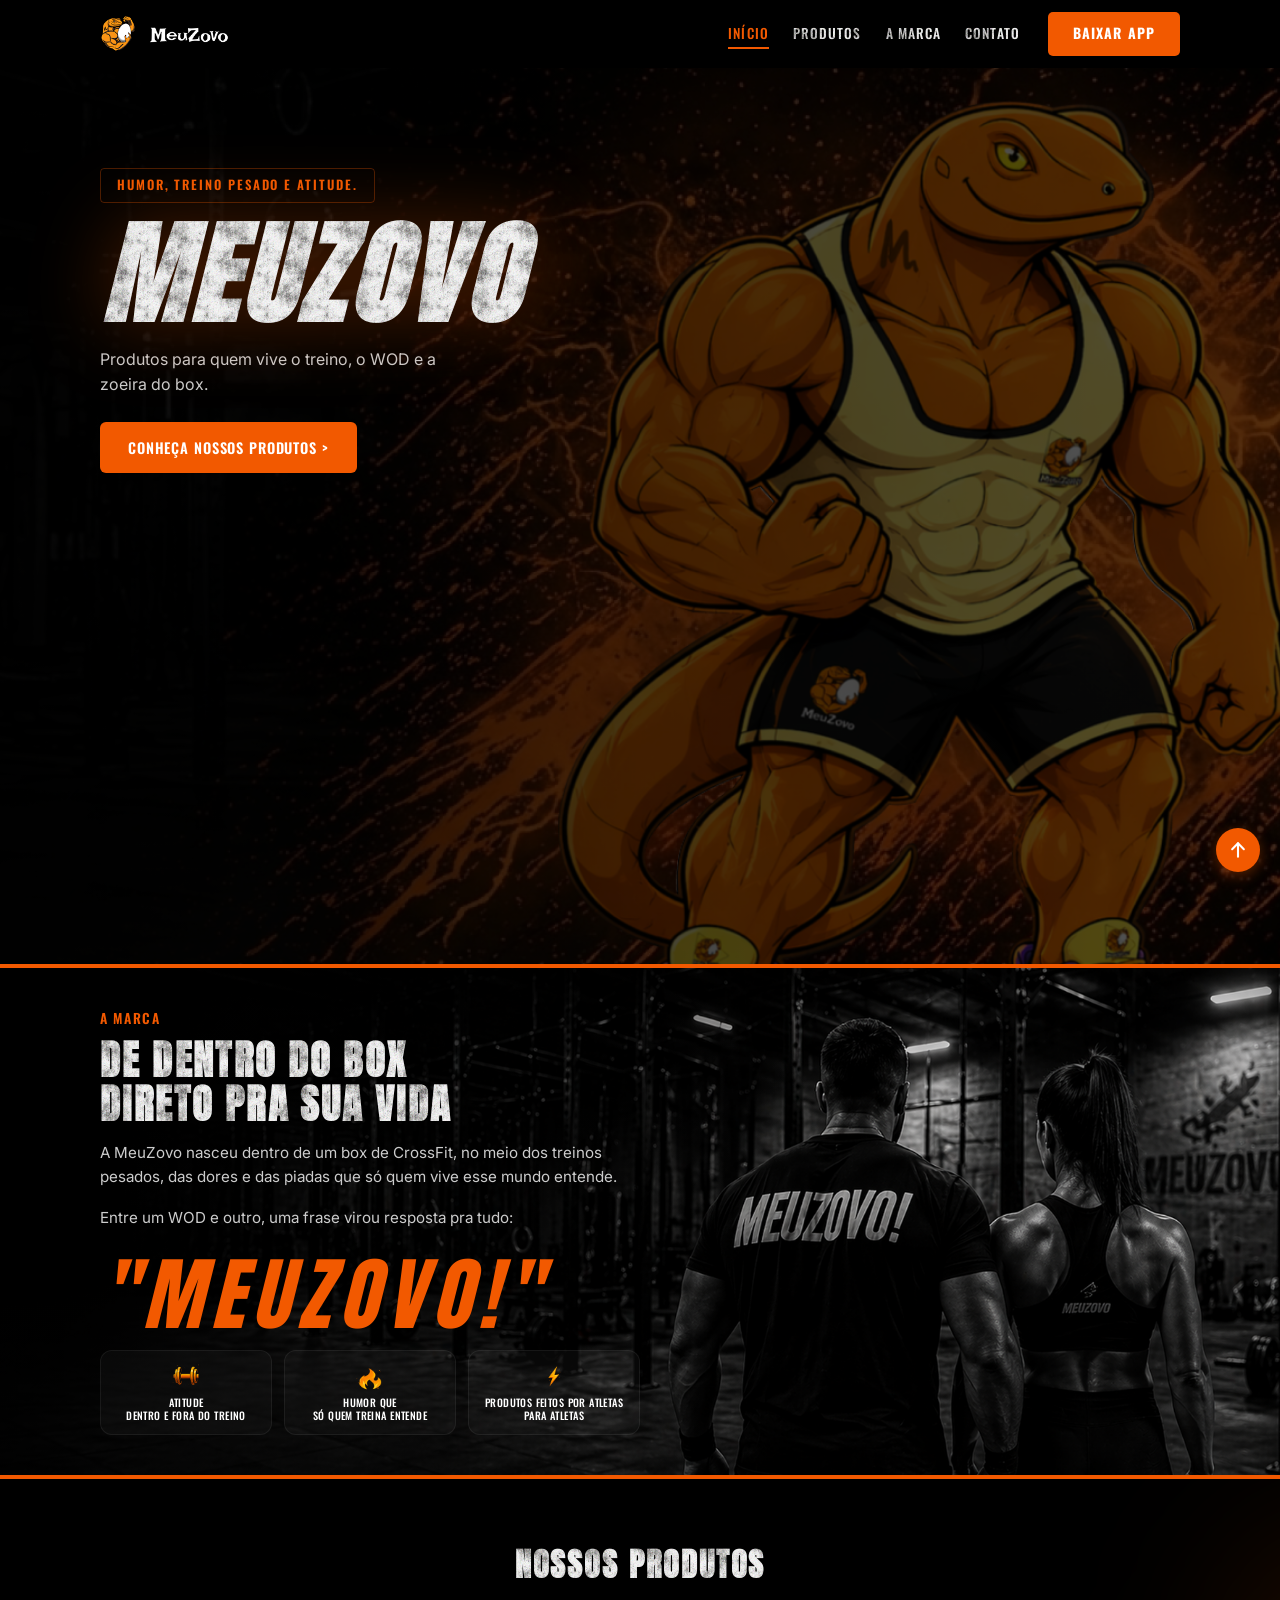
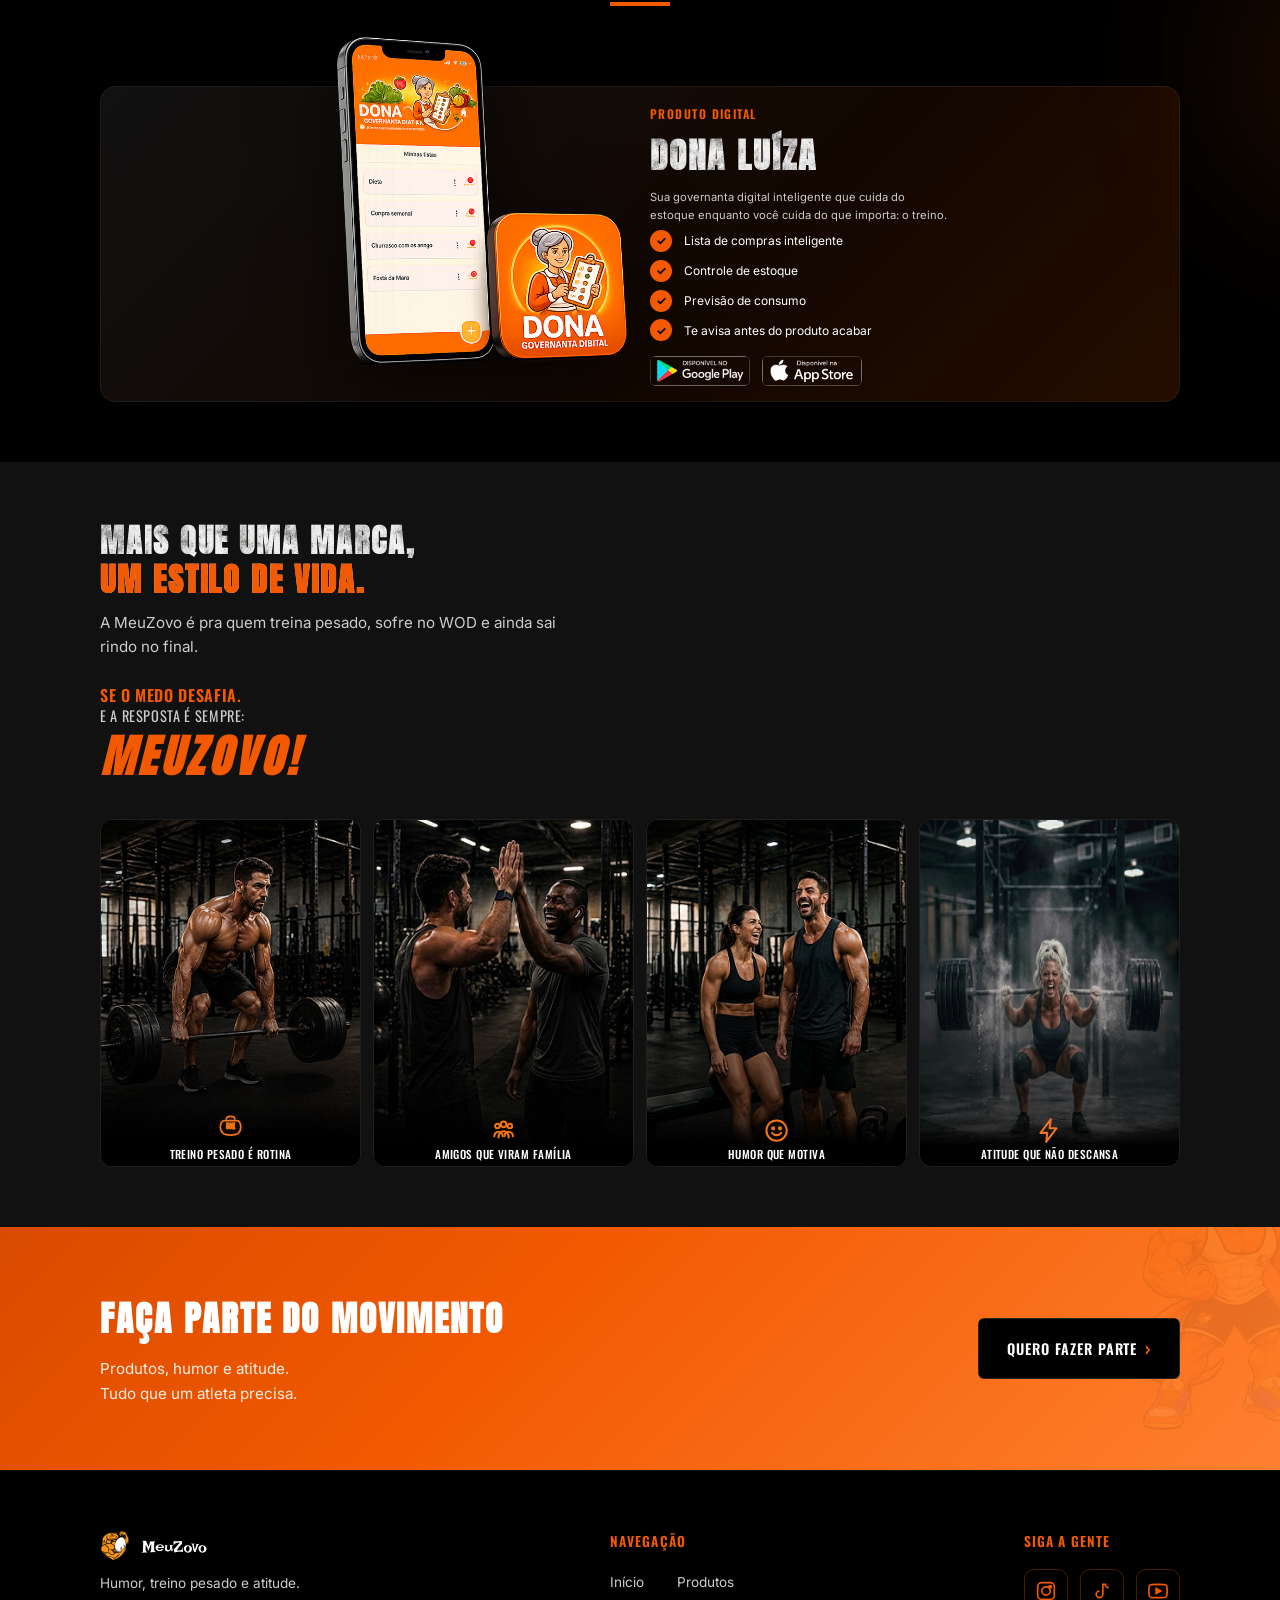
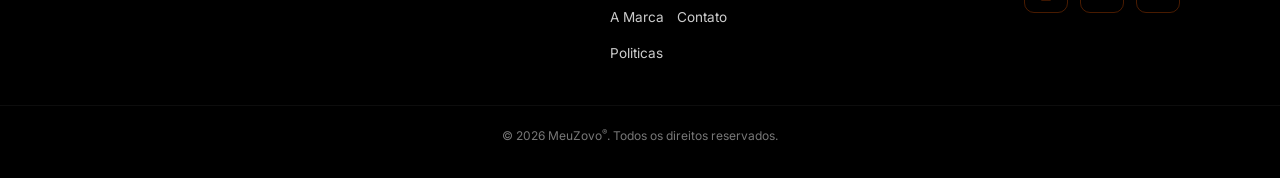
==== index.html @ da844931 "." ====
<!DOCTYPE html>
<html lang="pt-BR">

<head>
  <meta charset="UTF-8">
  <meta name="viewport" content="width=device-width, initial-scale=1.0">
  <title>MeuZovo - Humor, Treino Pesado e Atitude</title>
  <link rel="preconnect" href="https://fonts.googleapis.com">
  <link rel="preconnect" href="https://fonts.gstatic.com" crossorigin>
  <link
    href="https://fonts.googleapis.com/css2?family=Anton&family=Oswald:wght@500;600;700&family=Inter:wght@400;500;600;700&display=swap"
    rel="stylesheet">
  <link rel="stylesheet" href="style.css">
</head>

<body>

  <header>
    <div class="container header-inner">
      <a href="#" class="logo" aria-label="MeuZovo">
        <picture>
          <source media="(min-width: 1024px)" srcset="image/logo-large.png">
          <source media="(min-width: 768px)" srcset="image/logo-med.png">
          <img src="image/logo-small.png" alt="MeuZovo">
        </picture>
      </a>

      <input type="checkbox" id="menu-toggle" class="menu-toggle" aria-hidden="true">
      <label for="menu-toggle" class="hamburger" aria-label="Abrir menu">
        <span></span><span></span><span></span>
      </label>

      <div class="menu-overlay"></div>

      <nav>
        <ul>
          <li><a href="#hero" class="active">INÍCIO</a></li>
          <li><a href="#our-products">PRODUTOS</a></li>
          <li><a href="#brand">A MARCA</a></li>
          <li><a href="#join-us">CONTATO</a></li>
        </ul>
        <a href="#" class="btn-primary">BAIXAR APP</a>
      </nav>
    </div>
  </header>

  <main>
    <section id="hero" class="hero">
      <div class="hero-bg"></div>
      <div class="container hero-flex">
        <div class="hero-content">
          <span class="subtitle primary-color">HUMOR, TREINO PESADO E ATITUDE.</span>
          <h1 class="hero-title">MEUZOVO</h1>
          <p>Produtos para quem vive o treino, o WOD e a zoeira do box.</p>
          <a href="#" class="btn-orange">CONHEÇA NOSSOS PRODUTOS ></a>
        </div>
      </div>
    </section>

    <section id="brand" class="brand primary-color">
      <div class="brand-bg"></div>
      <div class="container hero-flex">
        <div class="container grid-brand">
        <div class="brand-text">
          <div class="brand-col-1">
            <span class="section-title-small">A MARCA</span>
            <h2>DE DENTRO DO BOX<br>DIRETO PRA SUA VIDA</h2>
          </div>
          <div class="brand-col-2">
            <div class="text-wrapper">
              <p>A MeuZovo nasceu dentro de um box de CrossFit, no meio dos treinos pesados, das dores e das piadas que só
                quem vive esse mundo entende.</p>
              <p>Entre um WOD e outro, uma frase virou resposta pra tudo:</p>
              <p class="quote">"MEUZOVO!"</p>
            </div>
          </div>
        </div>
        <div class="features">
          <div class="feature-item">
            <picture>
              <source media="(min-width: 1024px)" srcset="image/dumbell-large.png">
              <source media="(min-width: 768px)" srcset="image/dumbell-med.png">
              <img src="image/dumbell-small.png" alt="Atitude">
            </picture>
            <span>ATITUDE <br> DENTRO E FORA DO TREINO</span>
          </div>
          <div class="feature-item">
            <picture>
              <source media="(min-width: 1024px)" srcset="image/fire-large.png">
              <source media="(min-width: 768px)" srcset="image/fire-med.png">
              <img src="image/fire-small.png" alt="Humor">
            </picture>
            <span>HUMOR QUE <br> SÓ QUEM TREINA ENTENDE</span>
          </div>
          <div class="feature-item">
            <picture>
              <source media="(min-width: 1024px)" srcset="image/bolt-large.png">
              <source media="(min-width: 768px)" srcset="image/bolt-med.png">
              <img src="image/bolt-small.png" alt="Produtos">
            </picture>
            <span>PRODUTOS FEITOS POR ATLETAS PARA ATLETAS</span>
          </div>
        </div>
      </div>
      </div>
    </section>

    <section id="our-products" class="our-products">
      <div class="container">
        <h2>NOSSOS PRODUTOS</h2>
        <div class="digital-product">
          <div class="app-mockup">
            <picture>
              <source media="(min-width: 1024px)" srcset="image/mokup-large.png">
              <source media="(min-width: 768px)" srcset="image/mokup-med.png">
              <img src="image/mokup-small.png" alt="Mockup do App Dona Luiza">
            </picture>
          </div>
          <div class="product-info">
            <span class="info-label">PRODUTO DIGITAL</span>
            <h3>DONA LUÍZA</h3>
            <p>Sua governanta digital inteligente que cuida do estoque enquanto você cuida do que
              importa: o treino.</p>
            <ul class="check-list">
              <li><span class="check-icon">✓</span> Lista de compras inteligente</li>
              <li><span class="check-icon">✓</span> Controle de estoque </li>
              <li><span class="check-icon">✓</span> Previsão de consumo</li>
              <li><span class="check-icon">✓</span> Te avisa antes do produto acabar</li>
            </ul>
            <div class="app-buttons">
              <a href="#" aria-label="Google Play">
                <picture>
                  <source media="(min-width: 768px)" srcset="image/Google-med.png">
                  <img src="image/Google-small.png" alt="Google Play">
                </picture>
              </a>
              <a href="#" aria-label="App Store">
                <picture>
                  <source media="(min-width: 768px)" srcset="image/Apple-med.png">
                  <img src="image/Apple-small.png" alt="App Store">
                </picture>
              </a>
            </div>
          </div>
        </div>
      </div>
    </section>

    <section class="lifestyle">
      <div class="container lifestyle-flex">
        <div class="content-text">
          <h2>MAIS QUE UMA MARCA,<br><span>UM ESTILO DE VIDA.</span></h2>
          <p class="title-small">A MeuZovo é pra quem treina pesado, sofre no WOD e ainda sai rindo no final.</p>
          <div class="slogan-block">
            <p class="subtitle">SE O MEDO DESAFIA.</p>
            <p class="span-title-small">E A RESPOSTA É SEMPRE:</p>
            <p class="highlight">MEUZOVO!</p>
          </div>
        </div>
        <div class="grid-images">
          <div class="grid-item">
            <picture>
              <source media="(min-width: 1024px)" srcset="image/card-work-large.png">
              <source media="(min-width: 768px)" srcset="image/card-work-med.png">
              <img src="image/card-work-small.png" alt="Treino pesado">
            </picture>
            <div class="icon-text">
              <!-- TREINO PESADO - KETTLEBELL -->
              <!-- KETTLEBELL 50KG -->
              <svg class="icon-svg kettlebell-icon" viewBox="0 0 64 64" fill="none" xmlns="http://www.w3.org/2000/svg">

                <!-- alça -->
                <path d="M22 20
           C22 12, 42 12, 42 20" stroke="currentColor" stroke-width="4" stroke-linecap="round" />

                <!-- corpo -->
                <path d="M18 24
           C12 24, 8 30, 8 40
           C8 54, 18 58, 32 58
           C46 58, 56 54, 56 40
           C56 30, 52 24, 46 24 Z" stroke="currentColor" stroke-width="4" fill="none" stroke-linejoin="round" />

                <!-- texto -->
                <text x="32" y="43" text-anchor="middle" font-size="14" font-weight="800" fill="currentColor"
                  font-family="Anton, Bebas Neue, sans-serif">
                  50K
                </text>

              </svg>
              <span>TREINO PESADO É ROTINA</span>
            </div>
          </div>
          <div class="grid-item">
            <picture>
              <source media="(min-width: 1024px)" srcset="image/card-comunity-large.png">
              <source media="(min-width: 768px)" srcset="image/card-comunity-med.png">
              <img src="image/card-comunity-small.png" alt="Amigos">
            </picture>
            <div class="icon-text">
              <!-- COMUNIDADE -->
              <svg class="icon-svg" viewBox="0 0 24 24" fill="none" stroke="currentColor" stroke-width="1.8"
                stroke-linecap="round" stroke-linejoin="round">
                <circle cx="6.5" cy="8" r="2" />
                <circle cx="12" cy="6.5" r="2.5" />
                <!-- cabeça direita -->
                <circle cx="17.5" cy="8" r="2" />
                <path d="M3.8 17
           c0-2.2 1.7-4 3.7-4
           s3.7 1.8 3.7 4" />
                <path d="M7.5 18
           c0-3 2-5.5 4.5-5.5
           s4.5 2.5 4.5 5.5" />
                <path d="M12.8 17
           c0-2.2 1.7-4 3.7-4
           s3.7 1.8 3.7 4" />
              </svg>
              <span>AMIGOS QUE VIRAM FAMÍLIA</span>
            </div>
          </div>
          <div class="grid-item">
            <picture>
              <source media="(min-width: 1024px)" srcset="image/card-smile-large.png">
              <source media="(min-width: 768px)" srcset="image/card-smile-med.png">
              <img src="image/card-smile-small.png" alt="Smile">
            </picture>
            <div class="icon-text">
              <svg class="icon-svg" viewBox="0 0 24 24" fill="none" stroke="#FF6B00" stroke-width="2"
                stroke-linecap="round" stroke-linejoin="round">
                <circle cx="12" cy="12" r="9" />
                <path d="M8 14s1.5 2 4 2 4-2 4-2" />
                <circle cx="9" cy="10" r="1" />
                <circle cx="15" cy="10" r="1" />
              </svg>
              <span>HUMOR QUE MOTIVA</span>
            </div>
          </div>
          <div class="grid-item">
            <picture>
              <source media="(min-width: 1024px)" srcset="image/card-strong-large.png">
              <source media="(min-width: 768px)" srcset="image/card-strong-med.png">
              <img src="image/card-strong-small.png" alt="Atitude">
            </picture>
            <div class="icon-text">
              <svg class="icon-svg" viewBox="0 0 24 24" fill="none" stroke="#FF6B00" stroke-width="2"
                stroke-linecap="round" stroke-linejoin="round">
                <path d="M13 2L4 14h6l-1 8 9-12h-6l1-8z" />
              </svg>
              <span>ATITUDE QUE NÃO DESCANSA</span>
            </div>
          </div>
        </div>
      </div>
    </section>

    <section id="join-us" class="join-us">
      <div class="container join-us-flex">
        <div class="join-us-content">
          <h3>FAÇA PARTE DO MOVIMENTO</h3>
          <p>Produtos, humor e atitude.<br>Tudo que um atleta precisa.</p>
        </div>
        <a href="#" class="btn-black">QUERO FAZER PARTE <span>›</span></a>
      </div>
      <img src="image/mascote.png" class="bg-mascot" alt="Mascote MeuZovo">
    </section>
  </main>

  <footer id="footer" class="footer">
    <div class="container footer-grid">
      <div class="footer-logo-info">
        <picture>
          <source media="(min-width: 1024px)" srcset="image/logo-large.png">
          <source media="(min-width: 768px)" srcset="image/logo-med.png">
          <img src="image/logo-small.png" alt="MeuZovo">
        </picture>
        <p>Humor, treino pesado e atitude.</p>
      </div>
      <div class="footer-links">
        <h4>NAVEGAÇÃO</h4>
        <ul>
          <li><a href="#hero">Início</a></li>
          <li><a href="#our-products">Produtos</a></li>
          <li><a href="#brand">A Marca</a></li>
          <li><a href="#join-us">Contato</a></li>
          <li><a href="privacy-policy.html">Politicas</a></li>
        </ul>
      </div>
      <div class="footer-social">
        <h4>SIGA A GENTE</h4>
        <div class="social-icons">
          <a href="#" class="social-link" aria-label="Instagram">
            <svg viewBox="0 0 24 24" width="20" height="20" fill="none" stroke="#F25900" stroke-width="2">
              <rect x="2" y="2" width="20" height="20" rx="5" />
              <circle cx="12" cy="12" r="5" />
              <circle cx="17" cy="7" r="1.5" fill="#F25900" />
            </svg>
          </a>
          <a href="#" class="social-link" aria-label="TikTok">
            <svg viewBox="0 0 24 24" width="20" height="20" fill="none" stroke="#F25900" stroke-width="2">
              <path d="M9 12a4 4 0 1 0 4 4V4h3a4 4 0 0 0 4 4" />
            </svg>
          </a>
          <a href="#" class="social-link" aria-label="YouTube">
            <svg viewBox="0 0 24 24" width="20" height="20" fill="none" stroke="#F25900" stroke-width="2">
              <path
                d="M22.54 6.42a2.78 2.78 0 0 0-1.94-2C18.88 4 12 4 12 4s-6.88 0-8.6.46a2.78 2.78 0 0 0-1.94 2A29.28 29.28 0 0 0 1 12a29.28 29.28 0 0 0 .46 5.58 2.78 2.78 0 0 0 1.94 2C5.12 20 12 20 12 20s6.88 0 8.6-.46a2.78 2.78 0 0 0 1.94-2A29.28 29.28 0 0 0 23 12a29.28 29.28 0 0 0-.46-5.58z" />
              <polygon points="9.75 15.02 15.5 12 9.75 8.98" fill="#F25900" />
            </svg>
          </a>
        </div>
      </div>
    </div>
    <div class="footer-bottom">
      <div class="container">
        <p>&copy; 2026 MeuZovo<span class="reg">&reg;</span>. Todos os direitos reservados.</p>
      </div>
    </div>
  </footer>

  <a href="#" class="back-to-top" aria-label="Voltar ao topo">
    <svg viewBox="0 0 24 24" fill="none" stroke="currentColor" stroke-width="2.5" stroke-linecap="round" stroke-linejoin="round">
      <path d="M12 20V4"/>
      <path d="M5 11l7-7 7 7"/>
    </svg>
  </a>
</body>

</html>
---- style.css ----
html {
  scroll-behavior: smooth;
}

:root {
  --orange: #F25900;
  --orange-hover: #d04e00;
  --black: #000000;
  --black-soft: #111111;
  --white: #FFFFFF;
  --gray: #CCCCCC;
  --gray-dark: #777777;

  --font-display: 'Anton', sans-serif;
  --font-heading: 'Oswald', sans-serif;
  --font-body: 'Inter', sans-serif;

  --radius: 12px;
  --gutter: 20px;
}

* {
  margin: 0;
  padding: 0;
  box-sizing: border-box;
}

body {
  background: var(--black);
  color: var(--white);
  font-family: var(--font-body);
  font-size: 16px;
  line-height: 1.6;
  -webkit-font-smoothing: antialiased;
}

img {
  max-width: 100%;
  height: auto;
  display: block;
}

a {
  text-decoration: none;
  color: inherit;
  transition: color 0.25s, background 0.25s, transform 0.25s;
}

ul {
  list-style: none;
}

.container {
  max-width: 1120px;
  margin: 0 auto;
  padding: 0 var(--gutter);
}

h1,
h2,
h3,
h4 {
  text-transform: uppercase;
  letter-spacing: 0.06em;
}

.primary-color {
  color: var(--orange);
}

.section-title-small {
  color: var(--orange);
  font-family: var(--font-heading);
  font-weight: 600;
  font-size: 0.85rem;
  letter-spacing: 0.12em;
  margin-bottom: 0.5rem;
  display: block;
}

/* ---------- BUTTONS ---------- */
.btn-primary {
  background: var(--orange);
  color: var(--white);
  padding: 10px 25px;
  border-radius: 5px;
  font-weight: bold;
  font-size: 14px;
  display: inline-block;
  text-align: center;
}

.btn-primary:hover {
  background: var(--orange-hover);
}

.btn-orange {
  display: inline-flex;
  align-items: center;
  background: var(--orange);
  color: var(--white);
  padding: 14px 28px;
  border-radius: 6px;
  font-family: var(--font-heading);
  font-weight: 600;
  font-size: 0.9rem;
  letter-spacing: 0.06em;
  border: none;
  cursor: pointer;
  text-transform: uppercase;
}

.btn-orange:hover {
  background: var(--orange-hover);
}

.btn-black {
  background: var(--black);
  color: var(--white);
  padding: 14px 28px;
  border-radius: 6px;
  font-family: var(--font-heading);
  font-weight: 600;
  font-size: 0.9rem;
  letter-spacing: 0.06em;
  border: 1px solid rgba(255, 255, 255, 0.15);
  display: inline-flex;
  align-items: center;
  gap: 8px;
  text-transform: uppercase;
}

.btn-black:hover {
  background: #222;
}

.btn-black span {
  color: var(--orange);
  font-size: 1.2rem;
}

/* ---------- HEADER ---------- */
header {
  width: 100%;
  background: rgba(0, 0, 0, 0.92);
}

.header-inner {
  display: flex;
  align-items: center;
  justify-content: space-between;
  max-width: 1120px;
  margin: 0 auto;
  padding: 12px var(--gutter);
}

header .logo img {
  width: 60%;
  border-radius: 8px;
}

/* Hamburger */
.menu-toggle {
  display: none;
}

.hamburger {
  display: flex;
  flex-direction: column;
  gap: 5px;
  cursor: pointer;
  padding: 6px;
  z-index: 1001;
}

.hamburger span {
  display: block;
  width: 1.5rem;
  height: 0.14rem;
  background: var(--white);
  border-radius: 2px;
  transition: transform 0.3s, opacity 0.3s;
}

.menu-toggle:checked+.hamburger span:nth-child(1) {
  transform: translateY(8px) rotate(45deg);
}

.menu-toggle:checked+.hamburger span:nth-child(2) {
  opacity: 0;
}

.menu-toggle:checked+.hamburger span:nth-child(3) {
  transform: translateY(-8px) rotate(-45deg);
}

.menu-overlay {
  position: fixed;
  inset: 0;
  background: rgba(0, 0, 0, 0.5);
  z-index: 998;
  opacity: 0;
  pointer-events: none;
  transition: opacity 0.35s;
}

.menu-toggle:checked~.menu-overlay {
  opacity: 1;
  pointer-events: auto;
}

header nav {
  position: fixed;
  top: 0;
  right: -100%;
  width: 280px;
  height: 100vh;
  background: var(--black-soft);
  border-left: 1px solid rgba(255, 255, 255, 0.08);
  padding: 100px 32px 32px;
  display: flex;
  flex-direction: column;
  gap: 32px;
  transition: right 0.35s cubic-bezier(0.4, 0, 0.2, 1);
  z-index: 999;
}

.menu-toggle:checked~nav {
  right: 0;
}

header nav ul {
  display: flex;
  flex-direction: column;
  gap: 20px;
}

header nav a {
  font-family: var(--font-heading);
  font-size: 1.1rem;
  font-weight: 500;
  color: transparent;
  text-transform: uppercase;
  letter-spacing: 0.08em;
  padding-bottom: 4px;
  border-bottom: 2px solid transparent;
  background:
    url("data:image/svg+xml,%3Csvg viewBox='0 0 200 50' xmlns='http://www.w3.org/2000/svg'%3E%3Cfilter id='n'%3E%3CfeTurbulence type='fractalNoise' baseFrequency='0.75' numOctaves='4' stitchTiles='stitch'/%3E%3C/filter%3E%3Crect width='200' height='50' filter='url(%23n)' opacity='0.35'/%3E%3C/svg%3E") repeat,
    url('image/grunge.png') repeat;
  background-size: 200px 50px, 120px;
  -webkit-background-clip: text;
  background-clip: text;
}

header nav a:hover,
header nav a.active {
  color: transparent;
  border-bottom-color: var(--orange);
  background: var(--orange);
  -webkit-background-clip: text;
  background-clip: text;
}

/* ---------- HERO ---------- */
.hero {
  min-height: 100vh;
  display: flex;
  align-items: center;
  padding: 100px 0 60px;
  position: relative;
  overflow: hidden;
  background: var(--black);
  border-bottom: 4px solid var(--orange);
}

.hero-bg {
  position: absolute;
  inset: 0;
  z-index: 0;
  background:
    linear-gradient(90deg, rgba(0, 0, 0, 0.92) 0%, rgba(0, 0, 0, 0.4) 50%, rgba(0, 0, 0, 0.2) 100%),
    url('image/bg-hero-small.png');
  background-size: cover;
  background-position: 70% 40%;
}

.hero-bg::after {
  content: '';
  position: absolute;
  inset: 0;
  background: rgba(0, 0, 0, 0.65);
  pointer-events: none;
}

.hero-flex {
  display: flex;
  flex-direction: column;
  gap: 40px;
  align-items: center;
  text-align: center;
  position: relative;
  z-index: 1;
}

.hero-content {
  flex: 1;
}

.hero .subtitle {
  color: var(--orange);
  font-family: var(--font-heading);
  font-weight: 600;
  font-size: 0.8rem;
  letter-spacing: 0.15em;
  display: inline-block;
  padding: 6px 16px;
  border: 1px solid rgba(242, 89, 0, 0.3);
  border-radius: 4px;
  margin-bottom: 1rem;
}

.hero h1 {
  font-family: var(--font-display);
  font-size: clamp(4rem, 15vw, 8rem);
  color: transparent;
  font-style: italic;
  line-height: 1;
  letter-spacing: 0.04em;
  position: relative;
  padding-left: 0;
  transform: none;
  margin-top: 0;
  margin-bottom: 1rem;
  background:
    url("data:image/svg+xml,%3Csvg viewBox='0 0 200 50' xmlns='http://www.w3.org/2000/svg'%3E%3Cfilter id='n'%3E%3CfeTurbulence type='fractalNoise' baseFrequency='0.75' numOctaves='4' stitchTiles='stitch'/%3E%3C/filter%3E%3Crect width='200' height='50' filter='url(%23n)' opacity='0.35'/%3E%3C/svg%3E") repeat,
    url('image/grunge.png') repeat;
  background-size: 200px 50px, 120px;
  -webkit-background-clip: text;
  background-clip: text;
  filter: drop-shadow(0 0 40px rgba(242, 89, 0, 0.35));
}

.hero p {
  color: var(--gray);
  font-size: 1rem;
  margin-bottom: 1.5rem;
  max-width: 340px;
  margin-left: auto;
  margin-right: auto;
}

.hero-image {
  display: flex;
  justify-content: center;
  position: static;
  width: auto;
  z-index: auto;
}

.hero-image img {
  width: 220px;
  height: auto;
  opacity: 0.6;
  filter: drop-shadow(0 0 40px rgba(242, 89, 0, 0.15));
  position: static;
  top: auto;
}

#hero {
  border-bottom: 4px solid var(--orange);
}

/* ---------- BRAND ---------- */
.brand {
  position: relative;
  padding: 80px 0;
  overflow: hidden;
  max-height: none;
  display: block;
  border-bottom: 4px solid var(--orange);
}

#brand .container.hero-flex {
  position: relative;
  z-index: 2;
}

.brand-bg {
  position: absolute;
  inset: 0;
  z-index: 0;
  background: url('image/bg-brand-small.png');
  background-size: cover;
  background-position: 70% 30%;
}

#brand {
  border-bottom: 4px solid var(--orange);
}

.brand::before {
  display: none;
}

.brand::after {
  content: '';
  position: absolute;
  inset: 0;
  z-index: 1;
  background: rgba(0, 0, 0, 0.8);
  backdrop-filter: blur(6px);
  -webkit-backdrop-filter: blur(6px);
  pointer-events: none;
}

.grid-brand {
  display: flex;
  flex-direction: column;
  padding: 0;
  gap: 40px;
  position: relative;
  z-index: 2;
}

.brand-col-1 h2 {
  font-family: var(--font-display);
  font-size: 1.9rem;
  line-height: 1.1;
  margin-bottom: 32px;
  color: var(--white);
}

.brand-text {
  display: flex;
  flex-direction: column;
  gap: 24px;
}

.features {
  display: flex;
  flex-direction: column;
  gap: 16px;
}

.feature-item {
  display: flex;
  flex-direction: row;
  align-items: center;
  gap: 10px;
  background: rgba(255, 255, 255, 0.03);
  border: 1px solid rgba(255, 255, 255, 0.06);
  border-radius: var(--radius);
  padding: 12px 14px;
  max-width: none;
  text-align: left;
  justify-content: center;
}

.feature-item img {
  width: 28px;
  height: auto;
  flex-shrink: 0;
}

.feature-item span {
  font-family: var(--font-heading);
  font-weight: 500;
  font-size: 0.65rem;
  text-transform: uppercase;
  letter-spacing: 0.04em;
  color: var(--white);
  line-height: 1.2;
}

.brand-col-2 {
  padding-top: 0;
}

.brand-col-2 p {
  font-size: 0.95rem;
  color: var(--gray);
  margin-bottom: 1rem;
  line-height: 1.6;
}

.brand-col-2 .quote {
  font-family: var(--font-display);
  font-size: 3rem;
  color: var(--orange);
  font-style: italic;
  margin-top: 1.5rem;
  line-height: 1;
  letter-spacing: 0.1em;
}

.brand-image {
  display: none;
}

/* ---------- PRODUCTS ---------- */
.our-products {
  padding: 60px 0;
  background: var(--black);
  overflow-x: hidden;
}

.our-products h2 {
  font-family: var(--font-display);
  font-size: 2rem;
  text-align: center;
  margin-bottom: 1.5rem;
}

.our-products h2::after {
  content: '';
  display: block;
  width: 60px;
  height: 4px;
  background: var(--orange);
  margin: 0.75rem auto 0;
}

.digital-product {
  background: linear-gradient(135deg, var(--black-soft) 0%, rgba(242, 89, 0, 0.08) 60%, rgba(242, 89, 0, 0.15) 100%);
  border: 1px solid rgba(255, 255, 255, 0.06);
  border-radius: 16px;
  padding: 32px 24px;
  margin-top: 80px;
  display: flex;
  flex-direction: column;
  align-items: center;
  gap: 32px;
  position: relative;
}

.app-mockup {
  min-width: 320px;
  z-index: 2;
  margin-top: -90px;
}

.digital-product::after {
  content: '';
  position: absolute;
  top: -50%;
  right: -30%;
  width: 280px;
  height: 280px;
  background: rgba(242, 89, 0, 0.12);
  border-radius: 50%;
  filter: blur(80px);
  pointer-events: none;
}

.app-mockup img {
  width: 100%;
  left: auto;
  top: auto;
  display: block;
  position: relative;
  border-radius: 20px;
  filter: drop-shadow(0 20px 40px rgba(0, 0, 0, 0.6));
}

.app-mockup img:hover {
  transform: scale(1.05) rotate(-1deg);
}

.product-info {
  text-align: center;
  z-index: 2;
  max-width: 300px;
}

.product-info .info-label {
  color: var(--orange);
  font-family: var(--font-heading);
  font-weight: 600;
  font-size: 0.75rem;
  letter-spacing: 0.12em;
  margin-bottom: 0.5rem;
  display: inline-block;
}

.product-info h3 {
  font-family: var(--font-display);
  font-size: 2.2rem;
  color: var(--white);
  margin-bottom: 0.75rem;
}

.product-info p {
  color: var(--gray);
  font-size: 0.8rem;
  line-height: 1.6;
  margin-bottom: 1.5rem;
  max-width: 400px;
  margin-left: auto;
  margin-right: auto;
  width: auto;
}

.check-list {
  margin-bottom: 28px;
  display: flex;
  flex-direction: column;
  gap: 12px;
  text-align: left;
  max-width: 320px;
  margin-left: auto;
  margin-right: auto;
}

.check-list li {
  display: flex;
  align-items: center;
  gap: 12px;
  font-size: 0.9rem;
  color: var(--white);
}

.check-list .check-icon {
  background: var(--orange);
  color: var(--black);
  font-weight: bold;
  width: 22px;
  height: 22px;
  border-radius: 50%;
  display: flex;
  align-items: center;
  justify-content: center;
  font-size: 12px;
  flex-shrink: 0;
  margin-right: 0;
}

.app-buttons {
  display: flex;
  width: stretch;
  gap: 12px;
  flex-direction: row;
}

.app-buttons img {
  border-radius: 6px;
  transition: transform 0.25s;
}

.app-buttons a:hover img {
  transform: scale(1.06);
}

/* ---------- LIFESTYLE ---------- */
.lifestyle {
  padding: 60px 0;
  background: var(--black-soft);
}

.lifestyle-flex {
  display: flex;
  flex-direction: column;
  gap: 40px;
}

.lifestyle .content-text {
  display: flex;
  flex-direction: column;
  justify-content: center;
}

.lifestyle h2 {
  font-family: var(--font-display);
  font-size: 2rem;
  line-height: 1.2;
  margin-bottom: 0.75rem;
}

.lifestyle h2 span {
  color: var(--orange);
}

.brand-col-1 h2,
.our-products h2,
.lifestyle h2,
.product-info h3 {
  color: transparent;
  background:
    url("data:image/svg+xml,%3Csvg viewBox='0 0 200 50' xmlns='http://www.w3.org/2000/svg'%3E%3Cfilter id='n'%3E%3CfeTurbulence type='fractalNoise' baseFrequency='0.75' numOctaves='4' stitchTiles='stitch'/%3E%3C/filter%3E%3Crect width='200' height='50' filter='url(%23n)' opacity='0.35'/%3E%3C/svg%3E") repeat,
    url('image/grunge.png') repeat;
  background-size: 200px 50px, 120px;
  -webkit-background-clip: text;
  background-clip: text;
}

.lifestyle .title-small {
  font-size: 0.95rem;
  font-weight: 400;
  color: var(--gray);
  line-height: 1.6;
  margin-bottom: 1.5rem;
  max-width: 480px;
}

.slogan-block {
  font-family: var(--font-heading);
  font-weight: 600;
  font-size: 1rem;
  text-transform: uppercase;
  letter-spacing: 0.04em;
  line-height: 1.4;
}

.lifestyle p.subtitle {
  color: var(--orange);
  font-weight: 600;
  font-size: 1rem;
  margin-top: 0;
}

.lifestyle .span-title-small {
  color: var(--gray);
  font-weight: 400;
  font-size: 0.9rem;
}

.lifestyle p.highlight {
  font-family: var(--font-display);
  font-size: 2.8rem;
  color: var(--orange);
  font-style: italic;
  letter-spacing: 0.1em;
  margin-top: 0.5rem;
  line-height: 1;
}

.grid-images {
  display: grid;
  grid-template-columns: repeat(2, 1fr);
  gap: 12px;
}

.grid-item {
  position: relative;
  overflow: hidden;
  border-radius: var(--radius);
  aspect-ratio: 3 / 4;
  border: 1px solid rgba(255, 255, 255, 0.06);
}

.grid-item>picture img {
  width: 100%;
  height: 100%;
  object-fit: cover;
  display: block;
  transition: transform 0.4s;
}

.grid-item:hover img {
  transform: scale(1.08);
}

.grid-item::after {
  content: '';
  position: absolute;
  inset: 0;
  background: linear-gradient(to top, rgba(0, 0, 0, 0.8) 0%, rgba(0, 0, 0, 0.15) 50%, transparent 70%);
  pointer-events: none;
}

.icon-text {
  position: absolute;
  bottom: 0;
  left: 0;
  right: 0;
  padding: 0 16px 5px;
  display: flex;
  flex-direction: column;
  align-items: center;
  gap: 3px;
  z-index: 1;
  background: linear-gradient(to top, rgba(0, 0, 0, 0.95) 0%, rgba(0, 0, 0, 1.6) 40%, transparent 100%);
}

.icon-text .icon-svg {
  width: 1.7rem;
  color: #ff7a1a;
  fill: none;
  stroke: currentColor;
  stroke-width: 1.8;
  opacity: .95;
  shape-rendering: geometricPrecision;
  vector-effect: non-scaling-stroke;
  flex-shrink: 0;
}

.kettlebell-icon {
  width: 42px;
  height: 42px;
  color: #ff7a1a;
  filter: drop-shadow(0 0 2px rgba(255, 122, 26, .15));
  shape-rendering: geometricPrecision;
  vector-effect: non-scaling-stroke;
  opacity: .95;
}

.icon-text span:last-child {
  font-family: var(--font-heading);
  font-weight: 500;
  font-size: 0.7rem;
  text-transform: uppercase;
  text-align: center;
  letter-spacing: 0.04em;
  color: var(--white);
  line-height: 1.2;
}

/* ---------- CTA ---------- */
.join-us {
  position: relative;
  background: linear-gradient(135deg, #d94b00 0%, var(--orange) 40%, #ff8030 100%);
  padding: 64px 0;
  overflow: hidden;
}

.join-us-flex {
  display: flex;
  flex-direction: column;
  gap: 24px;
  align-items: flex-start;
  position: relative;
  z-index: 2;
}

.join-us .container.join-us-flex {
  display: flex;
}

.join-us-content {
  max-width: 500px;
}

.join-us-content h3 {
  font-family: var(--font-display);
  font-size: 1.8rem;
  color: var(--white);
  margin-bottom: 10px;
  transform: none;
}

.join-us-content p {
  color: rgba(255, 255, 255, 0.9);
  font-size: 0.95rem;
  line-height: 1.6;
}

.bg-mascot {
  position: absolute;
  right: -40px;
  bottom: 40px;
  max-height: 260px;
  opacity: 0.12;
  pointer-events: none;
  z-index: 1;
}

/* ---------- FOOTER ---------- */
footer {
  background: var(--black);
  padding: 60px 0 32px;
  border-top: 1px solid rgba(255, 255, 255, 0.06);
}

.footer-grid {
  display: flex;
  flex-direction: column;
  gap: 36px;
  padding-bottom: 40px;
}

footer .container.footer-grid {
  max-width: 1120px;
}

.footer-logo-info img {
  width: 50%;
  border-radius: 8px;
  margin-bottom: 12px;
}

.footer-logo-info p {
  color: var(--gray);
  font-size: 0.85rem;
  position: static;
  top: auto;
  left: auto;
}

.footer-links h4,
.footer-social h4 {
  font-family: var(--font-heading);
  font-weight: 600;
  font-size: 0.85rem;
  color: var(--orange);
  letter-spacing: 0.08em;
  margin-bottom: 16px;
}

.footer-links ul {
  display: grid;
  grid-template-columns: 1fr 1fr;
  gap: 10px;
  max-width: 260px;
}

.footer-links li {
  margin-bottom: 0;
}

.footer-links a {
  color: var(--gray);
  font-size: 0.85rem;
}

.footer-links a:hover {
  color: var(--orange);
}

.social-icons {
  display: flex;
  gap: 12px;
}

.social-icons img {
  height: 20px;
}

.social-link {
  display: flex;
  align-items: center;
  justify-content: center;
  width: 44px;
  height: 44px;
  border: 1px solid rgba(242, 89, 0, 0.3);
  border-radius: 10px;
  transition: background 0.25s, border-color 0.25s;
}

.social-link:hover {
  background: rgba(242, 89, 0, 0.1);
  border-color: var(--orange);
}

.footer-bottom {
  border-top: 1px solid rgba(255, 255, 255, 0.05);
}

.footer-bottom>.container {
  display: flex;
  justify-content: center;
}

.footer-bottom p {
  margin-top: 20px;
  font-size: 0.75rem;
  color: var(--gray-dark);
  text-align: center;
}

.reg {
  font-size: 8px;
  vertical-align: super;
}

/* ===========================================
   TABLET (768px+)
   =========================================== */
@media (min-width: 768px) {

  .hamburger {
    display: none;
  }

  header nav {
    position: static;
    width: auto;
    height: auto;
    background: none;
    border: none;
    padding: 0;
    flex-direction: row;
    align-items: center;
    gap: 28px;
    transition: none;
  }

  header nav ul {
    flex-direction: row;
    gap: 24px;
  }

  header nav a {
    font-size: 0.85rem;
  }

  .hero {
    display: block;
  }

  .hero h1 {
    font-size: clamp(4rem, 12vw, 7rem);
    width: 110%;
  }

  .hero-flex {
    flex-direction: row;
    align-items: flex-start;
    text-align: left;
    gap: 20px;
  }

  .hero-content {
    flex: 0 1 auto;
    align-self: flex-start;
  }

  .hero p {
    margin-left: 0;
    margin-right: 0;
  }

  .hero-image img {
    width: 300px;
    opacity: 0.7;
  }

  .hero-bg {
    background:
      linear-gradient(90deg, rgba(0, 0, 0, 0.85) 0%, rgba(0, 0, 0, 0.3) 50%, rgba(0, 0, 0, 0.1) 100%),
      url('image/bg-hero-med.png');
    background-size: cover;
    background-position: 70% 40%;
  }

  .brand-bg {
    background: url('image/bg-brand-med.png');
    background-size: cover;
    background-position: 70% 30%;
  }

  .brand {
    max-height: 600px;
    padding: 40px 0;
  }

  .brand::after {
    background: linear-gradient(90deg, rgba(0, 0, 0, 0.8) 0%, rgba(0, 0, 0, 0.4) 40%, rgba(0, 0, 0, 0) 65%);
    backdrop-filter: none;
    -webkit-backdrop-filter: none;
  }

  .grid-brand {
    max-width: 50%;
    margin: 0;

    gap: 0;
    z-index: 2;
  }

  .brand-text {
    gap: 0;
  }

  .brand-col-1 {
    flex: 1.5;
  }

  .brand-col-1 h2 {
    font-size: 1.5rem;
    line-height: 1.1;
    margin-bottom: 15px;
  }

  .brand-col-2 {
    flex: 1;
  }

  .features {
    flex-direction: row;
    gap: 12px;
  }

  .feature-item {
    flex-direction: column;
    align-items: center;
    text-align: center;
    gap: 6px;
    padding: 12px 10px;
    flex: 1;
    font-size: 0.6rem;
    letter-spacing: 0.04em;
  }

  .feature-item span {
    line-height: 1.2;
  }

  .brand-col-2 .quote {
    font-size: 2rem;
  }

  .digital-product {
    flex-direction: row;
    align-items: flex-end;
    justify-content: center;
    text-align: left;
    max-height: 316px;
    padding: 15px;
    gap: 0;
  }

  .app-mockup {
    max-width: max-content;
    width: 35%;
    margin-top: -120px;
  }

  .app-mockup img {
    min-width: 114%;
    left: -30px;
  }

  .product-info {
    text-align: left;
  }

  .product-info .info-label {
    margin: 0 0 0.3rem;
    font-size: 0.75rem;
  }

  .product-info h3 {
    font-size: 2rem;
    margin-bottom: 0.3rem;
  }

  .product-info p {
    margin-left: 0;
    margin-right: 0;
    margin-bottom: 0.3rem;
    font-size: 0.7rem;
  }

  .check-list {
    margin-left: 0;
    margin-right: 0;
    margin-bottom: 10px;
    gap: 3px;
  }

  .check-list li {
    font-size: 0.75rem;
    margin-bottom: 0.3rem;
  }

  .app-buttons {
    justify-content: flex-start;
    gap: 10px;
  }

  .app-buttons img {
    max-width: 100px;
  }

  .app-buttons {
    justify-content: flex-start;
    gap: 12px;
  }

  .app-buttons img {
    width: 100px;
    height: 30px;
  }

  .grid-images {
    grid-template-columns: repeat(4, 1fr);
  }

  .join-us-flex {
    flex-direction: row;
    align-items: center;
    justify-content: space-between;
  }

  .join-us .container.join-us-flex {
    display: flex;
  }

  .bg-mascot {
    opacity: 0.08;
  }

  .footer-grid {
    flex-direction: row;
    justify-content: space-between;
  }

  footer .container.footer-grid {
    display: flex;
  }

  .footer-logo-info {
    max-width: 220px;
  }

}

/* ===========================================
   DESKTOP (1024px+)
   =========================================== */
@media (min-width: 1024px) {

  .hero-bg {
    background:
      linear-gradient(90deg, rgba(0, 0, 0, 0.8) 0%, rgba(0, 0, 0, 0.2) 50%, rgba(0, 0, 0, 0.05) 100%),
      url('image/bg-hero-large.png');
    background-size: cover;
    background-position: 70% 40%;
  }

  .hero-image img {
    width: 380px;
  }

  .brand-bg {
    background: url('image/bg-brand-large.png');
    background-size: cover;
    background-position: 70% 30%;
  }

  .brand-col-1 h2 {
    font-size: 2.5rem;
  }

  .brand-col-2 .quote {
    font-size: 5rem;
  }

  .app-mockup {
    max-width: 200px;
  }

  .product-info {
    margin-top: 24px;
  }

  .product-info h3 {
    font-size: 2.2rem;
  }

  .join-us-content h3 {
    font-size: 2.2rem;
  }

}

/* ---------- BACK TO TOP ---------- */
.back-to-top {
  position: fixed;
  bottom: 28px;
  right: 20px;
  width: 44px;
  height: 44px;
  background: var(--orange);
  color: var(--white);
  border-radius: 50%;
  display: flex;
  align-items: center;
  justify-content: center;
  z-index: 999;
  box-shadow: 0 4px 14px rgba(242, 89, 0, 0.35);
  transition: background 0.25s, transform 0.25s, box-shadow 0.25s;
}

.back-to-top:hover {
  background: var(--orange-hover);
  transform: translateY(-3px);
  box-shadow: 0 6px 20px rgba(242, 89, 0, 0.5);
}

.back-to-top svg {
  width: 20px;
  height: 20px;
}

/* ---------- ANIMATIONS ---------- */
@keyframes fadeInUp {
  from {
    opacity: 0;
    transform: translateY(24px);
  }

  to {
    opacity: 1;
    transform: translateY(0);
  }
}

.hero-content {
  animation: fadeInUp 0.7s ease-out;
}

.hero-image {
  animation: fadeInUp 0.7s ease-out 0.2s both;
}
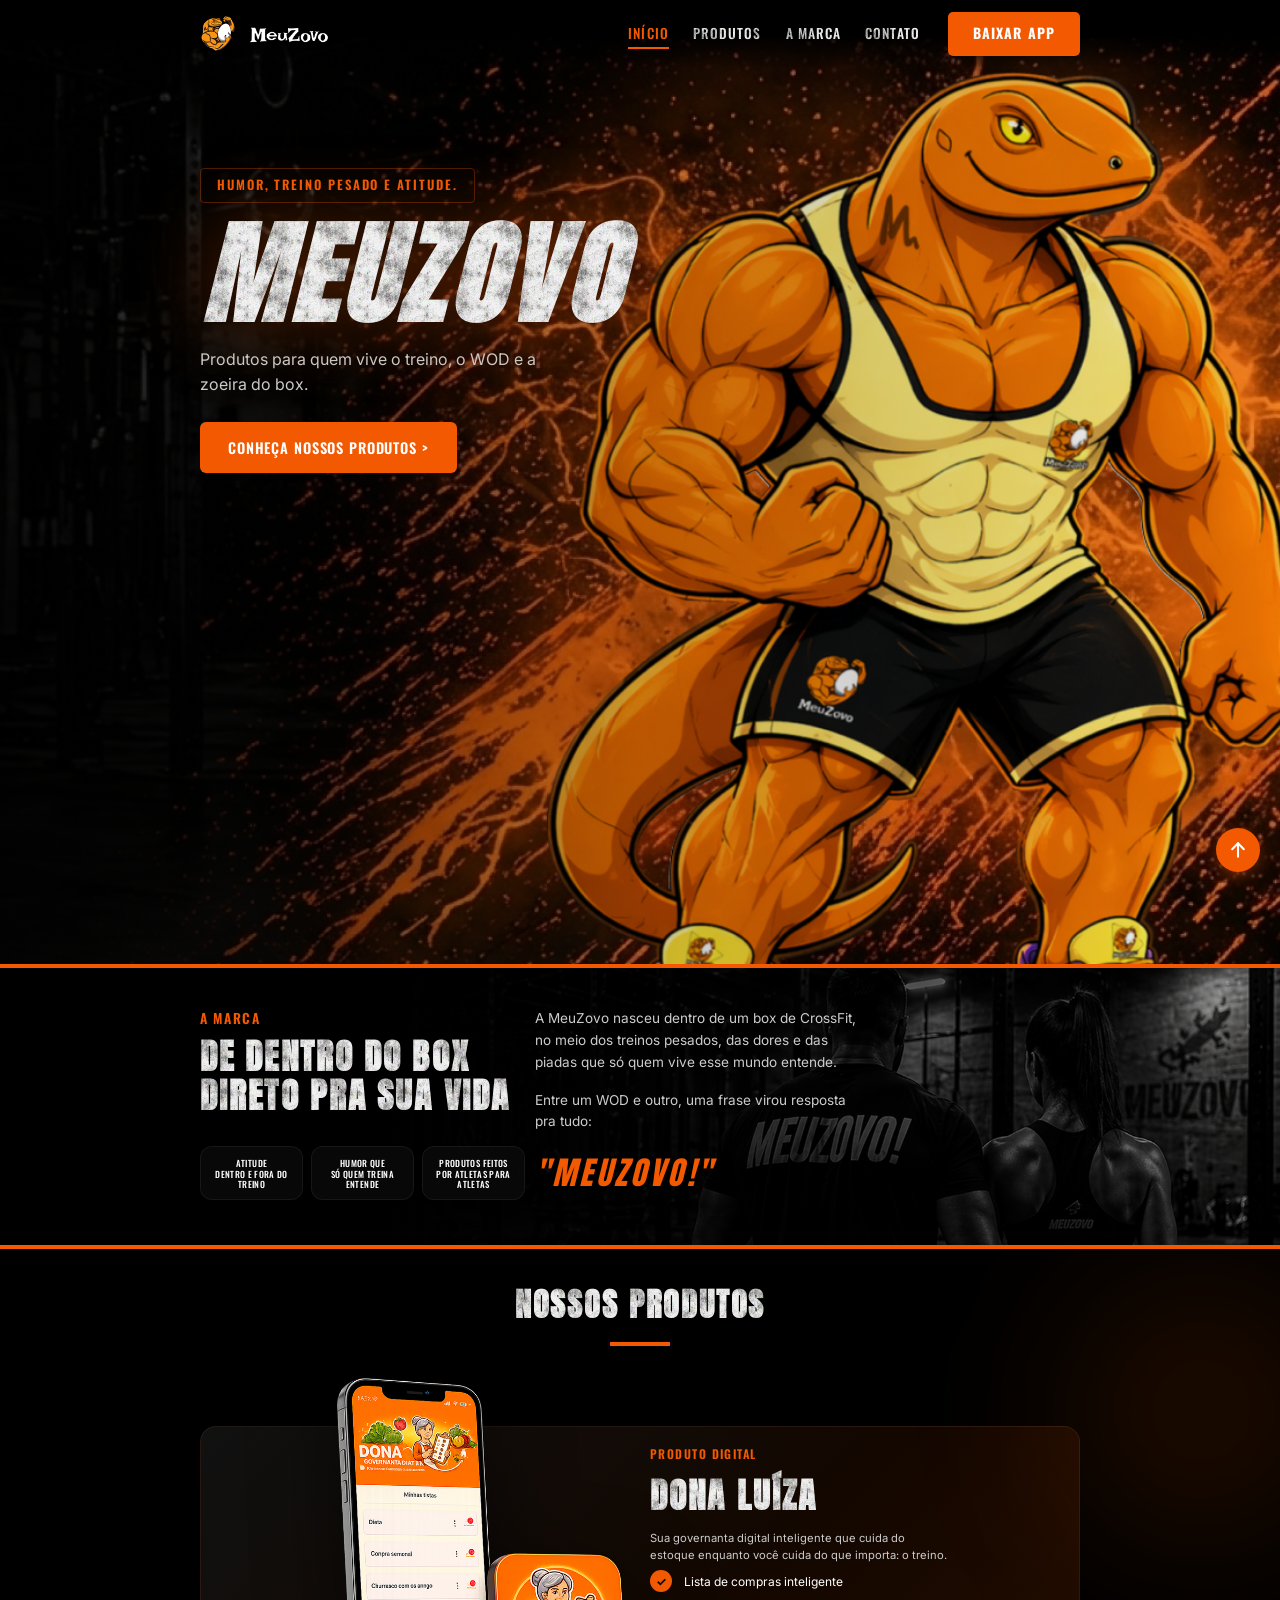
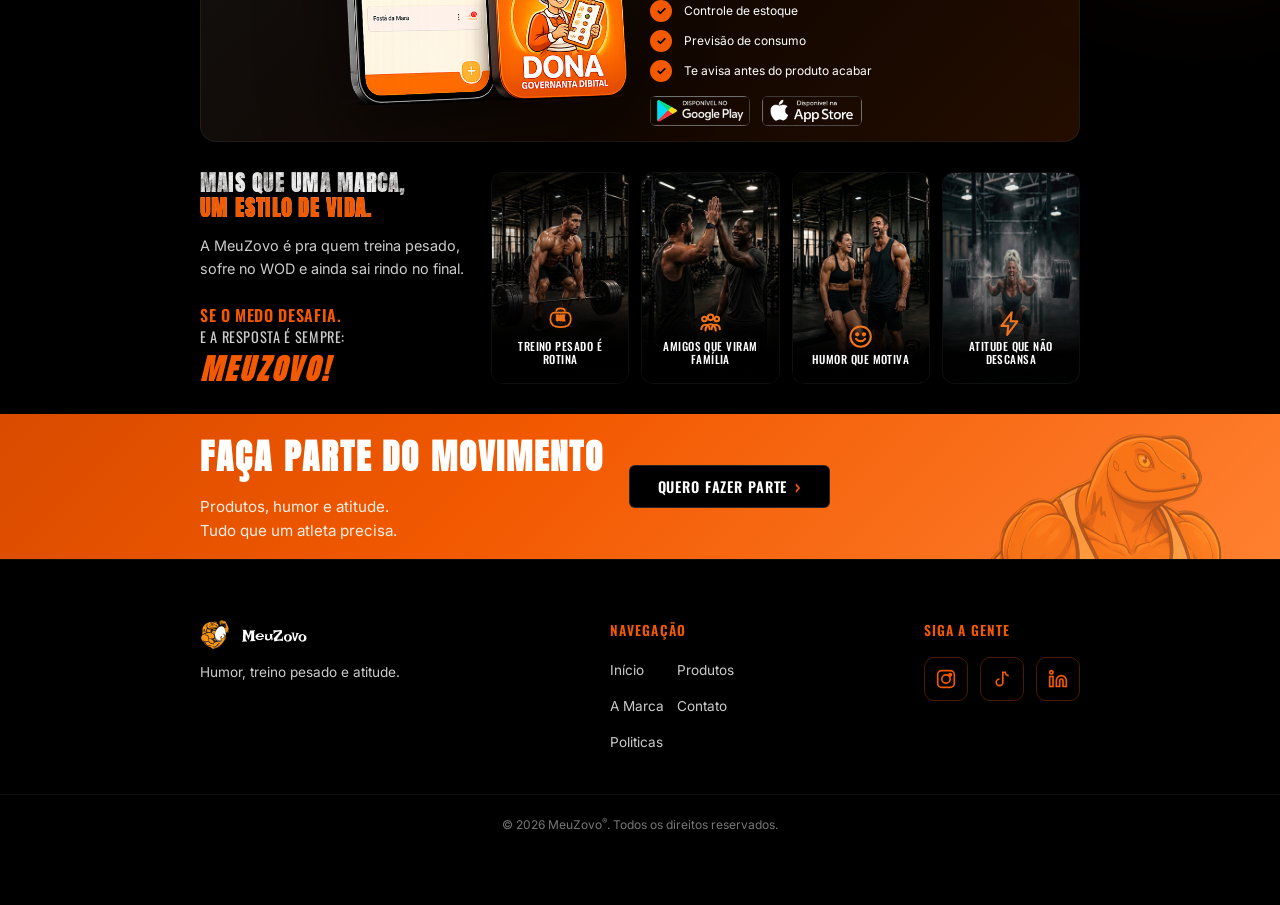
==== commit 2150772a: "ajuste final e inserção de links nos botões" ====
--- a/index.html
+++ b/index.html
@@ -39,7 +39,7 @@
           <li><a href="#brand">A MARCA</a></li>
           <li><a href="#join-us">CONTATO</a></li>
         </ul>
-        <a href="#" class="btn-primary">BAIXAR APP</a>
+        <a href="https://play.google.com/store/apps/details?id=com.meuzovo.donaluiza" class="btn-primary">BAIXAR APP</a>
       </nav>
     </div>
   </header>
@@ -52,7 +52,7 @@
           <span class="subtitle primary-color">HUMOR, TREINO PESADO E ATITUDE.</span>
           <h1 class="hero-title">MEUZOVO</h1>
           <p>Produtos para quem vive o treino, o WOD e a zoeira do box.</p>
-          <a href="#" class="btn-orange">CONHEÇA NOSSOS PRODUTOS ></a>
+          <a href="#our-products" class="btn-orange">CONHEÇA NOSSOS PRODUTOS ></a>
         </div>
       </div>
     </section>
@@ -61,47 +61,48 @@
       <div class="brand-bg"></div>
       <div class="container hero-flex">
         <div class="container grid-brand">
-        <div class="brand-text">
-          <div class="brand-col-1">
-            <span class="section-title-small">A MARCA</span>
-            <h2>DE DENTRO DO BOX<br>DIRETO PRA SUA VIDA</h2>
-          </div>
-          <div class="brand-col-2">
-            <div class="text-wrapper">
-              <p>A MeuZovo nasceu dentro de um box de CrossFit, no meio dos treinos pesados, das dores e das piadas que só
-                quem vive esse mundo entende.</p>
-              <p>Entre um WOD e outro, uma frase virou resposta pra tudo:</p>
-              <p class="quote">"MEUZOVO!"</p>
-            </div>
-          </div>
-        </div>
-        <div class="features">
-          <div class="feature-item">
-            <picture>
-              <source media="(min-width: 1024px)" srcset="image/dumbell-large.png">
-              <source media="(min-width: 768px)" srcset="image/dumbell-med.png">
-              <img src="image/dumbell-small.png" alt="Atitude">
-            </picture>
-            <span>ATITUDE <br> DENTRO E FORA DO TREINO</span>
-          </div>
-          <div class="feature-item">
-            <picture>
-              <source media="(min-width: 1024px)" srcset="image/fire-large.png">
-              <source media="(min-width: 768px)" srcset="image/fire-med.png">
-              <img src="image/fire-small.png" alt="Humor">
-            </picture>
-            <span>HUMOR QUE <br> SÓ QUEM TREINA ENTENDE</span>
-          </div>
-          <div class="feature-item">
-            <picture>
-              <source media="(min-width: 1024px)" srcset="image/bolt-large.png">
-              <source media="(min-width: 768px)" srcset="image/bolt-med.png">
-              <img src="image/bolt-small.png" alt="Produtos">
-            </picture>
-            <span>PRODUTOS FEITOS POR ATLETAS PARA ATLETAS</span>
-          </div>
-        </div>
-      </div>
+          <div class="brand-text">
+            <div class="brand-col-1">
+              <span class="section-title-small">A MARCA</span>
+              <h2>DE DENTRO DO BOX<br>DIRETO PRA SUA VIDA</h2>
+            </div>
+            <div class="brand-col-2">
+              <div class="text-wrapper">
+                <p>A MeuZovo nasceu dentro de um box de CrossFit, no meio dos treinos pesados, das dores e das piadas
+                  que só
+                  quem vive esse mundo entende.</p>
+                <p>Entre um WOD e outro, uma frase virou resposta pra tudo:</p>
+                <p class="quote">"MEUZOVO!"</p>
+              </div>
+            </div>
+            <div class="features">
+              <div class="feature-item">
+                <picture>
+                  <source media="(min-width: 1024px)" srcset="image/dumbell-large.png">
+                  <source media="(min-width: 768px)" srcset="image/dumbell-med.png">
+                  <img src="image/dumbell-small.png" alt="Atitude">
+                </picture>
+                <span>ATITUDE <br> DENTRO E FORA DO TREINO</span>
+              </div>
+              <div class="feature-item">
+                <picture>
+                  <source media="(min-width: 1024px)" srcset="image/fire-large.png">
+                  <source media="(min-width: 768px)" srcset="image/fire-med.png">
+                  <img src="image/fire-small.png" alt="Humor">
+                </picture>
+                <span>HUMOR QUE <br> SÓ QUEM TREINA ENTENDE</span>
+              </div>
+              <div class="feature-item">
+                <picture>
+                  <source media="(min-width: 1024px)" srcset="image/bolt-large.png">
+                  <source media="(min-width: 768px)" srcset="image/bolt-med.png">
+                  <img src="image/bolt-small.png" alt="Produtos">
+                </picture>
+                <span>PRODUTOS FEITOS POR ATLETAS PARA ATLETAS</span>
+              </div>
+            </div>
+          </div>
+        </div>
       </div>
     </section>
 
@@ -128,7 +129,7 @@
               <li><span class="check-icon">✓</span> Te avisa antes do produto acabar</li>
             </ul>
             <div class="app-buttons">
-              <a href="#" aria-label="Google Play">
+              <a href="https://play.google.com/store/apps/details?id=com.meuzovo.donaluiza" aria-label="Google Play">
                 <picture>
                   <source media="(min-width: 768px)" srcset="image/Google-med.png">
                   <img src="image/Google-small.png" alt="Google Play">
@@ -258,7 +259,8 @@
           <h3>FAÇA PARTE DO MOVIMENTO</h3>
           <p>Produtos, humor e atitude.<br>Tudo que um atleta precisa.</p>
         </div>
-        <a href="#" class="btn-black">QUERO FAZER PARTE <span>›</span></a>
+        <a href="https://play.google.com/store/apps/details?id=com.meuzovo.donaluiza" class="btn-black">QUERO FAZER
+          PARTE <span>›</span></a>
       </div>
       <img src="image/mascote.png" class="bg-mascot" alt="Mascote MeuZovo">
     </section>
@@ -287,7 +289,7 @@
       <div class="footer-social">
         <h4>SIGA A GENTE</h4>
         <div class="social-icons">
-          <a href="#" class="social-link" aria-label="Instagram">
+          <a href="https://www.instagram.com/meuzovo.app" class="social-link" aria-label="Instagram">
             <svg viewBox="0 0 24 24" width="20" height="20" fill="none" stroke="#F25900" stroke-width="2">
               <rect x="2" y="2" width="20" height="20" rx="5" />
               <circle cx="12" cy="12" r="5" />
@@ -299,11 +301,11 @@
               <path d="M9 12a4 4 0 1 0 4 4V4h3a4 4 0 0 0 4 4" />
             </svg>
           </a>
-          <a href="#" class="social-link" aria-label="YouTube">
+          <a href="https://www.linkedin.com/company/meuzovo" class="social-link" aria-label="LinkedIn">
             <svg viewBox="0 0 24 24" width="20" height="20" fill="none" stroke="#F25900" stroke-width="2">
-              <path
-                d="M22.54 6.42a2.78 2.78 0 0 0-1.94-2C18.88 4 12 4 12 4s-6.88 0-8.6.46a2.78 2.78 0 0 0-1.94 2A29.28 29.28 0 0 0 1 12a29.28 29.28 0 0 0 .46 5.58 2.78 2.78 0 0 0 1.94 2C5.12 20 12 20 12 20s6.88 0 8.6-.46a2.78 2.78 0 0 0 1.94-2A29.28 29.28 0 0 0 23 12a29.28 29.28 0 0 0-.46-5.58z" />
-              <polygon points="9.75 15.02 15.5 12 9.75 8.98" fill="#F25900" />
+              <path d="M16 8a6 6 0 0 1 6 6v7h-4v-7a2 2 0 0 0-2-2 2 2 0 0 0-2 2v7h-4v-7a6 6 0 0 1 6-6z" />
+              <rect x="2" y="9" width="4" height="12" />
+              <circle cx="4" cy="4" r="2" />
             </svg>
           </a>
         </div>
@@ -317,9 +319,10 @@
   </footer>
 
   <a href="#" class="back-to-top" aria-label="Voltar ao topo">
-    <svg viewBox="0 0 24 24" fill="none" stroke="currentColor" stroke-width="2.5" stroke-linecap="round" stroke-linejoin="round">
-      <path d="M12 20V4"/>
-      <path d="M5 11l7-7 7 7"/>
+    <svg viewBox="0 0 24 24" fill="none" stroke="currentColor" stroke-width="2.5" stroke-linecap="round"
+      stroke-linejoin="round">
+      <path d="M12 20V4" />
+      <path d="M5 11l7-7 7 7" />
     </svg>
   </a>
 </body>
--- a/style.css
+++ b/style.css
@@ -51,7 +51,7 @@
 }
 
 .container {
-  max-width: 1120px;
+  max-width: 920px;
   margin: 0 auto;
   padding: 0 var(--gutter);
 }
@@ -117,7 +117,7 @@
 .btn-black {
   background: var(--black);
   color: var(--white);
-  padding: 14px 28px;
+  padding: 5px 28px;
   border-radius: 6px;
   font-family: var(--font-heading);
   font-weight: 600;
@@ -149,7 +149,7 @@
   display: flex;
   align-items: center;
   justify-content: space-between;
-  max-width: 1120px;
+  max-width: 920px;
   margin: 0 auto;
   padding: 12px var(--gutter);
 }
@@ -288,7 +288,7 @@
   content: '';
   position: absolute;
   inset: 0;
-  background: rgba(0, 0, 0, 0.65);
+  background: rgba(0, 0, 0, 0.1);
   pointer-events: none;
 }
 
@@ -407,8 +407,7 @@
   position: absolute;
   inset: 0;
   z-index: 1;
-  background: rgba(0, 0, 0, 0.8);
-  backdrop-filter: blur(6px);
+  background: rgba(0, 0, 0, 0.95);
   -webkit-backdrop-filter: blur(6px);
   pointer-events: none;
 }
@@ -457,7 +456,7 @@
 }
 
 .feature-item img {
-  width: 28px;
+  width: 50px;
   height: auto;
   flex-shrink: 0;
 }
@@ -499,7 +498,7 @@
 
 /* ---------- PRODUCTS ---------- */
 .our-products {
-  padding: 60px 0;
+  padding: 30px 0;
   background: var(--black);
   overflow-x: hidden;
 }
@@ -652,8 +651,8 @@
 
 /* ---------- LIFESTYLE ---------- */
 .lifestyle {
-  padding: 60px 0;
-  background: var(--black-soft);
+  padding: 0 0 30px 0;
+  background: var(--black);
 }
 
 .lifestyle-flex {
@@ -664,13 +663,14 @@
 
 .lifestyle .content-text {
   display: flex;
+  min-width: min-content;
   flex-direction: column;
   justify-content: center;
 }
 
 .lifestyle h2 {
   font-family: var(--font-display);
-  font-size: 2rem;
+  font-size: 1.3rem;
   line-height: 1.2;
   margin-bottom: 0.75rem;
 }
@@ -693,12 +693,12 @@
 }
 
 .lifestyle .title-small {
-  font-size: 0.95rem;
+  font-size: 0.9rem;
   font-weight: 400;
   color: var(--gray);
   line-height: 1.6;
   margin-bottom: 1.5rem;
-  max-width: 480px;
+  min-width: 216px;
 }
 
 .slogan-block {
@@ -725,7 +725,7 @@
 
 .lifestyle p.highlight {
   font-family: var(--font-display);
-  font-size: 2.8rem;
+  font-size: 1.8rem;
   color: var(--orange);
   font-style: italic;
   letter-spacing: 0.1em;
@@ -741,9 +741,8 @@
 
 .grid-item {
   position: relative;
-  overflow: hidden;
+  overflow: clip;
   border-radius: var(--radius);
-  aspect-ratio: 3 / 4;
   border: 1px solid rgba(255, 255, 255, 0.06);
 }
 
@@ -772,7 +771,7 @@
   bottom: 0;
   left: 0;
   right: 0;
-  padding: 0 16px 5px;
+  padding: 0 16px 16px;
   display: flex;
   flex-direction: column;
   align-items: center;
@@ -818,7 +817,7 @@
 .join-us {
   position: relative;
   background: linear-gradient(135deg, #d94b00 0%, var(--orange) 40%, #ff8030 100%);
-  padding: 64px 0;
+  padding: 15px 0;
   overflow: hidden;
 }
 
@@ -841,6 +840,7 @@
 
 .join-us-content h3 {
   font-family: var(--font-display);
+  max-width: 200px;
   font-size: 1.8rem;
   color: var(--white);
   margin-bottom: 10px;
@@ -855,10 +855,10 @@
 
 .bg-mascot {
   position: absolute;
-  right: -40px;
-  bottom: 40px;
+  right: 0px;
+  top: 10px;
   max-height: 260px;
-  opacity: 0.12;
+  opacity: 0.2;
   pointer-events: none;
   z-index: 1;
 }
@@ -878,7 +878,7 @@
 }
 
 footer .container.footer-grid {
-  max-width: 1120px;
+  max-width: 920px;
 }
 
 .footer-logo-info img {
@@ -1053,7 +1053,7 @@
   }
 
   .brand::after {
-    background: linear-gradient(90deg, rgba(0, 0, 0, 0.8) 0%, rgba(0, 0, 0, 0.4) 40%, rgba(0, 0, 0, 0) 65%);
+    background: linear-gradient(90deg, rgba(0, 0, 0, 1) 30%, rgba(0, 0, 0, 0.4) 90%, rgba(0, 0, 0, 0) 100%);
     backdrop-filter: none;
     -webkit-backdrop-filter: none;
   }
@@ -1075,7 +1075,7 @@
   }
 
   .brand-col-1 h2 {
-    font-size: 1.5rem;
+    font-size: 2.2rem;
     line-height: 1.1;
     margin-bottom: 15px;
   }
@@ -1185,10 +1185,22 @@
     grid-template-columns: repeat(4, 1fr);
   }
 
+  .lifestyle-flex {
+    flex-direction: row;
+    gap: 20px;
+  }
+
+  .lifestyle .title-small {
+    min-width: 271px;
+  }
+
   .join-us-flex {
     flex-direction: row;
     align-items: center;
-    justify-content: space-between;
+  }
+
+  .join-us-content h3 {
+    max-width: max-content;
   }
 
   .join-us .container.join-us-flex {
@@ -1196,7 +1208,11 @@
   }
 
   .bg-mascot {
-    opacity: 0.08;
+    opacity: 0.3;
+    top: 20px;
+    right: 20px;
+    width: 300px;
+    min-height: 500px;
   }
 
   .footer-grid {
@@ -1224,7 +1240,22 @@
       linear-gradient(90deg, rgba(0, 0, 0, 0.8) 0%, rgba(0, 0, 0, 0.2) 50%, rgba(0, 0, 0, 0.05) 100%),
       url('image/bg-hero-large.png');
     background-size: cover;
-    background-position: 70% 40%;
+    background-position: 70% 25%;
+    top: -30px;
+  }
+
+  .hero-bg::after {
+    display: none;
+  }
+
+  .hero {
+    overflow: visible;
+  }
+
+  header {
+    background: linear-gradient(to bottom, var(--black) 0%, var(--black) 50%, transparent 100%);
+    position: relative;
+    z-index: 2;
   }
 
   .hero-image img {
@@ -1237,12 +1268,62 @@
     background-position: 70% 30%;
   }
 
-  .brand-col-1 h2 {
-    font-size: 2.5rem;
-  }
+  /* .brand-col-1 h2 {
+    font-size: 1.5rem;
+  } */
 
   .brand-col-2 .quote {
-    font-size: 5rem;
+    font-size: 2rem;
+  }
+
+  .brand-col-2 p {
+    font-size: 0.85rem;
+  }
+
+  .brand {
+    max-height: none;
+  }
+
+  .grid-brand {
+    max-width: 75%;
+  }
+
+  .brand-text {
+    display: grid;
+    grid-template-columns: 1fr 1fr;
+    gap: 10px;
+    align-items: start;
+  }
+
+  .brand-col-1 {
+    grid-column: 1;
+    grid-row: 1;
+  }
+
+  .brand-col-2 {
+    grid-column: 2;
+    grid-row: 1 / 3;
+    align-self: center;
+  }
+
+  .features {
+    grid-column: 1;
+    grid-row: 2;
+    flex-direction: row;
+    gap: 8px;
+  }
+
+  .feature-item {
+    padding: 8px 8px;
+    gap: 4px;
+  }
+
+  /* .feature-item img {
+    width: 22px;
+  } */
+
+  .feature-item span {
+    font-size: 0.55rem;
   }
 
   .app-mockup {
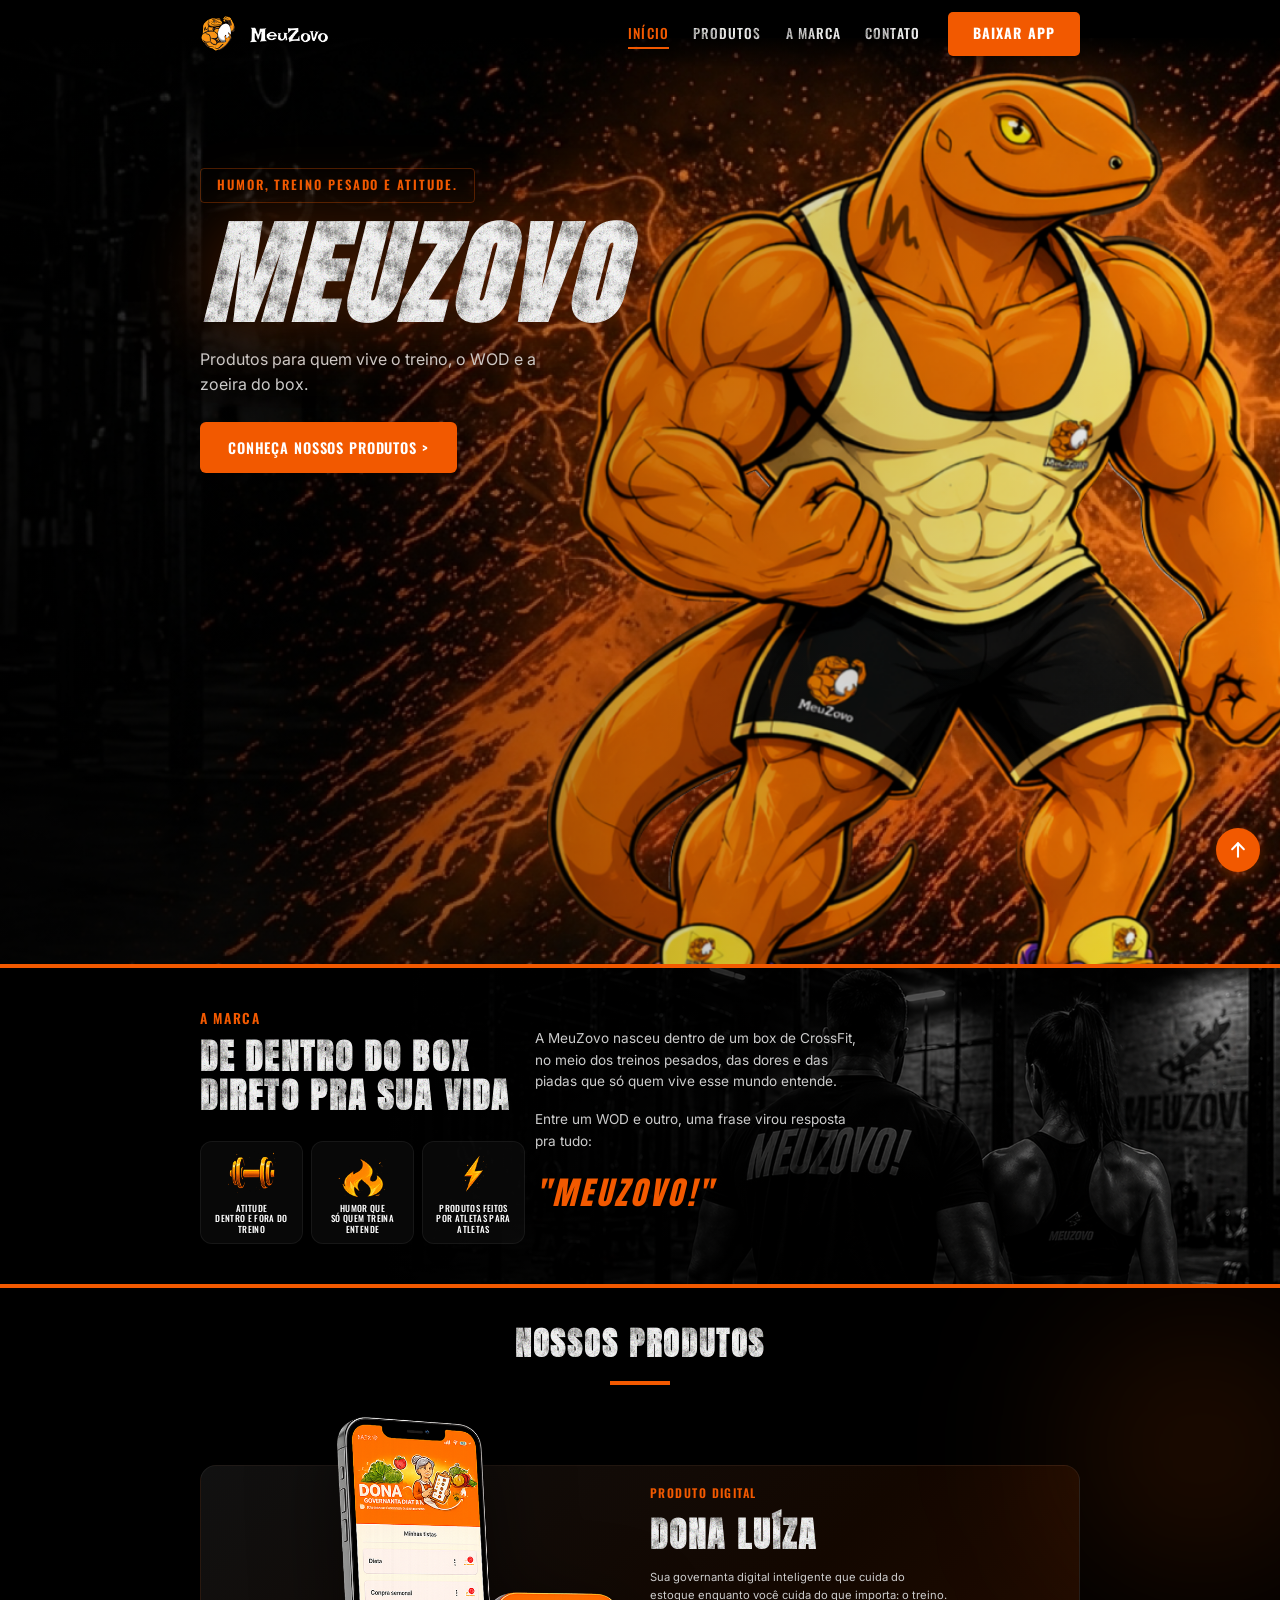
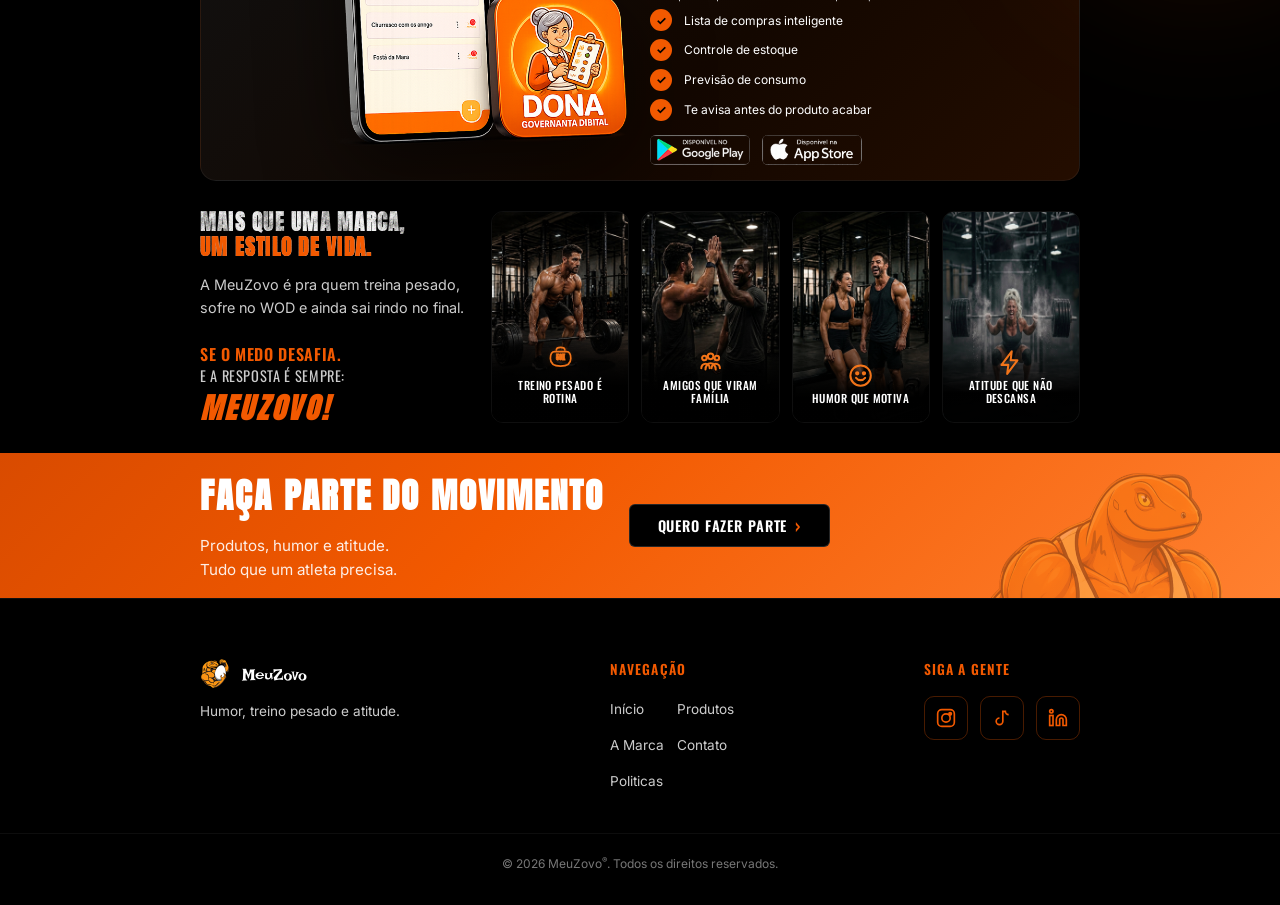
==== commit fc71c45f: "adicionado animação" ====
--- a/index.html
+++ b/index.html
@@ -17,7 +17,7 @@
 
   <header>
     <div class="container header-inner">
-      <a href="#" class="logo" aria-label="MeuZovo">
+      <a href="index.html" class="logo" aria-label="MeuZovo">
         <picture>
           <source media="(min-width: 1024px)" srcset="image/logo-large.png">
           <source media="(min-width: 768px)" srcset="image/logo-med.png">
@@ -60,7 +60,7 @@
     <section id="brand" class="brand primary-color">
       <div class="brand-bg"></div>
       <div class="container hero-flex">
-        <div class="container grid-brand">
+        <div class="container grid-brand reveal">
           <div class="brand-text">
             <div class="brand-col-1">
               <span class="section-title-small">A MARCA</span>
@@ -108,8 +108,8 @@
 
     <section id="our-products" class="our-products">
       <div class="container">
-        <h2>NOSSOS PRODUTOS</h2>
-        <div class="digital-product">
+        <h2 class="reveal">NOSSOS PRODUTOS</h2>
+        <div class="digital-product reveal reveal-delay-1">
           <div class="app-mockup">
             <picture>
               <source media="(min-width: 1024px)" srcset="image/mokup-large.png">
@@ -149,7 +149,7 @@
 
     <section class="lifestyle">
       <div class="container lifestyle-flex">
-        <div class="content-text">
+        <div class="content-text reveal">
           <h2>MAIS QUE UMA MARCA,<br><span>UM ESTILO DE VIDA.</span></h2>
           <p class="title-small">A MeuZovo é pra quem treina pesado, sofre no WOD e ainda sai rindo no final.</p>
           <div class="slogan-block">
@@ -158,7 +158,7 @@
             <p class="highlight">MEUZOVO!</p>
           </div>
         </div>
-        <div class="grid-images">
+        <div class="grid-images reveal reveal-delay-2">
           <div class="grid-item">
             <picture>
               <source media="(min-width: 1024px)" srcset="image/card-work-large.png">
@@ -253,7 +253,7 @@
       </div>
     </section>
 
-    <section id="join-us" class="join-us">
+    <section id="join-us" class="join-us reveal">
       <div class="container join-us-flex">
         <div class="join-us-content">
           <h3>FAÇA PARTE DO MOVIMENTO</h3>
@@ -266,7 +266,7 @@
     </section>
   </main>
 
-  <footer id="footer" class="footer">
+  <footer id="footer" class="footer reveal">
     <div class="container footer-grid">
       <div class="footer-logo-info">
         <picture>
@@ -325,6 +325,7 @@
       <path d="M5 11l7-7 7 7" />
     </svg>
   </a>
+  <script src="script.js"></script>
 </body>
 
 </html>
--- a/style.css
+++ b/style.css
@@ -1392,4 +1392,20 @@
 
 .hero-image {
   animation: fadeInUp 0.7s ease-out 0.2s both;
-}+}
+
+.reveal {
+  opacity: 0;
+  transform: translateY(30px);
+  transition: opacity 0.6s ease-out, transform 0.6s ease-out;
+}
+
+.reveal.visible {
+  opacity: 1;
+  transform: translateY(0);
+}
+
+.reveal-delay-1 { transition-delay: 0.1s; }
+.reveal-delay-2 { transition-delay: 0.2s; }
+.reveal-delay-3 { transition-delay: 0.3s; }
+.reveal-delay-4 { transition-delay: 0.4s; }
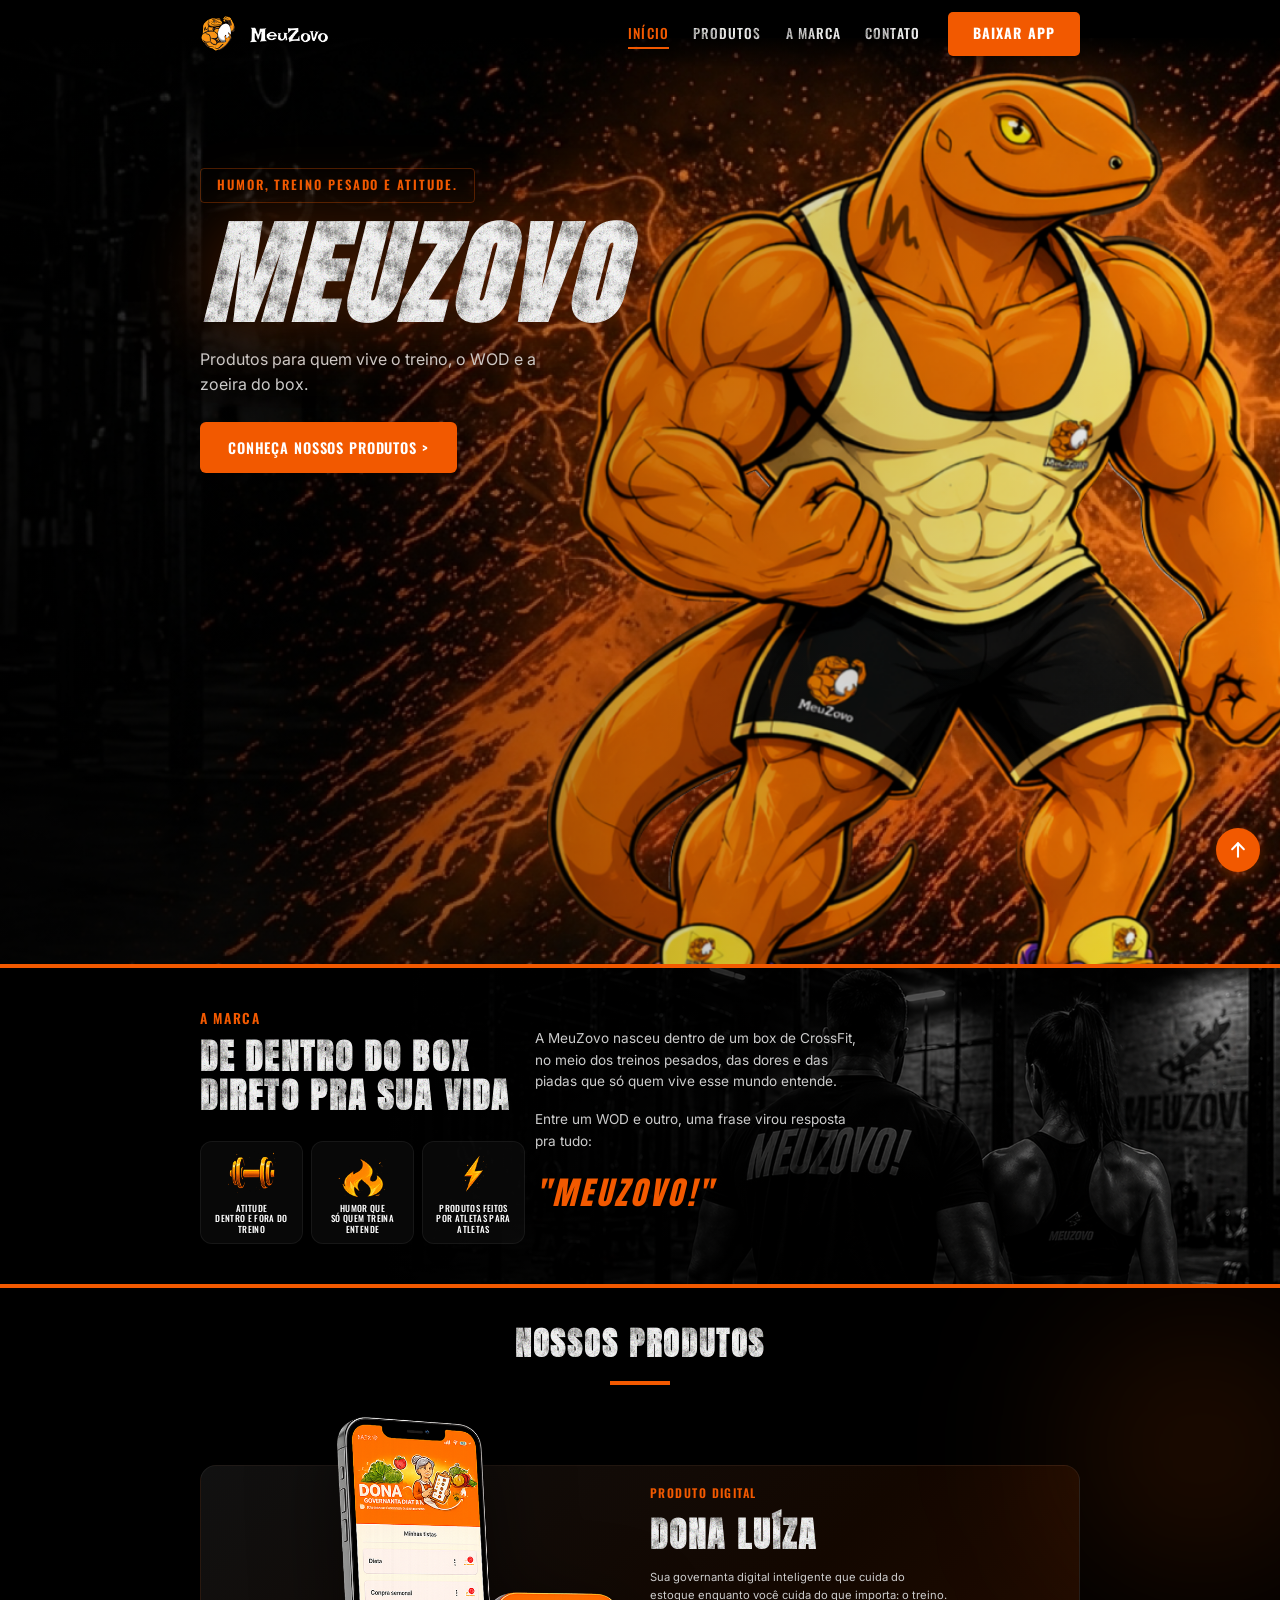
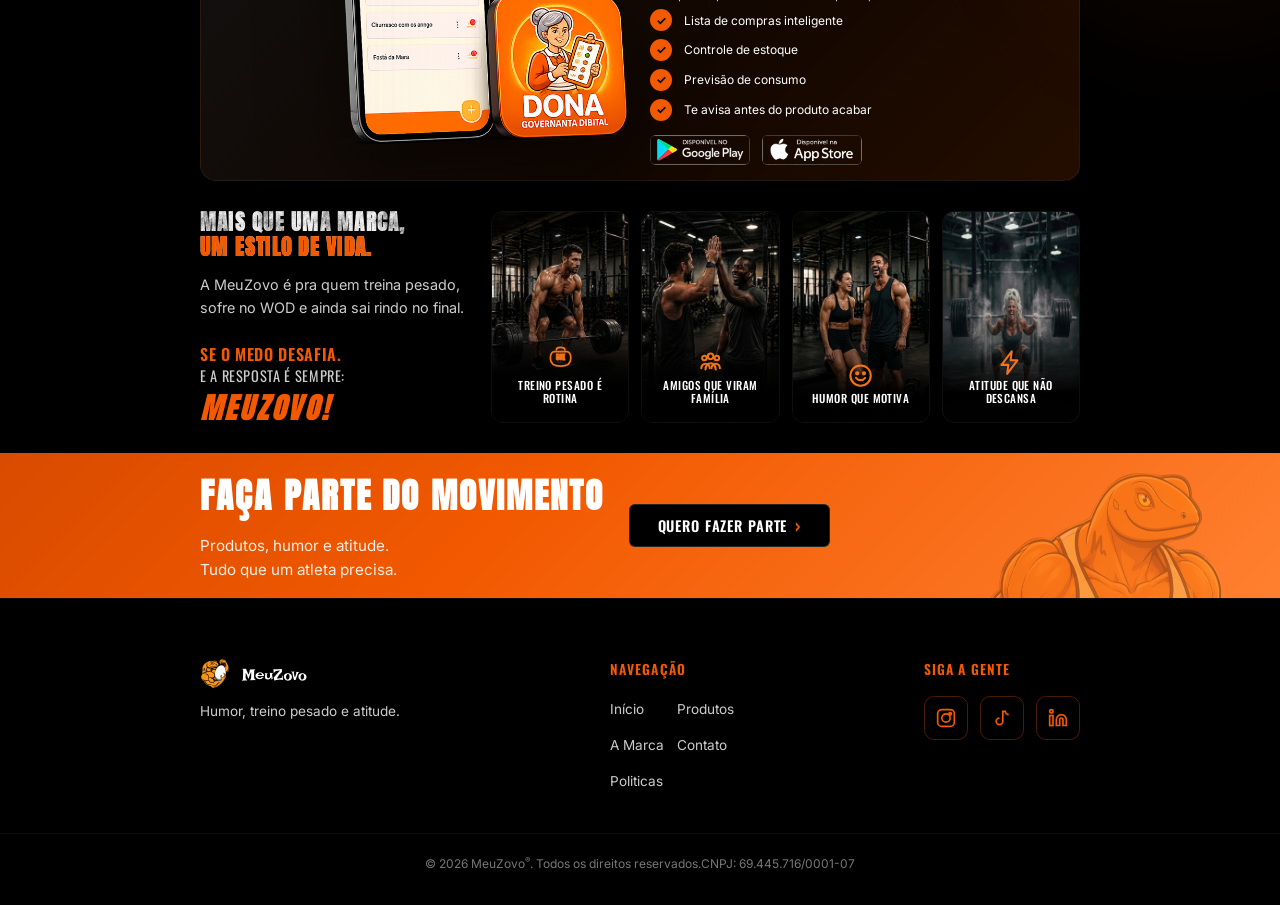
==== commit ee0971b0: "Add CNPJ information to footer" ====
--- a/index.html
+++ b/index.html
@@ -314,6 +314,7 @@
     <div class="footer-bottom">
       <div class="container">
         <p>&copy; 2026 MeuZovo<span class="reg">&reg;</span>. Todos os direitos reservados.</p>
+        <p>CNPJ: 69.445.716/0001-07</p>
       </div>
     </div>
   </footer>
@@ -328,4 +329,4 @@
   <script src="script.js"></script>
 </body>
 
-</html>+</html>
--- a/style.css
+++ b/style.css
@@ -192,6 +192,12 @@
 
 .menu-toggle:checked+.hamburger span:nth-child(3) {
   transform: translateY(-8px) rotate(-45deg);
+}
+
+.menu-toggle:checked+.hamburger {
+  position: fixed;
+  top: 12px;
+  right: 20px;
 }
 
 .menu-overlay {
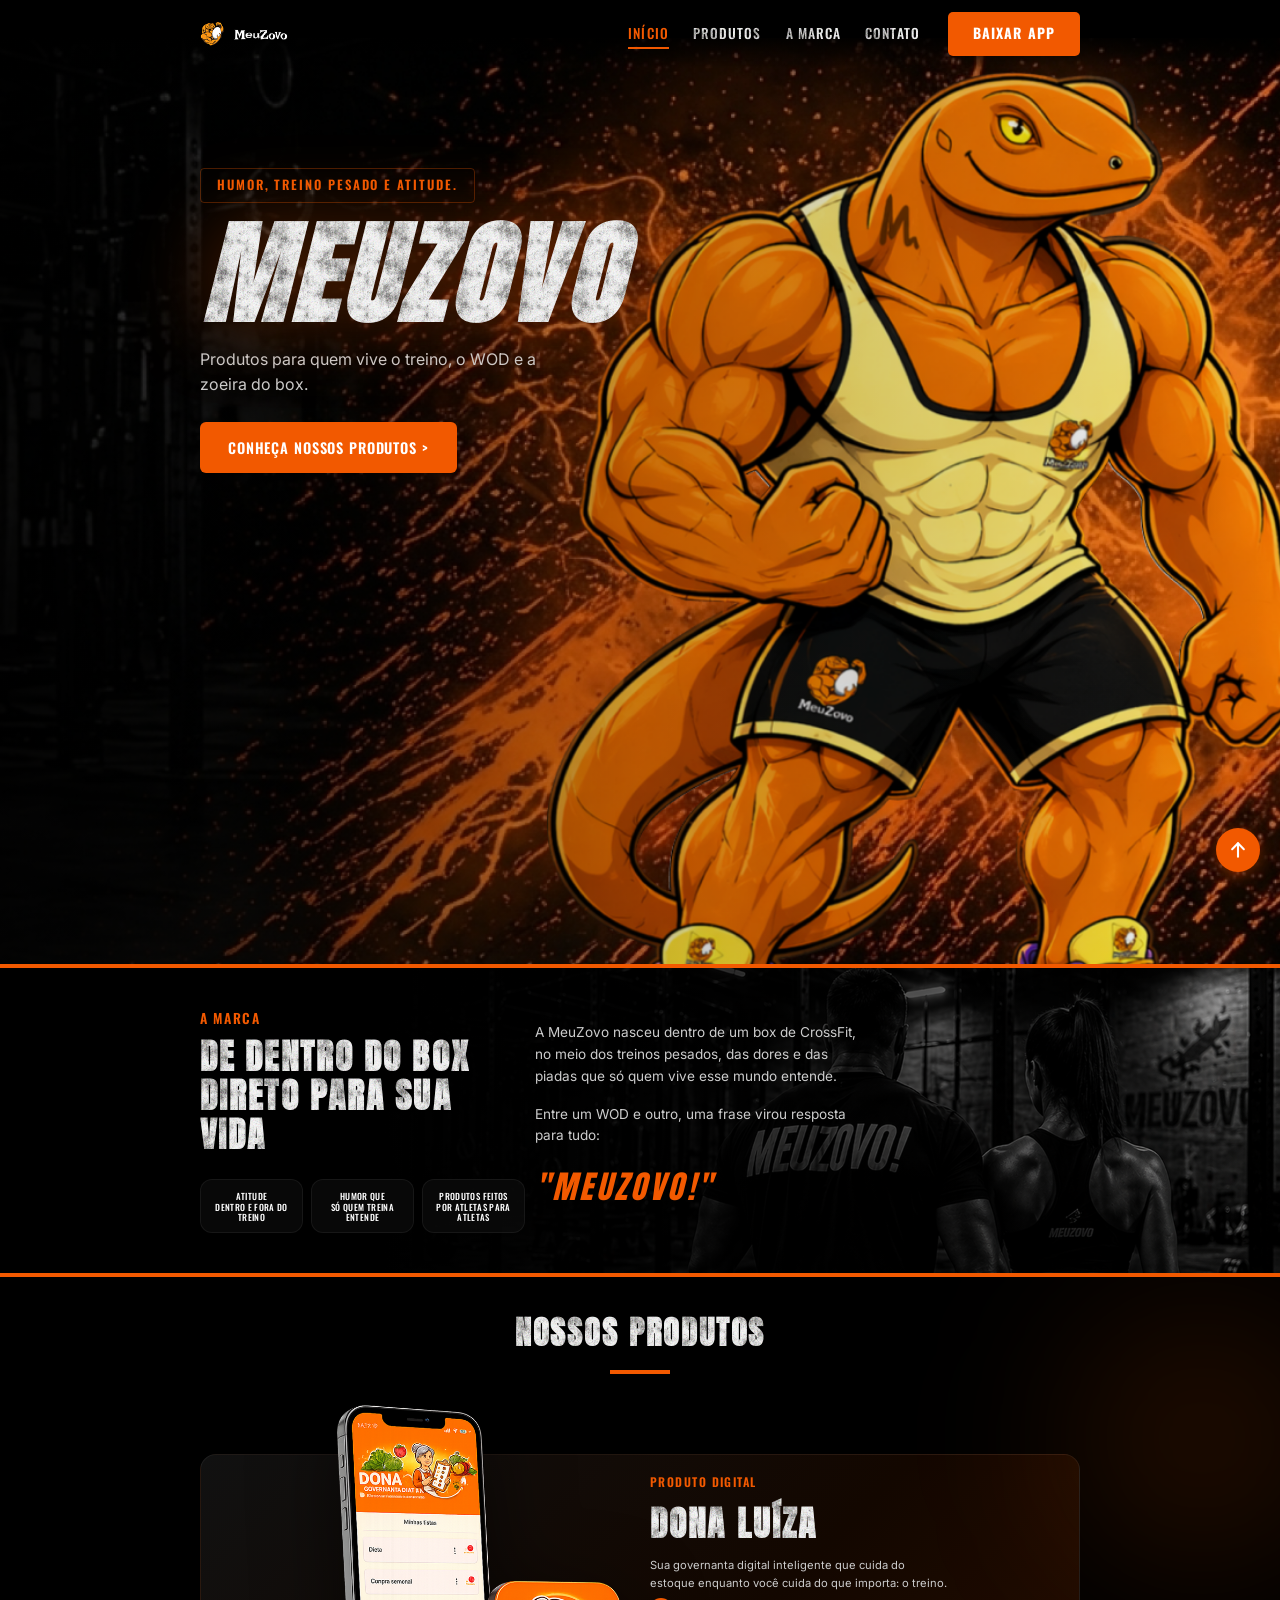
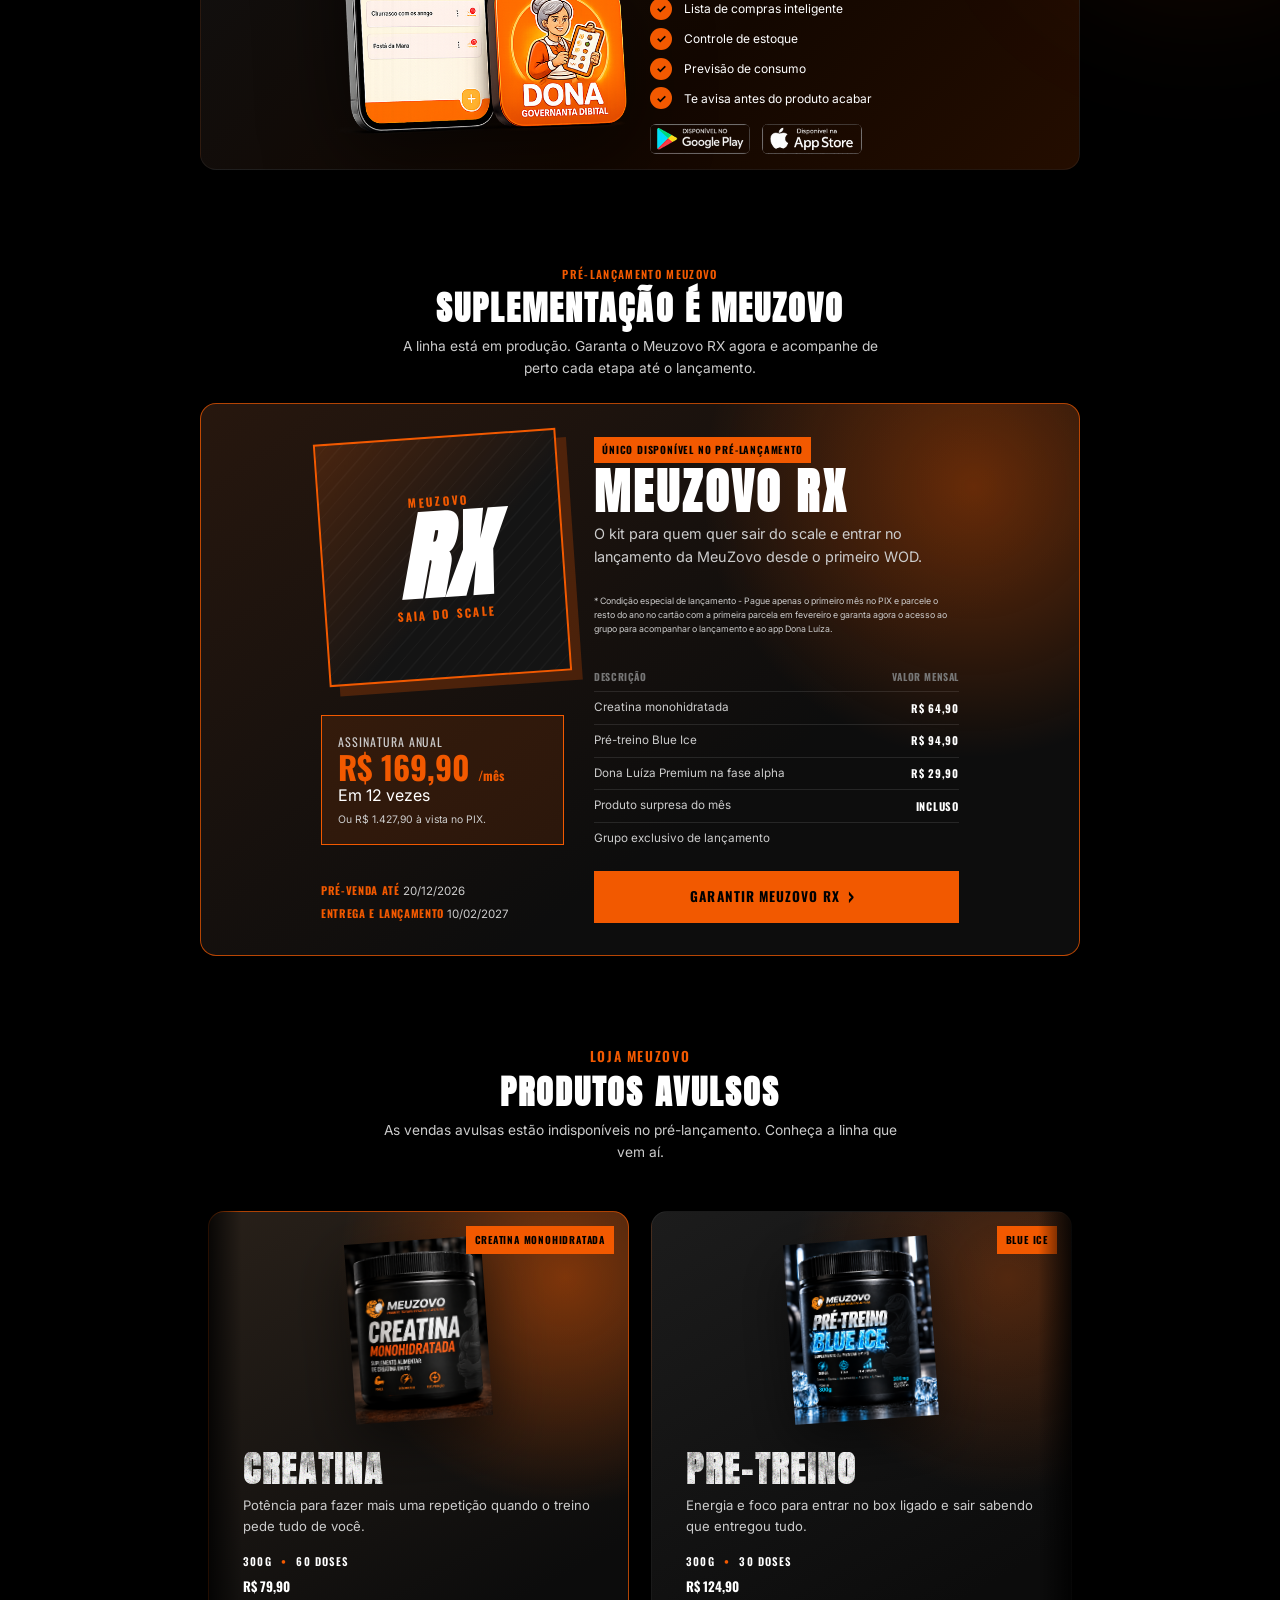
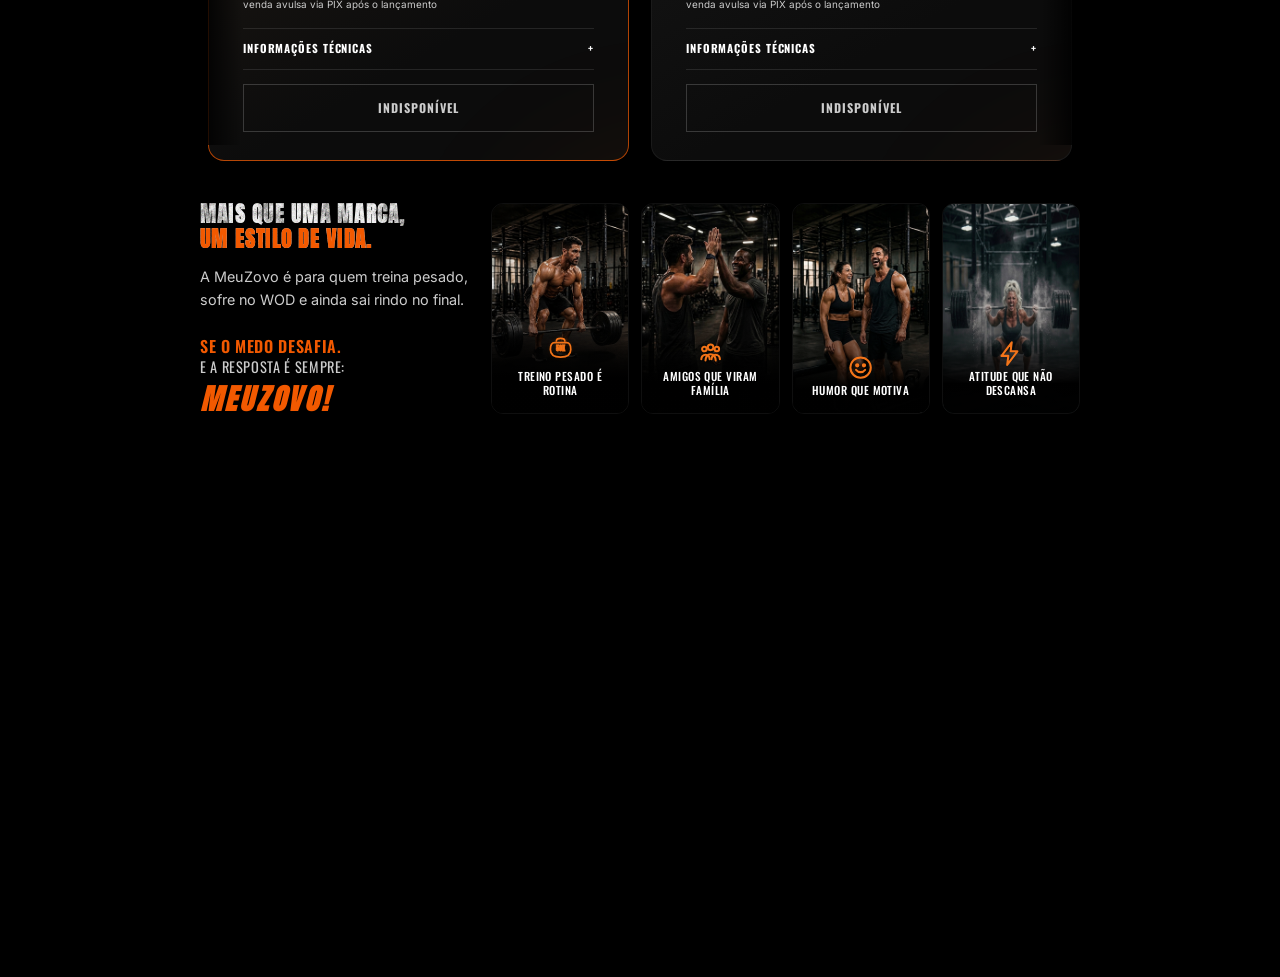
==== commit 68f0721d: "Atualização de produtos de lançamento" ====
--- a/index.html
+++ b/index.html
@@ -7,6 +7,7 @@
   <title>MeuZovo - Humor, Treino Pesado e Atitude</title>
   <link rel="preconnect" href="https://fonts.googleapis.com">
   <link rel="preconnect" href="https://fonts.gstatic.com" crossorigin>
+  <link rel="shortcut icon" href="image/Logo.png" type="image/x-icon">
   <link
     href="https://fonts.googleapis.com/css2?family=Anton&family=Oswald:wght@500;600;700&family=Inter:wght@400;500;600;700&display=swap"
     rel="stylesheet">
@@ -64,14 +65,14 @@
           <div class="brand-text">
             <div class="brand-col-1">
               <span class="section-title-small">A MARCA</span>
-              <h2>DE DENTRO DO BOX<br>DIRETO PRA SUA VIDA</h2>
+              <h2>DE DENTRO DO BOX<br>DIRETO PARA SUA VIDA</h2>
             </div>
             <div class="brand-col-2">
               <div class="text-wrapper">
                 <p>A MeuZovo nasceu dentro de um box de CrossFit, no meio dos treinos pesados, das dores e das piadas
                   que só
                   quem vive esse mundo entende.</p>
-                <p>Entre um WOD e outro, uma frase virou resposta pra tudo:</p>
+                <p>Entre um WOD e outro, uma frase virou resposta para tudo:</p>
                 <p class="quote">"MEUZOVO!"</p>
               </div>
             </div>
@@ -120,11 +121,10 @@
           <div class="product-info">
             <span class="info-label">PRODUTO DIGITAL</span>
             <h3>DONA LUÍZA</h3>
-            <p>Sua governanta digital inteligente que cuida do estoque enquanto você cuida do que
-              importa: o treino.</p>
+            <p>Sua governanta digital inteligente que cuida do estoque enquanto você cuida do que importa: o treino.</p>
             <ul class="check-list">
               <li><span class="check-icon">✓</span> Lista de compras inteligente</li>
-              <li><span class="check-icon">✓</span> Controle de estoque </li>
+              <li><span class="check-icon">✓</span> Controle de estoque</li>
               <li><span class="check-icon">✓</span> Previsão de consumo</li>
               <li><span class="check-icon">✓</span> Te avisa antes do produto acabar</li>
             </ul>
@@ -144,6 +144,129 @@
             </div>
           </div>
         </div>
+
+        <div class="supplements-heading reveal">
+          <span class="section-title-small">PRÉ-LANÇAMENTO MEUZOVO</span>
+          <h3>SUPLEMENTAÇÃO É MEUZOVO</h3>
+          <p>A linha está em produção. Garanta o Meuzovo RX agora e acompanhe de perto cada etapa até o lançamento.</p>
+        </div>
+
+        <article class="kit-rx reveal reveal-delay-1">
+          <div class="kit-rx-layout-column kit-rx-layout-column-left">
+            <div class="kit-rx-column kit-rx-column-pricing">
+              <div class="kit-rx-visual" aria-hidden="true">
+                <span>MEUZOVO</span>
+                <strong>RX</strong>
+                <small>SAIA DO SCALE</small>
+              </div>
+            </div>
+            <div class="kit-rx-purchase">
+              <span>ASSINATURA ANUAL</span>
+              <strong>R$ 169,90 <small>/mês</small></strong>
+              <p>Em 12 vezes</p>
+              <p class="kit-rx-pix">Ou R$ 1.427,90 à vista no PIX.</p>
+            </div>
+            <div class="kit-rx-dates">
+              <p><strong>PRÉ-VENDA ATÉ</strong> 20/12/2026</p>
+              <p><strong>ENTREGA E LANÇAMENTO</strong> 10/02/2027</p>
+            </div>
+          </div>
+          <div class="kit-rx-layout-column kit-rx-layout-column-right">
+            <div class="kit-rx-content">
+              <div class="kit-rx-intro">
+                <span class="kit-rx-badge">ÚNICO DISPONÍVEL NO PRÉ-LANÇAMENTO</span>
+                <h3>MEUZOVO RX</h3>
+                <p>O kit para quem quer sair do scale e entrar no lançamento da MeuZovo desde o primeiro WOD.</p>
+                <br>
+                <p class="kit-rx-launch-condition">* Condição especial de lançamento - Pague apenas o primeiro mês no PIX e parcele o resto do ano no cartão com a primeira parcela em fevereiro e garanta agora o acesso ao grupo para acompanhar o lançamento e ao app Dona Luíza.</p>
+              </div>
+            </div>
+            <table class="kit-includes">
+              <thead>
+                <tr><th>DESCRIÇÃO</th><th>VALOR MENSAL</th></tr>
+              </thead>
+              <tbody>
+                <tr><td>Creatina monohidratada</td><td>R$ 64,90</td></tr>
+                <tr><td>Pré-treino Blue Ice</td><td>R$ 94,90</td></tr>
+                <tr><td>Dona Luíza Premium na fase alpha</td><td>R$ 29,90</td></tr>
+                <tr><td>Produto surpresa do mês</td><td>INCLUSO</td></tr>
+                <tr><td>Grupo exclusivo de lançamento</td><td></td></tr>
+              </tbody>
+            </table>
+            <a href="https://wa.me/5511989552451?text=Olá!%20Quero%20garantir%20o%20Meuzovo%20RX%20e%20receber%20o%20acesso%20ao%20grupo%20exclusivo%20e%20ao%20APP." class="kit-rx-cta" target="_blank" rel="noopener">GARANTIR MEUZOVO RX <span>›</span></a>
+          </div>
+        </article>
+
+        <div class="store-heading reveal">
+          <span class="section-title-small">LOJA MEUZOVO</span>
+          <h3>PRODUTOS AVULSOS</h3>
+          <p>As vendas avulsas estão indisponíveis no pré-lançamento. Conheça a linha que vem aí.</p>
+        </div>
+
+        <div class="products-marquee products-store reveal reveal-delay-1" aria-label="Suplementos MeuZovo">
+          <div class="products-scroll" tabindex="0" aria-label="Vitrine de suplementos">
+            <div class="products-scroll-group">
+              <article class="product-card product-card-featured">
+                <div class="product-badge">CREATINA MONOHIDRATADA</div>
+                <div class="product-visual supplement-visual">
+                  <img src="image/Cretina.png" alt="Embalagem de creatina MeuZovo">
+                </div>
+                <div class="product-copy">
+                  <h3>CREATINA</h3>
+                  <p>Potência para fazer mais uma repetição quando o treino pede tudo de você.</p>
+                  <div class="product-meta">300G <span>•</span> 60 DOSES</div>
+                  <p class="product-price">R$ 79,90 <small>venda avulsa via PIX após o lançamento</small></p>
+                  <details class="product-details">
+                    <summary>INFORMAÇÕES TÉCNICAS <span>+</span></summary>
+                    <!-- Informações nutricionais provisórias: validar com o fabricante antes da venda. -->
+                    <table>
+                      <caption>Tabela nutricional por porção de 5g</caption>
+                      <tbody>
+                        <tr><th>Creatina monohidratada</th><td>3.000 mg</td></tr>
+                        <tr><th>Ingredientes</th><td>Creatina monohidratada</td></tr>
+                        <tr><th>Não contém</th><td>Glúten</td></tr>
+                      </tbody>
+                    </table>
+                    <p>Uso sugerido: 3g ao dia ou conforme orientação profissional.</p>
+                  </details>
+                  <span class="product-unavailable">INDISPONÍVEL</span>
+                </div>
+              </article>
+
+              <article class="product-card">
+                <div class="product-badge">BLUE ICE</div>
+                <div class="product-visual supplement-visual">
+                  <img src="image/pre-treino-blue-ice.png" alt="Embalagem de pré-treino Blue Ice MeuZovo">
+                </div>
+                <div class="product-copy">
+                  <h3>PRÉ-TREINO</h3>
+                  <p>Energia e foco para entrar no box ligado e sair sabendo que entregou tudo.</p>
+                  <div class="product-meta">300G <span>•</span> 30 DOSES</div>
+                  <p class="product-price">R$ 124,90 <small>venda avulsa via PIX após o lançamento</small></p>
+                  <details class="product-details">
+                    <summary>INFORMAÇÕES TÉCNICAS <span>+</span></summary>
+                    <!-- Informações nutricionais provisórias: validar com o fabricante antes da venda. -->
+                    <table>
+                      <caption>Tabela nutricional por porção de 10g</caption>
+                      <tbody>
+                        <tr><th>Cafeína</th><td>200 mg</td></tr>
+                        <tr><th>Beta-alanina</th><td>2.000 mg</td></tr>
+                        <tr><th>Não contém</th><td>Glúten</td></tr>
+                      </tbody>
+                    </table>
+                    <p>Uso sugerido: consumir uma porção antes do treino. Não recomendado para menores de 18 anos.</p>
+                  </details>
+                  <span class="product-unavailable">INDISPONÍVEL</span>
+                </div>
+              </article>
+            </div>
+          </div>
+          <div class="products-navigation" aria-label="Navegacao da vitrine">
+            <button type="button" class="products-nav" data-products-direction="previous" aria-label="Ver suplemento anterior">‹</button>
+            <p class="products-scroll-hint">ARRASTE PARA CONHECER A LINHA</p>
+            <button type="button" class="products-nav" data-products-direction="next" aria-label="Ver proximo suplemento">›</button>
+          </div>
+        </div>
       </div>
     </section>
 
@@ -151,7 +274,7 @@
       <div class="container lifestyle-flex">
         <div class="content-text reveal">
           <h2>MAIS QUE UMA MARCA,<br><span>UM ESTILO DE VIDA.</span></h2>
-          <p class="title-small">A MeuZovo é pra quem treina pesado, sofre no WOD e ainda sai rindo no final.</p>
+          <p class="title-small">A MeuZovo é para quem treina pesado, sofre no WOD e ainda sai rindo no final.</p>
           <div class="slogan-block">
             <p class="subtitle">SE O MEDO DESAFIA.</p>
             <p class="span-title-small">E A RESPOSTA É SEMPRE:</p>
@@ -283,7 +406,7 @@
           <li><a href="#our-products">Produtos</a></li>
           <li><a href="#brand">A Marca</a></li>
           <li><a href="#join-us">Contato</a></li>
-          <li><a href="privacy-policy.html">Politicas</a></li>
+          <li><a href="privacy-policy.html">Políticas</a></li>
         </ul>
       </div>
       <div class="footer-social">
@@ -314,7 +437,6 @@
     <div class="footer-bottom">
       <div class="container">
         <p>&copy; 2026 MeuZovo<span class="reg">&reg;</span>. Todos os direitos reservados.</p>
-        <p>CNPJ: 69.445.716/0001-07</p>
       </div>
     </div>
   </footer>
--- a/style.css
+++ b/style.css
@@ -655,6 +655,188 @@
   transform: scale(1.06);
 }
 
+/* ---------- PRODUCT CAROUSEL ---------- */
+.products-carousel {
+  margin-top: 80px;
+}
+
+.products-viewport {
+  overflow: hidden;
+}
+
+.products-track {
+  display: flex;
+  transition: transform 0.55s ease;
+}
+
+.product-slide {
+  flex: 0 0 100%;
+  min-width: 0;
+}
+
+.product-card {
+  min-height: 475px;
+  padding: 32px 24px;
+  display: flex;
+  flex-direction: column;
+  align-items: center;
+  gap: 24px;
+  position: relative;
+  overflow: hidden;
+  border: 1px solid rgba(255, 255, 255, 0.06);
+  border-radius: 16px;
+  background: linear-gradient(135deg, var(--black-soft) 0%, rgba(242, 89, 0, 0.08) 60%, rgba(242, 89, 0, 0.15) 100%);
+}
+
+.product-card::after {
+  content: '';
+  position: absolute;
+  top: -50%;
+  right: -30%;
+  width: 280px;
+  height: 280px;
+  border-radius: 50%;
+  background: rgba(242, 89, 0, 0.12);
+  filter: blur(80px);
+  pointer-events: none;
+}
+
+.product-visual,
+.product-copy {
+  position: relative;
+  z-index: 1;
+}
+
+.product-visual {
+  display: flex;
+  align-items: center;
+  justify-content: center;
+}
+
+.product-card-app .app-mockup {
+  width: 210px;
+  min-width: 0;
+  margin-top: -82px;
+  margin-bottom: -30px;
+}
+
+.supplement-visual {
+  height: 205px;
+  width: 100%;
+}
+
+.supplement-visual img {
+  max-width: min(100%, 250px);
+  max-height: 100%;
+  object-fit: contain;
+  filter: drop-shadow(0 20px 28px rgba(0, 0, 0, 0.5));
+}
+
+.product-copy {
+  max-width: 360px;
+  text-align: center;
+}
+
+.product-copy .info-label {
+  color: var(--orange);
+  font-family: var(--font-heading);
+  font-weight: 600;
+  font-size: 0.75rem;
+  letter-spacing: 0.12em;
+  display: inline-block;
+  margin-bottom: 0.5rem;
+}
+
+.product-copy h3 {
+  font-family: var(--font-display);
+  font-size: 2.2rem;
+  color: transparent;
+  margin-bottom: 0.75rem;
+  background:
+    url("data:image/svg+xml,%3Csvg viewBox='0 0 200 50' xmlns='http://www.w3.org/2000/svg'%3E%3Cfilter id='n'%3E%3CfeTurbulence type='fractalNoise' baseFrequency='0.75' numOctaves='4' stitchTiles='stitch'/%3E%3C/filter%3E%3Crect width='200' height='50' filter='url(%23n)' opacity='0.35'/%3E%3C/svg%3E") repeat,
+    url('image/grunge.png') repeat;
+  background-size: 200px 50px, 120px;
+  -webkit-background-clip: text;
+  background-clip: text;
+}
+
+.product-copy p {
+  color: var(--gray);
+  font-size: 0.8rem;
+  line-height: 1.6;
+  margin-bottom: 1.25rem;
+}
+
+.product-copy .check-list {
+  margin-bottom: 1.25rem;
+}
+
+.store-link {
+  display: inline-block;
+}
+
+.store-link img {
+  display: block;
+  width: 135px;
+  border-radius: 6px;
+  transition: transform 0.25s;
+}
+
+.store-link:hover img {
+  transform: scale(1.06);
+}
+
+.carousel-navigation {
+  display: flex;
+  justify-content: center;
+  align-items: center;
+  gap: 16px;
+  margin-top: 18px;
+}
+
+.carousel-button,
+.carousel-dots button {
+  border: 0;
+  cursor: pointer;
+}
+
+.carousel-button {
+  width: 36px;
+  height: 36px;
+  border-radius: 50%;
+  color: var(--white);
+  background: rgba(255, 255, 255, 0.1);
+  font-size: 1.1rem;
+  transition: background 0.2s, transform 0.2s;
+}
+
+.carousel-button:hover,
+.carousel-button:focus-visible {
+  background: var(--orange);
+  transform: translateY(-2px);
+}
+
+.carousel-dots {
+  display: flex;
+  gap: 8px;
+}
+
+.carousel-dots button {
+  width: 8px;
+  height: 8px;
+  padding: 0;
+  border-radius: 50%;
+  background: rgba(255, 255, 255, 0.35);
+  transition: background 0.2s, transform 0.2s;
+}
+
+.carousel-dots button.is-active,
+.carousel-dots button:hover,
+.carousel-dots button:focus-visible {
+  background: var(--orange);
+  transform: scale(1.25);
+}
+
 /* ---------- LIFESTYLE ---------- */
 .lifestyle {
   padding: 0 0 30px 0;
@@ -1187,6 +1369,36 @@
     height: 30px;
   }
 
+  .product-card {
+    min-height: 316px;
+    flex-direction: row;
+    justify-content: center;
+    align-items: center;
+    gap: 36px;
+    padding: 24px 48px;
+  }
+
+  .product-card-app .app-mockup {
+    width: 200px;
+    margin: -115px 0 -80px;
+  }
+
+  .supplement-visual {
+    width: 38%;
+    height: 250px;
+    flex-shrink: 0;
+  }
+
+  .product-copy {
+    text-align: left;
+  }
+
+  .product-copy p,
+  .product-copy .check-list {
+    margin-left: 0;
+    margin-right: 0;
+  }
+
   .grid-images {
     grid-template-columns: repeat(4, 1fr);
   }
@@ -1344,10 +1556,696 @@
     font-size: 2.2rem;
   }
 
+  .product-card {
+    padding-left: 72px;
+    padding-right: 72px;
+  }
+
+  .supplement-visual {
+    height: 280px;
+  }
+
   .join-us-content h3 {
     font-size: 2.2rem;
   }
 
+}
+
+/* ---------- COMMERCIAL PRODUCT STRIP ---------- */
+.products-marquee {
+  position: relative;
+  margin-top: 42px;
+}
+
+.products-marquee::before,
+.products-marquee::after {
+  content: '';
+  position: absolute;
+  top: 0;
+  bottom: 28px;
+  width: 42px;
+  z-index: 2;
+  pointer-events: none;
+}
+
+.products-marquee::before {
+  left: 0;
+  background: linear-gradient(90deg, var(--black), transparent);
+}
+
+.products-marquee::after {
+  right: 0;
+  background: linear-gradient(270deg, var(--black), transparent);
+}
+
+.products-scroll {
+  display: flex;
+  overflow-x: auto;
+  scrollbar-width: none;
+  -ms-overflow-style: none;
+  cursor: grab;
+}
+
+.products-scroll::-webkit-scrollbar {
+  display: none;
+}
+
+.products-scroll:active {
+  cursor: grabbing;
+}
+
+.products-scroll-group {
+  display: flex;
+  flex: 0 0 auto;
+  gap: 16px;
+  padding: 0 8px 12px;
+}
+
+.products-scroll .product-card {
+  flex: 0 0 min(82vw, 350px);
+  min-height: 500px;
+  justify-content: space-between;
+  padding: 26px 24px 24px;
+  text-align: left;
+  background:
+    radial-gradient(circle at 85% 12%, rgba(242, 89, 0, 0.28), transparent 36%),
+    linear-gradient(150deg, #1c1c1c, #0c0c0c 72%);
+}
+
+.products-scroll .product-card-featured {
+  border-color: rgba(242, 89, 0, 0.7);
+  background:
+    radial-gradient(circle at 85% 12%, rgba(242, 89, 0, 0.46), transparent 38%),
+    linear-gradient(150deg, #282019, #0c0c0c 72%);
+}
+
+.products-scroll .product-card::after {
+  top: auto;
+  bottom: -55%;
+  right: -45%;
+}
+
+.products-scroll .product-card-app .app-mockup {
+  width: 156px;
+  margin: -62px auto -48px;
+}
+
+.products-scroll .supplement-visual {
+  width: 100%;
+  height: 205px;
+}
+
+.products-scroll .supplement-visual img {
+  max-width: 235px;
+  transform: rotate(-4deg);
+  transition: transform 0.3s ease;
+}
+
+.products-scroll .product-card:hover .supplement-visual img {
+  transform: rotate(0) scale(1.06);
+}
+
+.products-scroll .product-copy {
+  width: 100%;
+  max-width: none;
+  text-align: left;
+}
+
+.products-scroll .product-copy h3 {
+  font-size: 2.65rem;
+  line-height: 0.95;
+  margin-bottom: 0.5rem;
+}
+
+.products-scroll .product-copy p {
+  min-height: 58px;
+  margin-bottom: 1rem;
+  font-size: 0.82rem;
+}
+
+.product-badge {
+  position: absolute;
+  top: 14px;
+  right: 14px;
+  z-index: 2;
+  padding: 6px 9px;
+  background: var(--orange);
+  color: var(--black);
+  font-family: var(--font-heading);
+  font-size: 0.62rem;
+  font-weight: 700;
+  letter-spacing: 0.08em;
+}
+
+.product-meta {
+  color: var(--white);
+  font-family: var(--font-heading);
+  font-size: 0.68rem;
+  font-weight: 600;
+  letter-spacing: 0.11em;
+}
+
+.product-meta span {
+  color: var(--orange);
+  margin: 0 5px;
+}
+
+.products-scroll .product-price {
+  min-height: 0;
+  margin: 0.35rem 0 1rem;
+  color: var(--white);
+  font-family: var(--font-heading);
+  font-size: 1.35rem;
+  font-weight: 700;
+}
+
+.product-price small {
+  display: block;
+  color: var(--gray);
+  font-family: var(--font-body);
+  font-size: 0.62rem;
+  font-weight: 400;
+}
+
+.product-cta {
+  display: flex;
+  justify-content: space-between;
+  align-items: center;
+  width: 100%;
+  padding: 13px 15px;
+  background: var(--orange);
+  color: var(--black);
+  font-family: var(--font-heading);
+  font-size: 0.76rem;
+  font-weight: 700;
+  letter-spacing: 0.08em;
+  transition: background 0.2s, transform 0.2s;
+}
+
+.product-cta span {
+  font-size: 1.35rem;
+  line-height: 0.7;
+}
+
+.product-cta:hover,
+.product-cta:focus-visible {
+  background: var(--white);
+  transform: translateY(-2px);
+}
+
+.products-scroll-hint {
+  margin-top: 4px;
+  color: var(--gray);
+  text-align: center;
+  font-family: var(--font-heading);
+  font-size: 0.65rem;
+  letter-spacing: 0.16em;
+}
+
+.products-scroll-hint span {
+  color: var(--orange);
+  font-size: 1rem;
+}
+
+/* ---------- SUPPLEMENT SHOWCASE ---------- */
+.supplements-heading .section-title-small {
+  color: var(--orange);
+  font-family: var(--font-heading);
+  font-size: 0.7rem;
+  font-weight: 600;
+  letter-spacing: 0.12em;
+}
+
+.supplements-heading h3 {
+  margin: 6px 0 10px;
+  color: var(--white);
+  font-family: var(--font-display);
+  font-size: 2.15rem;
+  line-height: 0.95;
+}
+
+.supplements-heading p {
+  color: var(--gray);
+  font-size: 0.86rem;
+}
+
+.supplements-heading {
+  max-width: 480px;
+  margin: 96px auto 24px;
+  text-align: center;
+}
+
+.store-heading {
+  max-width: 520px;
+  margin: 90px auto 24px;
+  text-align: center;
+}
+
+.store-heading h3 {
+  margin: 6px 0 10px;
+  color: var(--white);
+  font-family: var(--font-display);
+  font-size: 2.15rem;
+  line-height: 0.95;
+}
+
+.store-heading p {
+  color: var(--gray);
+  font-size: 0.86rem;
+}
+
+.products-navigation {
+  display: flex;
+  align-items: center;
+  justify-content: center;
+  gap: 14px;
+  margin-top: 2px;
+}
+
+.products-nav {
+  width: 34px;
+  height: 34px;
+  border: 1px solid rgba(242, 89, 0, 0.45);
+  border-radius: 50%;
+  background: transparent;
+  color: var(--orange);
+  cursor: pointer;
+  font-size: 1.5rem;
+  line-height: 1;
+}
+
+.products-nav:hover,
+.products-nav:focus-visible {
+  background: var(--orange);
+  color: var(--black);
+}
+
+.products-scroll-hint {
+  margin: 0;
+}
+
+.product-unavailable {
+  display: block;
+  width: 100%;
+  padding: 13px 15px;
+  border: 1px solid rgba(255, 255, 255, 0.18);
+  color: var(--gray);
+  font-family: var(--font-heading);
+  font-size: 0.76rem;
+  font-weight: 700;
+  letter-spacing: 0.08em;
+  text-align: center;
+}
+
+.kit-rx {
+  display: grid;
+  gap: 28px;
+  overflow: hidden;
+  padding: 26px;
+  border: 1px solid rgba(242, 89, 0, 0.72);
+  border-radius: 16px;
+  background:
+    radial-gradient(circle at 88% 15%, rgba(242, 89, 0, 0.38), transparent 30%),
+    linear-gradient(145deg, #27170e, #0d0d0d 65%);
+}
+
+.kit-rx-visual {
+  display: flex;
+  flex-direction: column;
+  align-items: center;
+  justify-content: center;
+  width: 100%;
+  aspect-ratio: 1;
+  border: 2px solid var(--orange);
+  background:
+    linear-gradient(135deg, rgba(242, 89, 0, 0.24), transparent 58%),
+    repeating-linear-gradient(-45deg, transparent 0 10px, rgba(255, 255, 255, 0.035) 10px 11px),
+    #141414;
+  box-shadow: 10px 10px 0 rgba(242, 89, 0, 0.24);
+  transform: rotate(-4deg);
+  transition: transform 0.3s ease;
+}
+
+.kit-rx:hover .kit-rx-visual {
+  transform: rotate(0) scale(1.06);
+}
+
+.kit-rx-visual span,
+.kit-rx-visual small {
+  color: var(--orange);
+  font-family: var(--font-heading);
+  font-size: 0.72rem;
+  font-weight: 700;
+  letter-spacing: 0.2em;
+}
+
+.kit-rx-visual strong {
+  margin: 4px 0;
+  color: var(--white);
+  font-family: var(--font-display);
+  font-size: 6rem;
+  font-style: italic;
+  line-height: 0.9;
+}
+
+.kit-rx-content {
+  max-width: 660px;
+}
+
+.kit-rx-layout-column {
+  display: flex;
+  flex-direction: column;
+  gap: 18px;
+  min-width: 0;
+}
+
+.kit-rx-layout-column-left {
+  align-items: center;
+}
+
+.kit-rx-layout-column-left .kit-rx-column,
+.kit-rx-layout-column-left .kit-rx-purchase,
+.kit-rx-layout-column-left .kit-rx-dates {
+  width: min(100%, 260px);
+}
+
+.kit-rx-layout-column-left .kit-rx-visual {
+  width: 100%;
+}
+
+.kit-rx-layout-column-left .kit-rx-dates,
+.kit-rx-layout-column-right .kit-includes {
+  margin: 0;
+}
+
+.kit-rx-badge {
+  display: inline-block;
+  padding: 5px 8px;
+  background: var(--orange);
+  color: var(--black);
+  font-family: var(--font-heading);
+  font-size: 0.63rem;
+  font-weight: 700;
+  letter-spacing: 0.08em;
+}
+
+.kit-rx-intro h3 {
+  margin: 8px 0;
+  color: var(--white);
+  font-family: var(--font-display);
+  font-size: 3rem;
+  line-height: 0.9;
+}
+
+.kit-rx-intro p {
+  color: var(--gray);
+  font-size: 0.9rem;
+}
+
+.kit-rx-intro p + p {
+  font-size: 0.1rem !important;
+}
+
+.kit-rx-intro .kit-rx-launch-condition {
+  font-size: 0.55rem !important;
+}
+
+.kit-includes {
+  width: 100%;
+  margin: 24px 0;
+  border-collapse: collapse;
+  color: var(--gray);
+  font-size: 0.73rem;
+  line-height: 1.35;
+}
+
+.kit-includes caption {
+  margin-bottom: 8px;
+  color: var(--orange);
+  font-family: var(--font-heading);
+  font-size: 0.66rem;
+  font-weight: 700;
+  letter-spacing: 0.08em;
+  text-align: left;
+}
+
+.kit-includes th,
+.kit-includes td {
+  padding: 8px 0;
+  border-top: 1px solid rgba(255, 255, 255, 0.1);
+  text-align: left;
+}
+
+.kit-includes th {
+  border-top: 0;
+  color: var(--gray-dark);
+  font-family: var(--font-heading);
+  font-size: 0.62rem;
+  font-weight: 700;
+  letter-spacing: 0.06em;
+}
+
+.kit-includes th:last-child,
+.kit-includes td:last-child {
+  width: 110px;
+  padding-left: 18px;
+  text-align: right;
+}
+
+.kit-includes td:last-child {
+  color: var(--white);
+  font-family: var(--font-heading);
+  font-size: 0.68rem;
+  font-weight: 700;
+  letter-spacing: 0.07em;
+}
+
+.kit-rx-purchase {
+  display: flex;
+  flex-direction: column;
+  padding: 16px;
+  margin-top: auto;
+  border: 1px solid var(--orange);
+  background: rgba(242, 89, 0, 0.12);
+}
+
+.kit-rx-purchase>span,
+.kit-rx-purchase>small {
+  color: var(--gray);
+  font-family: var(--font-heading);
+  font-size: 0.75rem;
+  letter-spacing: 0.08em;
+}
+
+.kit-rx-purchase>strong {
+  color: var(--orange);
+  font-family: var(--font-heading);
+  font-size: 2rem;
+  line-height: 1;
+}
+
+.kit-rx-purchase>strong small {
+  font-size: 0.8rem;
+}
+
+.kit-rx-pix {
+  margin-top: 3px;
+  color: var(--gray);
+  font-size: 0.65rem;
+}
+
+.kit-rx-dates {
+  display: grid;
+  gap: 5px;
+  margin: 18px 0;
+  color: var(--gray);
+  font-size: 0.72rem;
+}
+
+.kit-rx-dates strong {
+  color: var(--orange);
+  font-family: var(--font-heading);
+  font-size: 0.68rem;
+  letter-spacing: 0.06em;
+}
+
+.kit-rx-cta {
+  display: flex;
+  align-items: center;
+  justify-content: center;
+  width: 100%;
+  padding: 15px;
+  background: var(--orange);
+  color: var(--black);
+  font-family: var(--font-heading);
+  font-size: 0.84rem;
+  font-weight: 700;
+  letter-spacing: 0.08em;
+}
+
+.kit-rx-cta:hover,
+.kit-rx-cta:focus-visible {
+  background: var(--white);
+  transform: translateY(-2px);
+}
+
+.kit-rx-cta span {
+  display: inline-flex;
+  align-items: center;
+  height: 1em;
+  font-size: 1.4rem;
+  padding: 3px 8px 10px;
+}
+
+.product-details {
+  margin: 14px 0;
+  border-top: 1px solid rgba(255, 255, 255, 0.1);
+  border-bottom: 1px solid rgba(255, 255, 255, 0.1);
+}
+
+.product-details summary {
+  display: flex;
+  align-items: center;
+  justify-content: space-between;
+  padding: 11px 0;
+  color: var(--white);
+  cursor: pointer;
+  font-family: var(--font-heading);
+  font-size: 0.7rem;
+  font-weight: 700;
+  letter-spacing: 0.08em;
+  list-style: none;
+}
+
+.product-details summary::-webkit-details-marker {
+  display: none;
+}
+
+.product-details[open] summary span {
+  transform: rotate(45deg);
+}
+
+.product-details table {
+  width: 100%;
+  margin-bottom: 10px;
+  border-collapse: collapse;
+  color: var(--gray);
+  font-size: 0.68rem;
+  text-align: left;
+}
+
+.product-details caption {
+  margin-bottom: 7px;
+  color: var(--orange);
+  font-family: var(--font-heading);
+  font-size: 0.65rem;
+  letter-spacing: 0.04em;
+  text-align: left;
+}
+
+.product-details th,
+.product-details td {
+  padding: 6px 0;
+  border-top: 1px solid rgba(255, 255, 255, 0.08);
+  font-weight: 400;
+}
+
+.product-details td {
+  color: var(--white);
+  text-align: right;
+}
+
+.product-details p {
+  min-height: 0 !important;
+  margin-bottom: 12px !important;
+  color: var(--gray) !important;
+  font-size: 0.67rem !important;
+}
+
+@media (min-width: 768px) {
+  .products-marquee {
+    margin-top: 48px;
+  }
+
+  .products-scroll-group {
+    gap: 22px;
+  }
+
+  .products-scroll .product-card {
+    flex: 0 0 380px;
+    min-height: 510px;
+    display: flex;
+    flex-direction: column;
+    gap: 20px;
+    padding: 28px;
+  }
+
+  .products-scroll .product-card-app .app-mockup {
+    width: 170px;
+    margin: -70px auto -55px;
+  }
+
+  .products-scroll {
+    overflow: visible;
+    cursor: default;
+  }
+
+  .products-scroll-group {
+    width: 100%;
+  }
+
+  .products-scroll .product-card {
+    flex: 1 1 0;
+    min-width: 0;
+    min-height: 540px;
+    padding: 24px 20px;
+  }
+
+  .products-scroll .supplement-visual {
+    height: 180px;
+  }
+
+  .products-scroll .product-copy h3 {
+    font-size: 2.25rem;
+  }
+
+  .products-scroll .product-copy p {
+    min-height: 0;
+  }
+
+  .kit-rx {
+    grid-template-columns: minmax(0, 1fr) minmax(0, 1.5fr);
+    align-items: stretch;
+    gap: 30px;
+    padding: 32px 120px;
+  }
+
+  .kit-rx-visual {
+    width: min(100%, 260px);
+    justify-self: center;
+  }
+
+  .kit-rx-layout-column {
+    gap: 16px;
+  }
+
+  .kit-rx-layout-column-right .kit-rx-content {
+    min-height: 210px;
+  }
+
+  .kit-rx-layout-column-left .kit-rx-dates,
+  .kit-rx-layout-column-right .kit-rx-cta {
+    margin-top: auto;
+  }
+
+  .products-store .products-scroll .product-card {
+    min-height: 550px;
+    padding: 28px 34px;
+  }
+
+  .products-navigation {
+    display: none;
+  }
 }
 
 /* ---------- BACK TO TOP ---------- */
@@ -1411,7 +2309,18 @@
   transform: translateY(0);
 }
 
-.reveal-delay-1 { transition-delay: 0.1s; }
-.reveal-delay-2 { transition-delay: 0.2s; }
-.reveal-delay-3 { transition-delay: 0.3s; }
-.reveal-delay-4 { transition-delay: 0.4s; }+.reveal-delay-1 {
+  transition-delay: 0.1s;
+}
+
+.reveal-delay-2 {
+  transition-delay: 0.2s;
+}
+
+.reveal-delay-3 {
+  transition-delay: 0.3s;
+}
+
+.reveal-delay-4 {
+  transition-delay: 0.4s;
+}
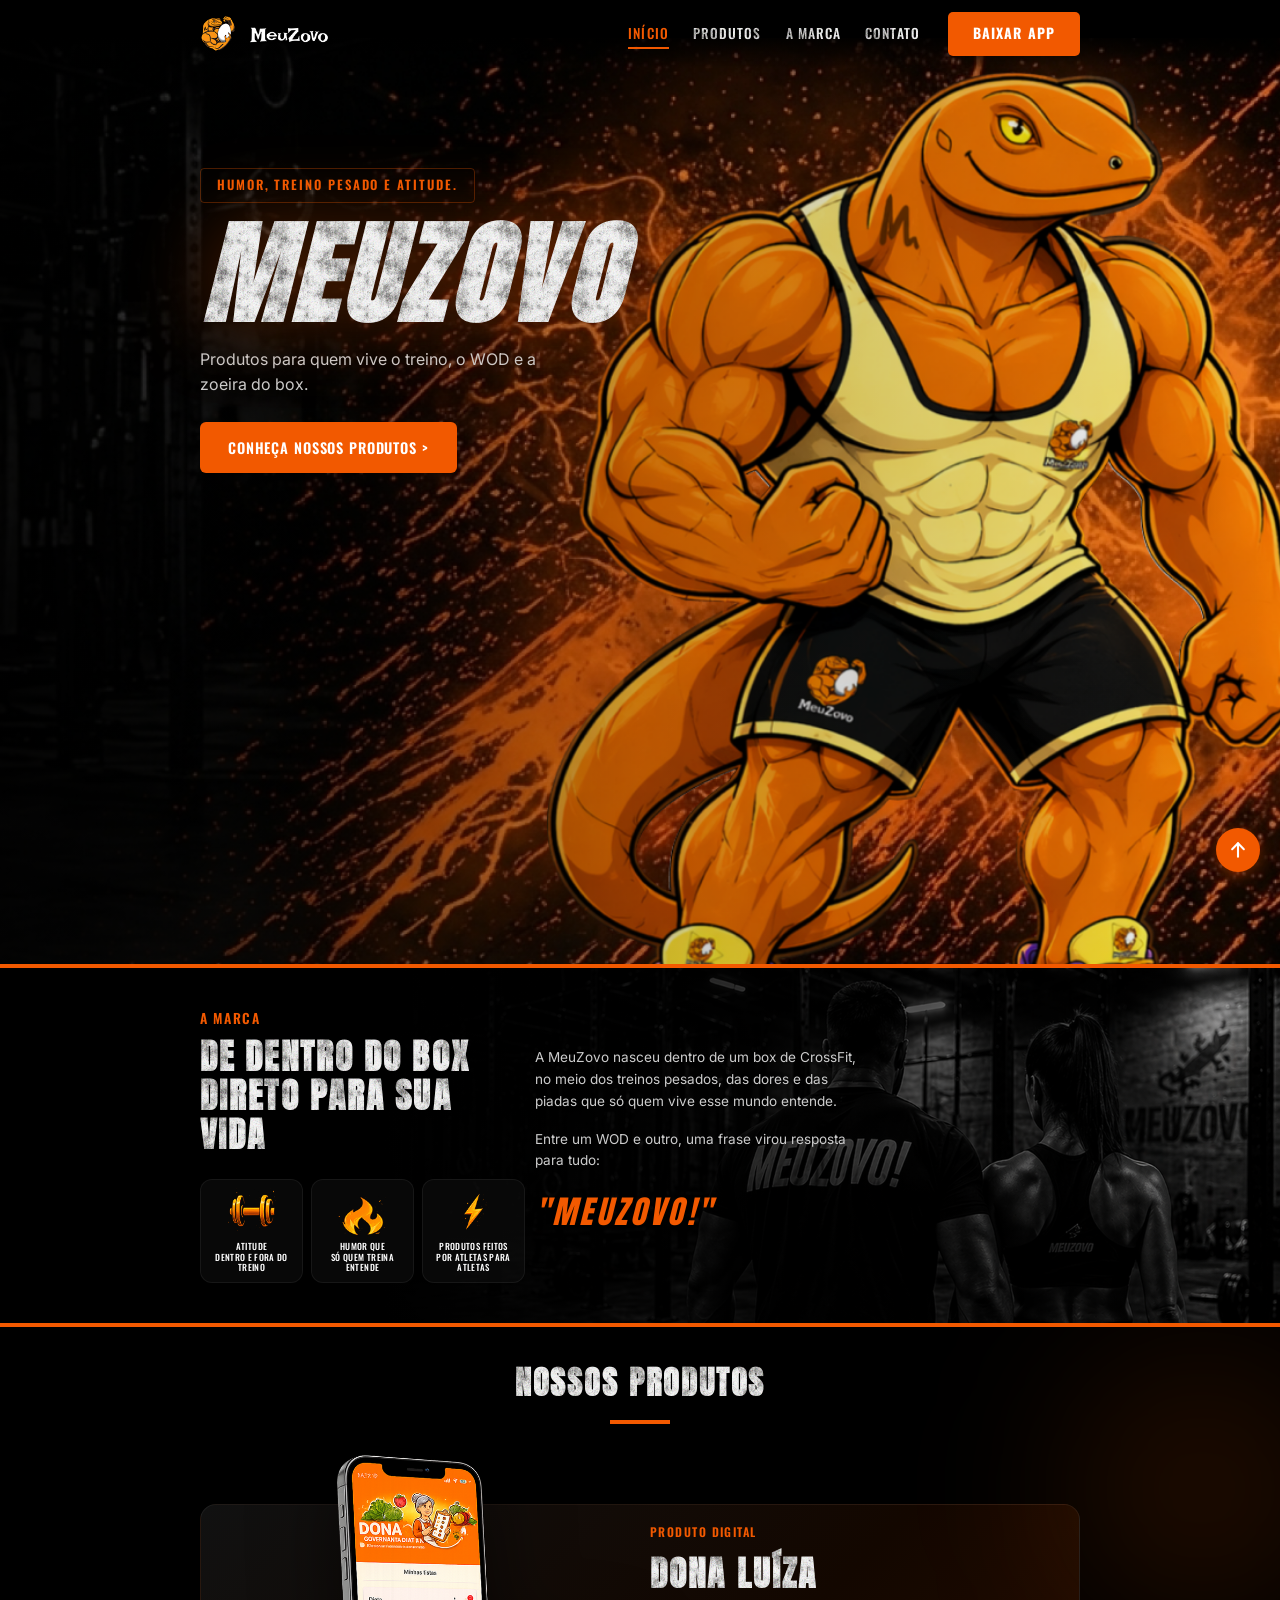
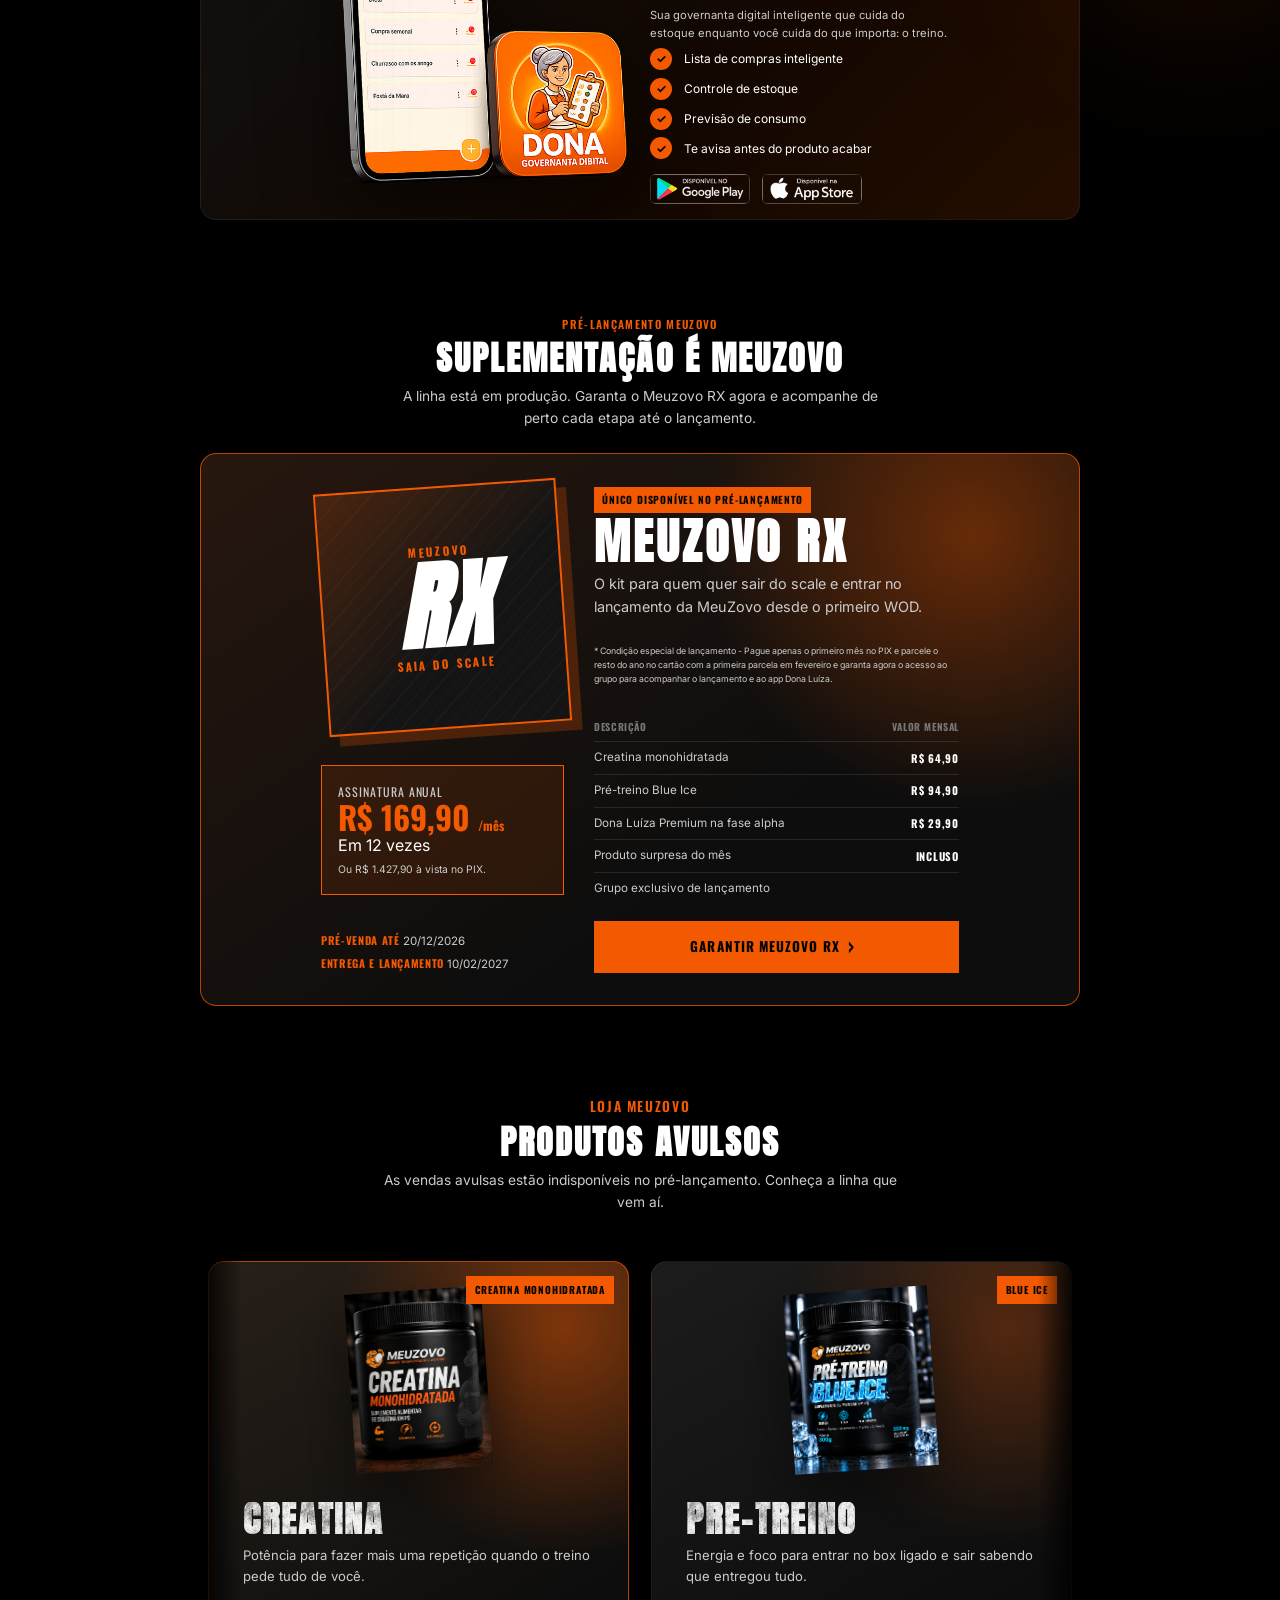
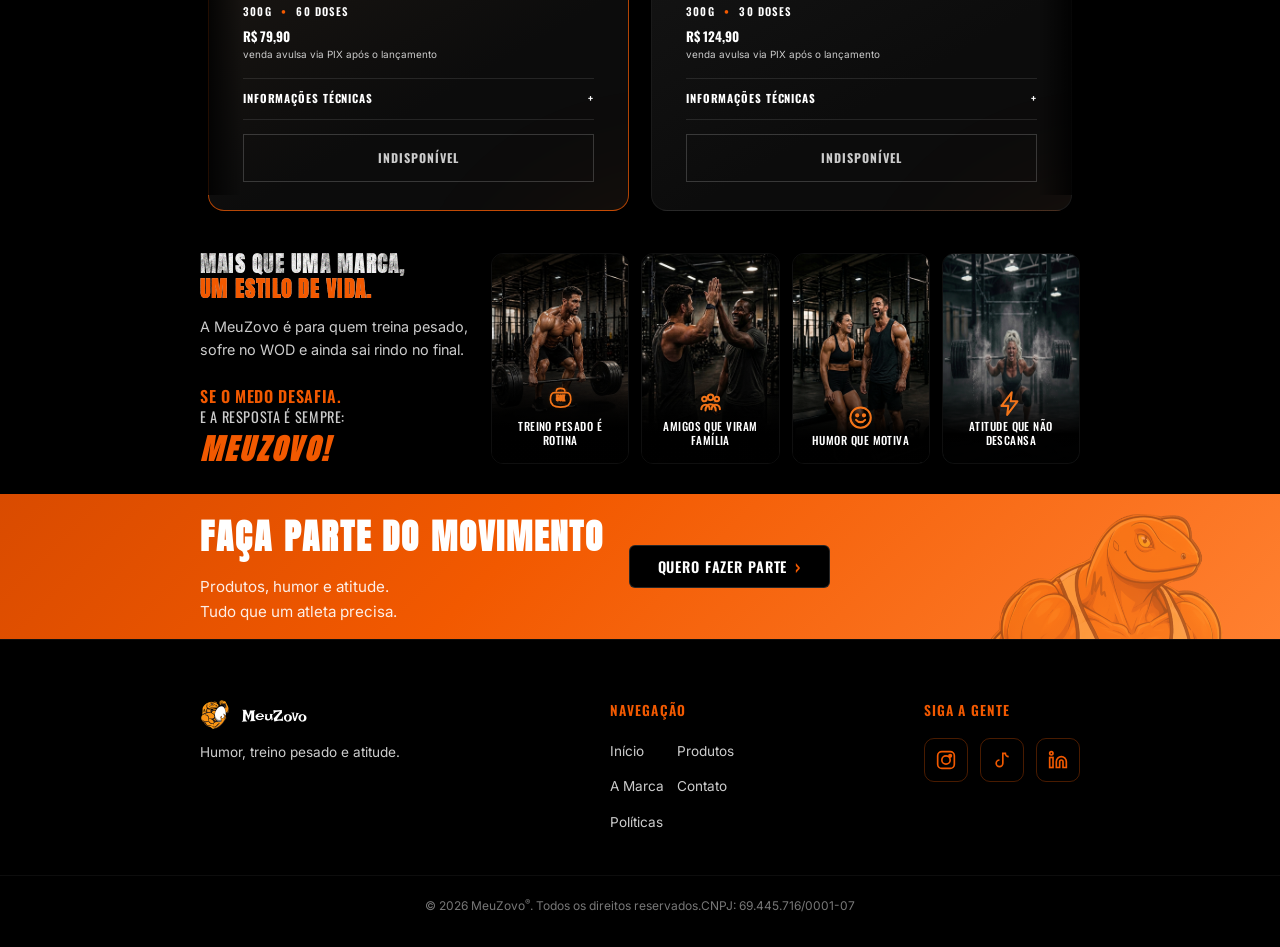
==== commit 8a162b7c: "Merge branch 'main' of https://github.com/sellerofideas/site-mobile" ====
--- a/index.html
+++ b/index.html
@@ -437,6 +437,7 @@
     <div class="footer-bottom">
       <div class="container">
         <p>&copy; 2026 MeuZovo<span class="reg">&reg;</span>. Todos os direitos reservados.</p>
+        <p>CNPJ: 69.445.716/0001-07</p>
       </div>
     </div>
   </footer>
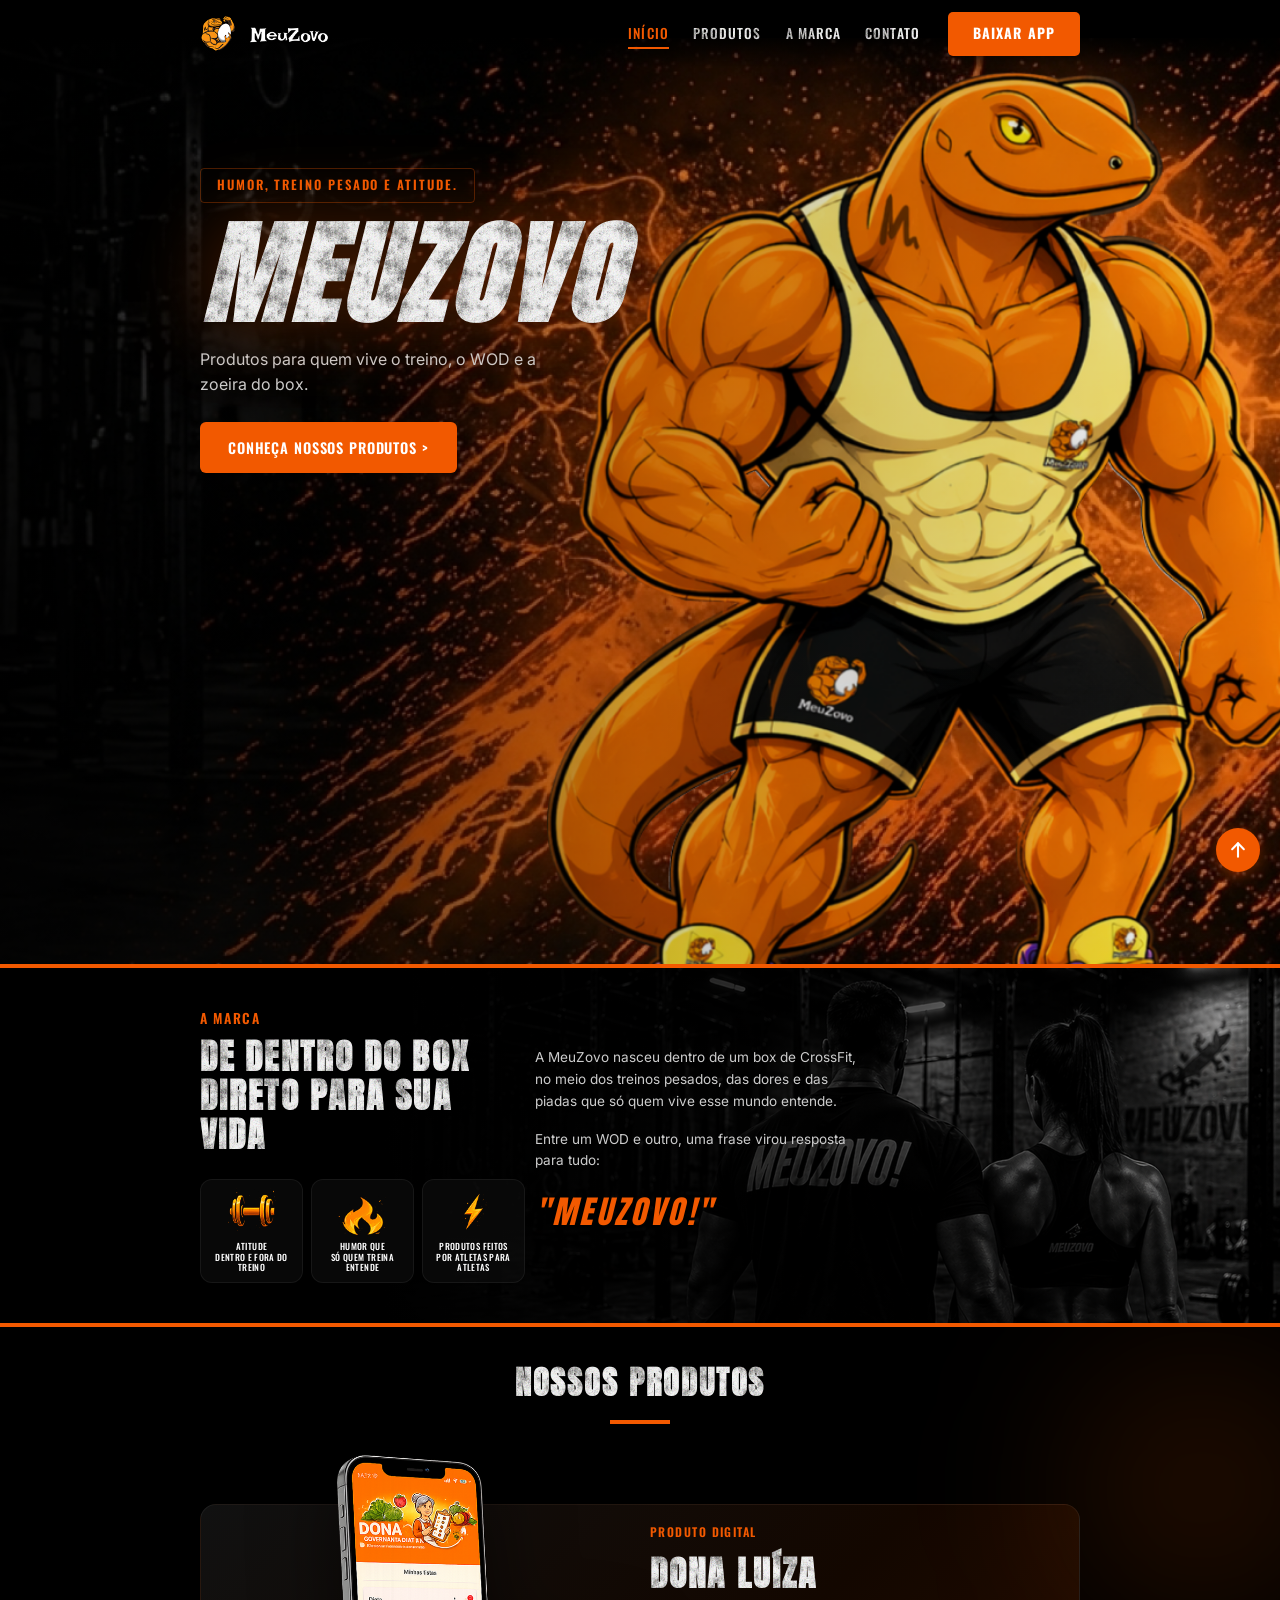
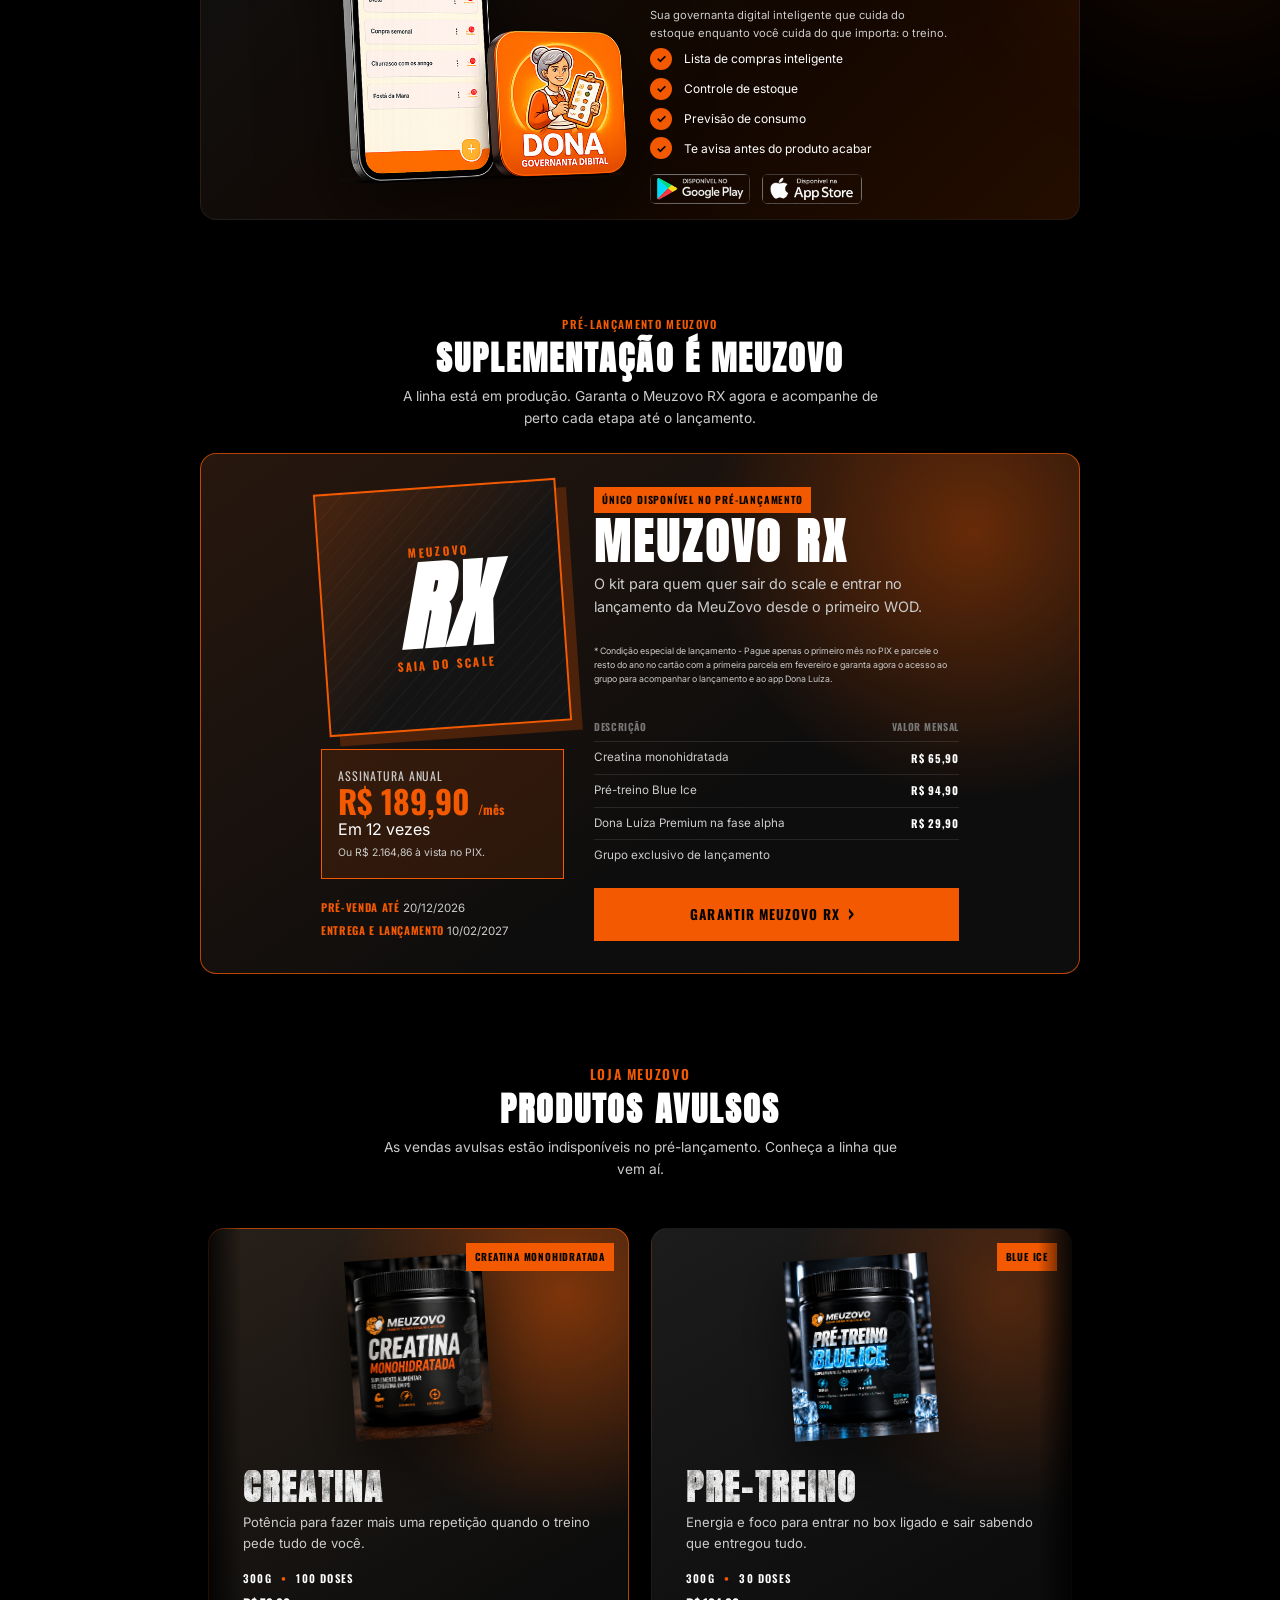
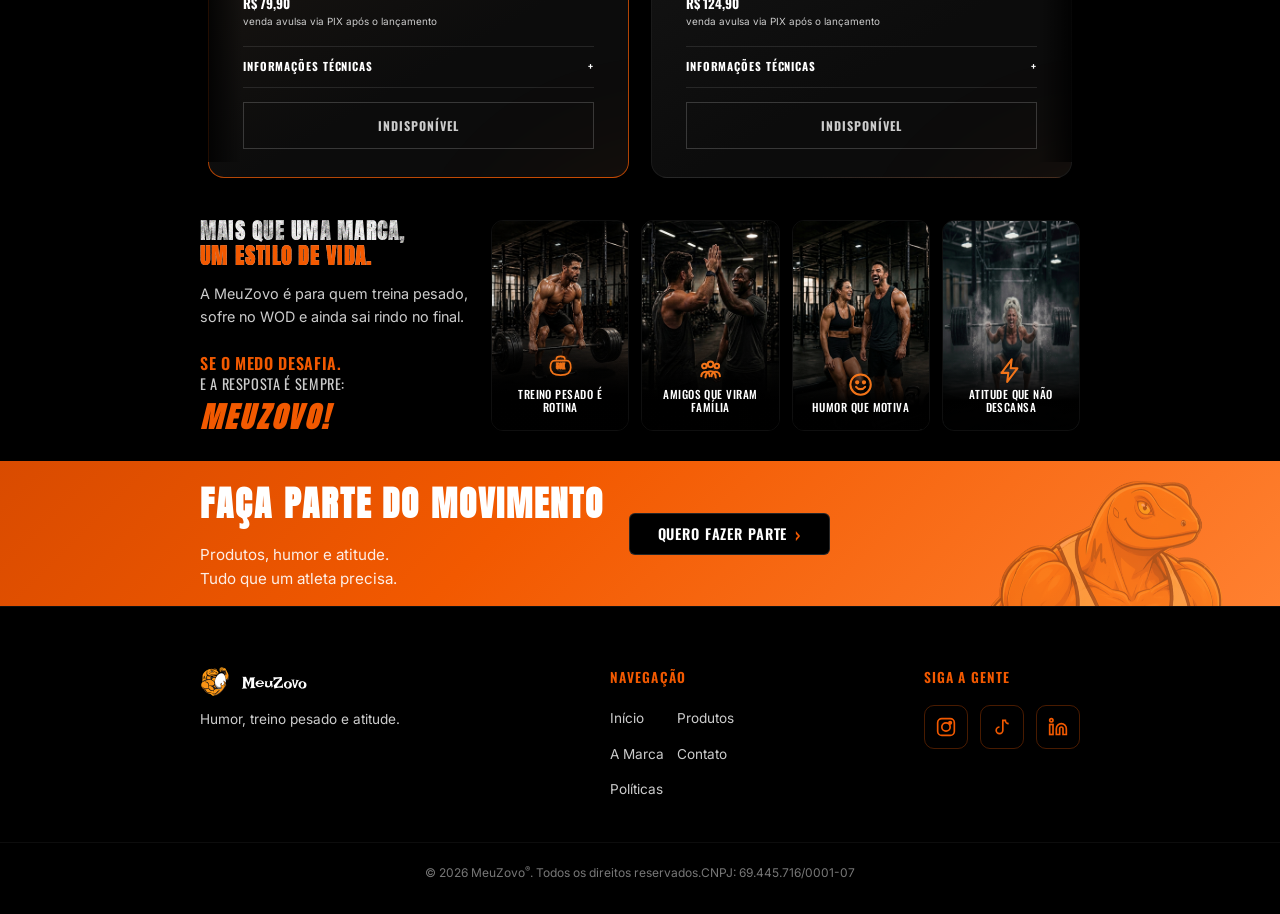
==== commit 75486666: "Landing page e ajustes dos produtos" ====
--- a/index.html
+++ b/index.html
@@ -162,9 +162,9 @@
             </div>
             <div class="kit-rx-purchase">
               <span>ASSINATURA ANUAL</span>
-              <strong>R$ 169,90 <small>/mês</small></strong>
+              <strong>R$ 189,90 <small>/mês</small></strong>
               <p>Em 12 vezes</p>
-              <p class="kit-rx-pix">Ou R$ 1.427,90 à vista no PIX.</p>
+              <p class="kit-rx-pix">Ou R$ 2.164,86 à vista no PIX.</p>
             </div>
             <div class="kit-rx-dates">
               <p><strong>PRÉ-VENDA ATÉ</strong> 20/12/2026</p>
@@ -186,10 +186,10 @@
                 <tr><th>DESCRIÇÃO</th><th>VALOR MENSAL</th></tr>
               </thead>
               <tbody>
-                <tr><td>Creatina monohidratada</td><td>R$ 64,90</td></tr>
+                <tr><td>Creatina monohidratada</td><td>R$ 65,90</td></tr>
                 <tr><td>Pré-treino Blue Ice</td><td>R$ 94,90</td></tr>
                 <tr><td>Dona Luíza Premium na fase alpha</td><td>R$ 29,90</td></tr>
-                <tr><td>Produto surpresa do mês</td><td>INCLUSO</td></tr>
+                <!-- <tr><td>Produto surpresa do mês</td><td>INCLUSO</td></tr> -->
                 <tr><td>Grupo exclusivo de lançamento</td><td></td></tr>
               </tbody>
             </table>
@@ -214,20 +214,32 @@
                 <div class="product-copy">
                   <h3>CREATINA</h3>
                   <p>Potência para fazer mais uma repetição quando o treino pede tudo de você.</p>
-                  <div class="product-meta">300G <span>•</span> 60 DOSES</div>
+                  <div class="product-meta">300G <span>•</span> 100 DOSES</div>
                   <p class="product-price">R$ 79,90 <small>venda avulsa via PIX após o lançamento</small></p>
                   <details class="product-details">
                     <summary>INFORMAÇÕES TÉCNICAS <span>+</span></summary>
-                    <!-- Informações nutricionais provisórias: validar com o fabricante antes da venda. -->
                     <table>
-                      <caption>Tabela nutricional por porção de 5g</caption>
+                      <caption>Informação nutricional por porção</caption>
+                      <thead>
+                        <tr><th>Composição</th><th>Quantidade</th></tr>
+                      </thead>
                       <tbody>
-                        <tr><th>Creatina monohidratada</th><td>3.000 mg</td></tr>
-                        <tr><th>Ingredientes</th><td>Creatina monohidratada</td></tr>
-                        <tr><th>Não contém</th><td>Glúten</td></tr>
+                        <tr><th>Creatina</th><td>3.000 mg</td></tr>
+                      </tbody>
+                    </table>
+                    <table>
+                      <caption>Informações do produto</caption>
+                      <thead>
+                        <tr><th>Informação</th><th>Definição</th></tr>
+                      </thead>
+                      <tbody>
+                        <tr><th>Porção</th><td>3 g (1 medidor graduado)</td></tr>
+                        <tr><th>Porções por embalagem</th><td>100</td></tr>
+                        <tr><th>Conteúdo da embalagem</th><td>300 g</td></tr>
                       </tbody>
                     </table>
                     <p>Uso sugerido: 3g ao dia ou conforme orientação profissional.</p>
+                    <p>Custo por dose (1 medidor): R$ 0,80.</p>
                   </details>
                   <span class="product-unavailable">INDISPONÍVEL</span>
                 </div>
@@ -245,16 +257,31 @@
                   <p class="product-price">R$ 124,90 <small>venda avulsa via PIX após o lançamento</small></p>
                   <details class="product-details">
                     <summary>INFORMAÇÕES TÉCNICAS <span>+</span></summary>
-                    <!-- Informações nutricionais provisórias: validar com o fabricante antes da venda. -->
                     <table>
-                      <caption>Tabela nutricional por porção de 10g</caption>
+                      <caption>Informação nutricional por porção</caption>
+                      <thead>
+                        <tr><th>Componente</th><th>Quantidade por porção</th><th>%VD*</th></tr>
+                      </thead>
                       <tbody>
-                        <tr><th>Cafeína</th><td>200 mg</td></tr>
-                        <tr><th>Beta-alanina</th><td>2.000 mg</td></tr>
-                        <tr><th>Não contém</th><td>Glúten</td></tr>
+                        <tr><th>Valor energético</th><td>18 kcal</td><td>1%</td></tr>
+                        <tr><th>Carboidratos</th><td>4,4 g</td><td>1%</td></tr>
+                        <tr><th>Açúcares totais</th><td>1,9 g</td><td>—</td></tr>
+                        <tr><th>Açúcares adicionados</th><td>1,9 g</td><td>6%</td></tr>
+                        <tr><th>Proteínas</th><td>0 g</td><td>0%</td></tr>
+                        <tr><th>Gorduras totais</th><td>0 g</td><td>0%</td></tr>
+                        <tr><th>Gorduras saturadas</th><td>0 g</td><td>0%</td></tr>
+                        <tr><th>Gorduras trans</th><td>0 g</td><td>0%</td></tr>
+                        <tr><th>Fibras alimentares</th><td>0 g</td><td>0%</td></tr>
+                        <tr><th>Sódio</th><td>5,5 mg</td><td>0%</td></tr>
+                        <tr><th>Arginina</th><td>1.000 mg</td><td>—</td></tr>
+                        <tr><th>Beta-alanina</th><td>2 g</td><td>—</td></tr>
+                        <tr><th>Cafeína</th><td>200 mg</td><td>—</td></tr>
+                        <tr><th>L-tirosina</th><td>265 mg</td><td>—</td></tr>
+                        <tr><th>Taurina</th><td>1.000 mg</td><td>—</td></tr>
                       </tbody>
                     </table>
                     <p>Uso sugerido: consumir uma porção antes do treino. Não recomendado para menores de 18 anos.</p>
+                    <p>Custo por dose (1 medidor): R$ 4,16.</p>
                   </details>
                   <span class="product-unavailable">INDISPONÍVEL</span>
                 </div>
--- a/style.css
+++ b/style.css
@@ -2125,6 +2125,28 @@
   transform: rotate(45deg);
 }
 
+.product-details[open] {
+  position: absolute;
+  z-index: 100;
+  top: var(--details-top);
+  left: var(--details-left);
+  width: var(--details-width);
+  max-height: var(--details-max-height);
+  overflow-y: auto;
+  padding: 0 18px 14px;
+  border: 1px solid rgba(242, 89, 0, 0.7);
+  border-radius: 0 0 8px 8px;
+  background: #121212;
+  box-shadow: 0 18px 48px rgba(0, 0, 0, 0.72);
+}
+
+.product-details[open] summary {
+  position: sticky;
+  top: 0;
+  z-index: 1;
+  background: #121212;
+}
+
 .product-details table {
   width: 100%;
   margin-bottom: 10px;
@@ -2152,6 +2174,11 @@
 
 .product-details td {
   color: var(--white);
+  text-align: right;
+}
+
+.product-details th:not(:first-child),
+.product-details td:not(:first-child) {
   text-align: right;
 }
 
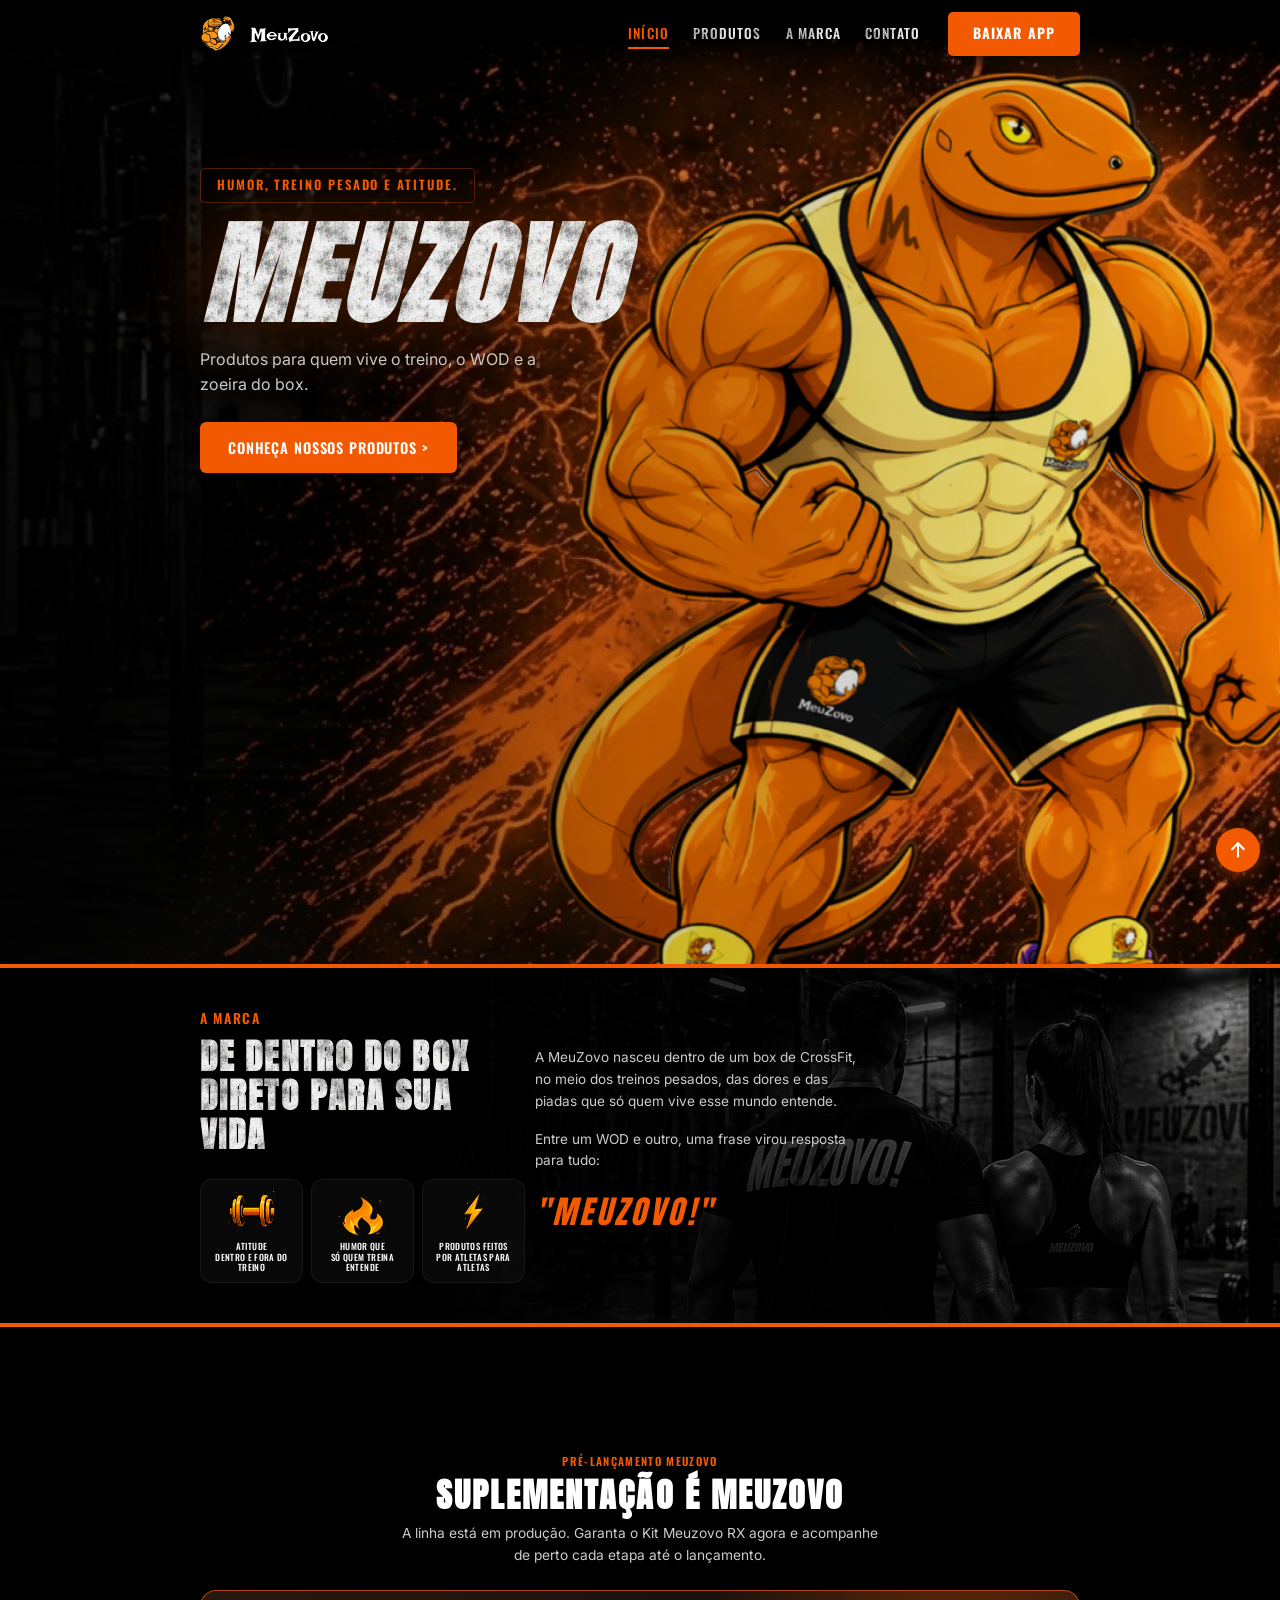
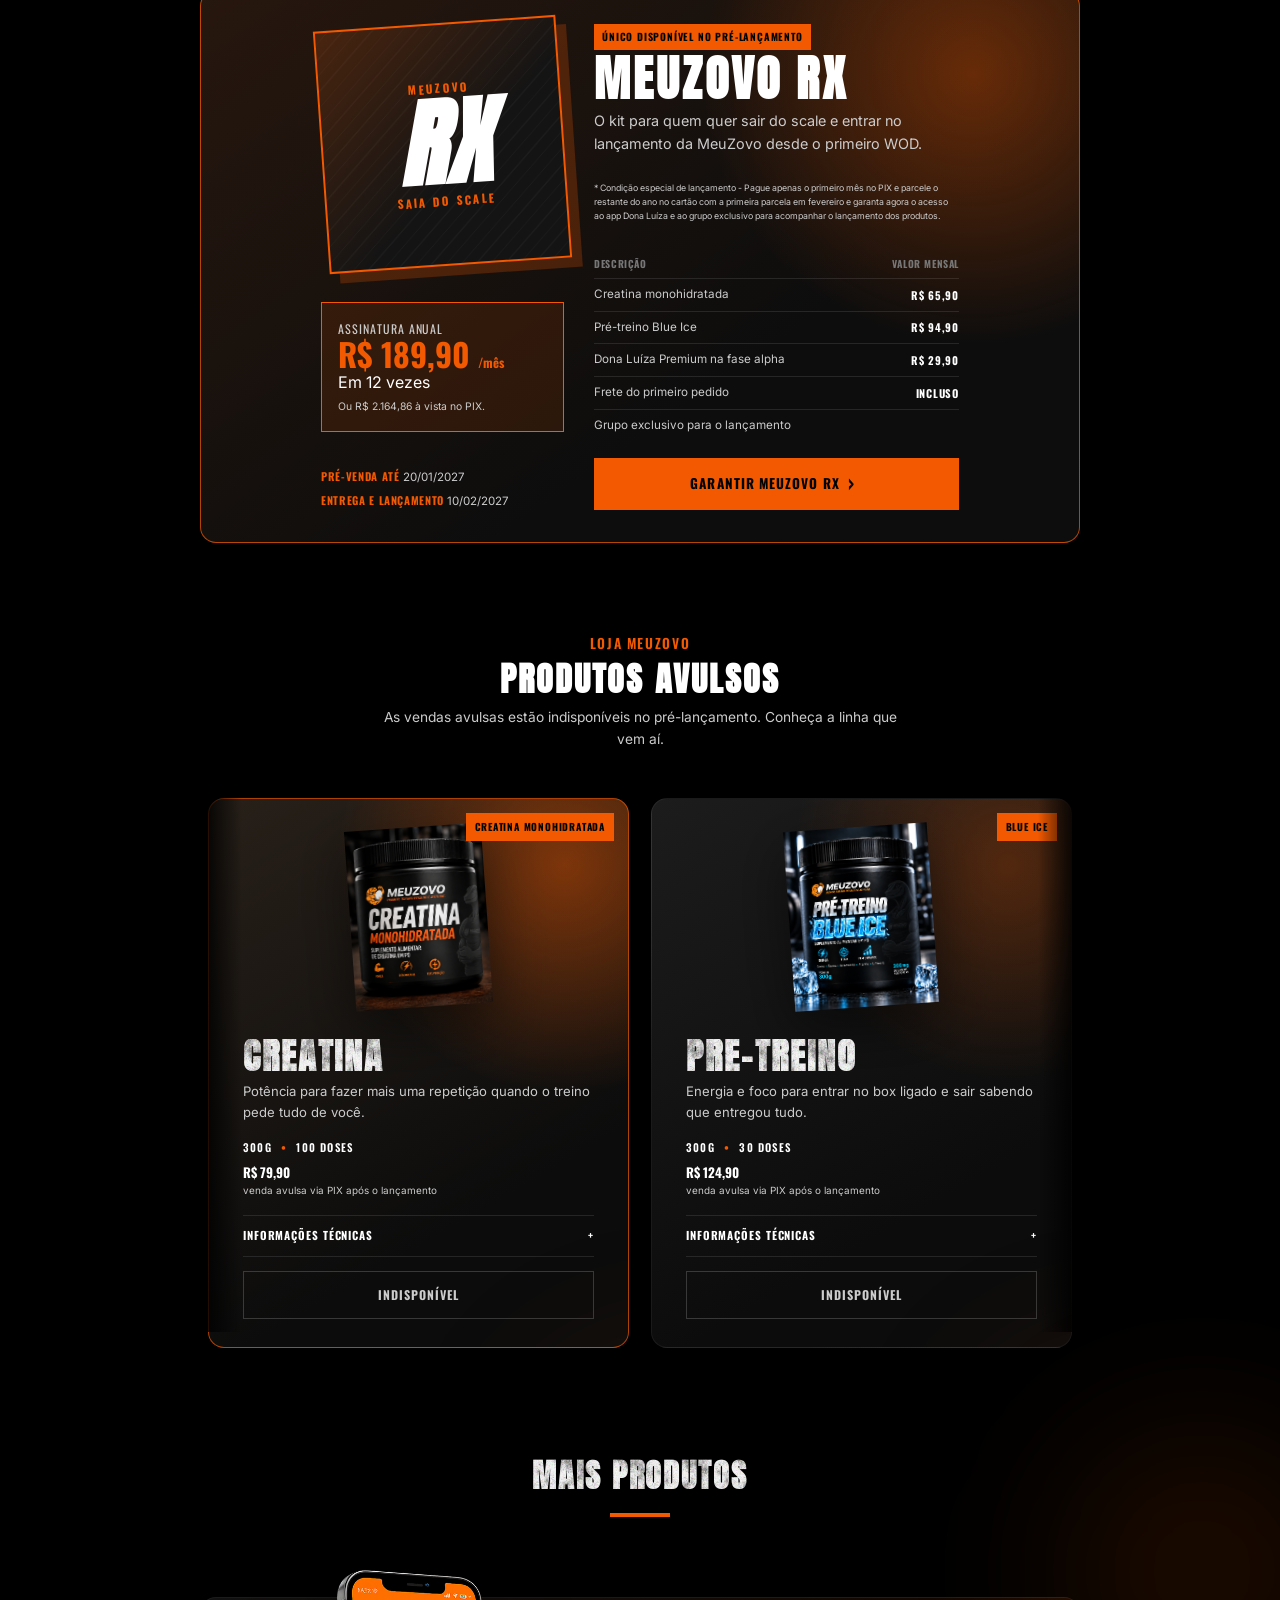
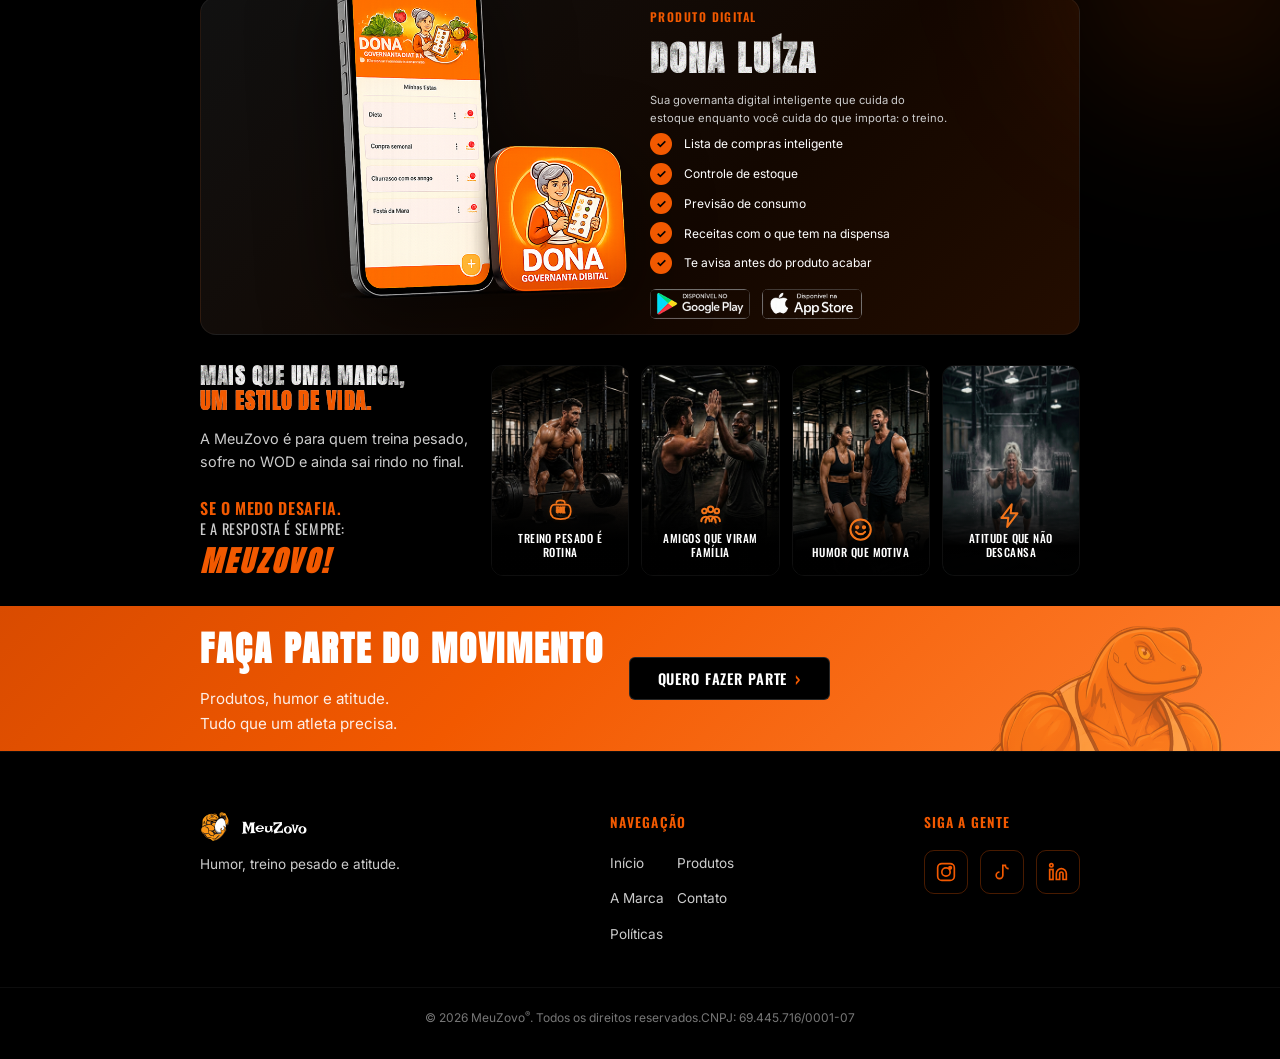
==== commit 3d00c988: "Atualização de layouts e ajustes" ====
--- a/index.html
+++ b/index.html
@@ -109,46 +109,12 @@
 
     <section id="our-products" class="our-products">
       <div class="container">
-        <h2 class="reveal">NOSSOS PRODUTOS</h2>
-        <div class="digital-product reveal reveal-delay-1">
-          <div class="app-mockup">
-            <picture>
-              <source media="(min-width: 1024px)" srcset="image/mokup-large.png">
-              <source media="(min-width: 768px)" srcset="image/mokup-med.png">
-              <img src="image/mokup-small.png" alt="Mockup do App Dona Luiza">
-            </picture>
-          </div>
-          <div class="product-info">
-            <span class="info-label">PRODUTO DIGITAL</span>
-            <h3>DONA LUÍZA</h3>
-            <p>Sua governanta digital inteligente que cuida do estoque enquanto você cuida do que importa: o treino.</p>
-            <ul class="check-list">
-              <li><span class="check-icon">✓</span> Lista de compras inteligente</li>
-              <li><span class="check-icon">✓</span> Controle de estoque</li>
-              <li><span class="check-icon">✓</span> Previsão de consumo</li>
-              <li><span class="check-icon">✓</span> Te avisa antes do produto acabar</li>
-            </ul>
-            <div class="app-buttons">
-              <a href="https://play.google.com/store/apps/details?id=com.meuzovo.donaluiza" aria-label="Google Play">
-                <picture>
-                  <source media="(min-width: 768px)" srcset="image/Google-med.png">
-                  <img src="image/Google-small.png" alt="Google Play">
-                </picture>
-              </a>
-              <a href="#" aria-label="App Store">
-                <picture>
-                  <source media="(min-width: 768px)" srcset="image/Apple-med.png">
-                  <img src="image/Apple-small.png" alt="App Store">
-                </picture>
-              </a>
-            </div>
-          </div>
-        </div>
 
         <div class="supplements-heading reveal">
           <span class="section-title-small">PRÉ-LANÇAMENTO MEUZOVO</span>
           <h3>SUPLEMENTAÇÃO É MEUZOVO</h3>
-          <p>A linha está em produção. Garanta o Meuzovo RX agora e acompanhe de perto cada etapa até o lançamento.</p>
+          <p>A linha está em produção. Garanta o Kit Meuzovo RX agora e acompanhe de perto cada etapa até o lançamento.
+          </p>
         </div>
 
         <article class="kit-rx reveal reveal-delay-1">
@@ -167,7 +133,7 @@
               <p class="kit-rx-pix">Ou R$ 2.164,86 à vista no PIX.</p>
             </div>
             <div class="kit-rx-dates">
-              <p><strong>PRÉ-VENDA ATÉ</strong> 20/12/2026</p>
+              <p><strong>PRÉ-VENDA ATÉ</strong> 20/01/2027</p>
               <p><strong>ENTREGA E LANÇAMENTO</strong> 10/02/2027</p>
             </div>
           </div>
@@ -178,22 +144,45 @@
                 <h3>MEUZOVO RX</h3>
                 <p>O kit para quem quer sair do scale e entrar no lançamento da MeuZovo desde o primeiro WOD.</p>
                 <br>
-                <p class="kit-rx-launch-condition">* Condição especial de lançamento - Pague apenas o primeiro mês no PIX e parcele o resto do ano no cartão com a primeira parcela em fevereiro e garanta agora o acesso ao grupo para acompanhar o lançamento e ao app Dona Luíza.</p>
+                <p class="kit-rx-launch-condition">* Condição especial de lançamento - Pague apenas o primeiro mês no
+                  PIX e parcele o restante do ano no cartão com a primeira parcela em fevereiro e garanta agora o acesso
+                  ao app Dona Luíza e ao
+                  grupo exclusivo para acompanhar o lançamento dos produtos.</p>
               </div>
             </div>
             <table class="kit-includes">
               <thead>
-                <tr><th>DESCRIÇÃO</th><th>VALOR MENSAL</th></tr>
+                <tr>
+                  <th>DESCRIÇÃO</th>
+                  <th>VALOR MENSAL</th>
+                </tr>
               </thead>
               <tbody>
-                <tr><td>Creatina monohidratada</td><td>R$ 65,90</td></tr>
-                <tr><td>Pré-treino Blue Ice</td><td>R$ 94,90</td></tr>
-                <tr><td>Dona Luíza Premium na fase alpha</td><td>R$ 29,90</td></tr>
+                <tr>
+                  <td>Creatina monohidratada</td>
+                  <td>R$ 65,90</td>
+                </tr>
+                <tr>
+                  <td>Pré-treino Blue Ice</td>
+                  <td>R$ 94,90</td>
+                </tr>
+                <tr>
+                  <td>Dona Luíza Premium na fase alpha</td>
+                  <td>R$ 29,90</td>
+                </tr>
+                <tr>
+                  <td>Frete do primeiro pedido</td>
+                  <td>INCLUSO</td>
+                </tr>
                 <!-- <tr><td>Produto surpresa do mês</td><td>INCLUSO</td></tr> -->
-                <tr><td>Grupo exclusivo de lançamento</td><td></td></tr>
+                <tr>
+                  <td>Grupo exclusivo para o lançamento</td>
+                  <td></td>
+                </tr>
               </tbody>
             </table>
-            <a href="https://wa.me/5511989552451?text=Olá!%20Quero%20garantir%20o%20Meuzovo%20RX%20e%20receber%20o%20acesso%20ao%20grupo%20exclusivo%20e%20ao%20APP." class="kit-rx-cta" target="_blank" rel="noopener">GARANTIR MEUZOVO RX <span>›</span></a>
+            <a href="https://wa.me/5511989552451?text=Olá!%20Quero%20garantir%20o%20Meuzovo%20RX%20e%20receber%20o%20acesso%20ao%20grupo%20exclusivo%20e%20ao%20APP."
+              class="kit-rx-cta" target="_blank" rel="noopener">GARANTIR MEUZOVO RX <span>›</span></a>
           </div>
         </article>
 
@@ -221,21 +210,31 @@
                     <table>
                       <caption>Informação nutricional por porção</caption>
                       <thead>
-                        <tr><th>Composição</th><th>Quantidade</th></tr>
+                        <tr>
+                          <th>Composição</th>
+                          <th>Quantidade</th>
+                        </tr>
                       </thead>
                       <tbody>
-                        <tr><th>Creatina</th><td>3.000 mg</td></tr>
+                        <tr>
+                          <th>Creatina</th>
+                          <td>3.000 mg</td>
+                        </tr>
                       </tbody>
                     </table>
                     <table>
                       <caption>Informações do produto</caption>
                       <thead>
-                        <tr><th>Informação</th><th>Definição</th></tr>
+                        <tr>
+                          <th>Informação</th>
+                          <th>Definição</th>
+                        </tr>
                       </thead>
                       <tbody>
-                        <tr><th>Porção</th><td>3 g (1 medidor graduado)</td></tr>
-                        <tr><th>Porções por embalagem</th><td>100</td></tr>
-                        <tr><th>Conteúdo da embalagem</th><td>300 g</td></tr>
+                        <tr>
+                          <th>Porção</th>
+                          <td>3 g (1 medidor graduado)</td>
+                        </tr>
                       </tbody>
                     </table>
                     <p>Uso sugerido: 3g ao dia ou conforme orientação profissional.</p>
@@ -260,24 +259,88 @@
                     <table>
                       <caption>Informação nutricional por porção</caption>
                       <thead>
-                        <tr><th>Componente</th><th>Quantidade por porção</th><th>%VD*</th></tr>
+                        <tr>
+                          <th>Componente</th>
+                          <th>Quantidade por porção</th>
+                          <th>%VD*</th>
+                        </tr>
                       </thead>
                       <tbody>
-                        <tr><th>Valor energético</th><td>18 kcal</td><td>1%</td></tr>
-                        <tr><th>Carboidratos</th><td>4,4 g</td><td>1%</td></tr>
-                        <tr><th>Açúcares totais</th><td>1,9 g</td><td>—</td></tr>
-                        <tr><th>Açúcares adicionados</th><td>1,9 g</td><td>6%</td></tr>
-                        <tr><th>Proteínas</th><td>0 g</td><td>0%</td></tr>
-                        <tr><th>Gorduras totais</th><td>0 g</td><td>0%</td></tr>
-                        <tr><th>Gorduras saturadas</th><td>0 g</td><td>0%</td></tr>
-                        <tr><th>Gorduras trans</th><td>0 g</td><td>0%</td></tr>
-                        <tr><th>Fibras alimentares</th><td>0 g</td><td>0%</td></tr>
-                        <tr><th>Sódio</th><td>5,5 mg</td><td>0%</td></tr>
-                        <tr><th>Arginina</th><td>1.000 mg</td><td>—</td></tr>
-                        <tr><th>Beta-alanina</th><td>2 g</td><td>—</td></tr>
-                        <tr><th>Cafeína</th><td>200 mg</td><td>—</td></tr>
-                        <tr><th>L-tirosina</th><td>265 mg</td><td>—</td></tr>
-                        <tr><th>Taurina</th><td>1.000 mg</td><td>—</td></tr>
+                        <tr>
+                          <th>Valor energético</th>
+                          <td>18 kcal</td>
+                          <td>1%</td>
+                        </tr>
+                        <tr>
+                          <th>Carboidratos</th>
+                          <td>4,4 g</td>
+                          <td>1%</td>
+                        </tr>
+                        <tr>
+                          <th>Açúcares totais</th>
+                          <td>1,9 g</td>
+                          <td>—</td>
+                        </tr>
+                        <tr>
+                          <th>Açúcares adicionados</th>
+                          <td>1,9 g</td>
+                          <td>6%</td>
+                        </tr>
+                        <tr>
+                          <th>Proteínas</th>
+                          <td>0 g</td>
+                          <td>0%</td>
+                        </tr>
+                        <tr>
+                          <th>Gorduras totais</th>
+                          <td>0 g</td>
+                          <td>0%</td>
+                        </tr>
+                        <tr>
+                          <th>Gorduras saturadas</th>
+                          <td>0 g</td>
+                          <td>0%</td>
+                        </tr>
+                        <tr>
+                          <th>Gorduras trans</th>
+                          <td>0 g</td>
+                          <td>0%</td>
+                        </tr>
+                        <tr>
+                          <th>Fibras alimentares</th>
+                          <td>0 g</td>
+                          <td>0%</td>
+                        </tr>
+                        <tr>
+                          <th>Sódio</th>
+                          <td>5,5 mg</td>
+                          <td>0%</td>
+                        </tr>
+                        <tr>
+                          <th>Arginina</th>
+                          <td>1.000 mg</td>
+                          <td>—</td>
+                        </tr>
+                        <tr>
+                          <th>Beta-alanina</th>
+                          <td>2 g</td>
+                          <td>—</td>
+                        </tr>
+                        <tr>
+                          <th>Cafeína</th>
+                          <td>200 mg</td>
+                          <td>—</td>
+                        </tr>
+                        <tr>
+                          <th>L-tirosina</th>
+                          <td>265 mg</td>
+                          <td>—</td>
+                        </tr>
+                        <tr>
+                          <th>Taurina</th>
+                          <td>1.000 mg</td>
+                          <td>—</td>
+                        </tr>
                       </tbody>
                     </table>
                     <p>Uso sugerido: consumir uma porção antes do treino. Não recomendado para menores de 18 anos.</p>
@@ -289,9 +352,48 @@
             </div>
           </div>
           <div class="products-navigation" aria-label="Navegacao da vitrine">
-            <button type="button" class="products-nav" data-products-direction="previous" aria-label="Ver suplemento anterior">‹</button>
+            <button type="button" class="products-nav" data-products-direction="previous"
+              aria-label="Ver suplemento anterior">‹</button>
             <p class="products-scroll-hint">ARRASTE PARA CONHECER A LINHA</p>
-            <button type="button" class="products-nav" data-products-direction="next" aria-label="Ver proximo suplemento">›</button>
+            <button type="button" class="products-nav" data-products-direction="next"
+              aria-label="Ver proximo suplemento">›</button>
+          </div>
+        </div>
+
+        <h2 class=" store-heading reveal">Mais produtos</h2>
+        <div class="digital-product reveal reveal-delay-1">
+          <div class="app-mockup">
+            <picture>
+              <source media="(min-width: 1024px)" srcset="image/mokup-large.png">
+              <source media="(min-width: 768px)" srcset="image/mokup-med.png">
+              <img src="image/mokup-small.png" alt="Mockup do App Dona Luiza">
+            </picture>
+          </div>
+          <div class="product-info">
+            <span class="info-label">PRODUTO DIGITAL</span>
+            <h3>DONA LUÍZA</h3>
+            <p>Sua governanta digital inteligente que cuida do estoque enquanto você cuida do que importa: o treino.</p>
+            <ul class="check-list">
+              <li><span class="check-icon">✓</span> Lista de compras inteligente</li>
+              <li><span class="check-icon">✓</span> Controle de estoque</li>
+              <li><span class="check-icon">✓</span> Previsão de consumo</li>
+              <li><span class="check-icon">✓</span> Receitas com o que tem na dispensa</li>
+              <li><span class="check-icon">✓</span> Te avisa antes do produto acabar</li>
+            </ul>
+            <div class="app-buttons">
+              <a href="https://play.google.com/store/apps/details?id=com.meuzovo.donaluiza" aria-label="Google Play">
+                <picture>
+                  <source media="(min-width: 768px)" srcset="image/Google-med.png">
+                  <img src="image/Google-small.png" alt="Google Play">
+                </picture>
+              </a>
+              <a href="#" aria-label="App Store">
+                <picture>
+                  <source media="(min-width: 768px)" srcset="image/Apple-med.png">
+                  <img src="image/Apple-small.png" alt="App Store">
+                </picture>
+              </a>
+            </div>
           </div>
         </div>
       </div>
@@ -479,4 +581,4 @@
   <script src="script.js"></script>
 </body>
 
-</html>
+</html>
--- a/style.css
+++ b/style.css
@@ -1301,7 +1301,7 @@
     align-items: flex-end;
     justify-content: center;
     text-align: left;
-    max-height: 316px;
+    max-height: 338px;
     padding: 15px;
     gap: 0;
   }
